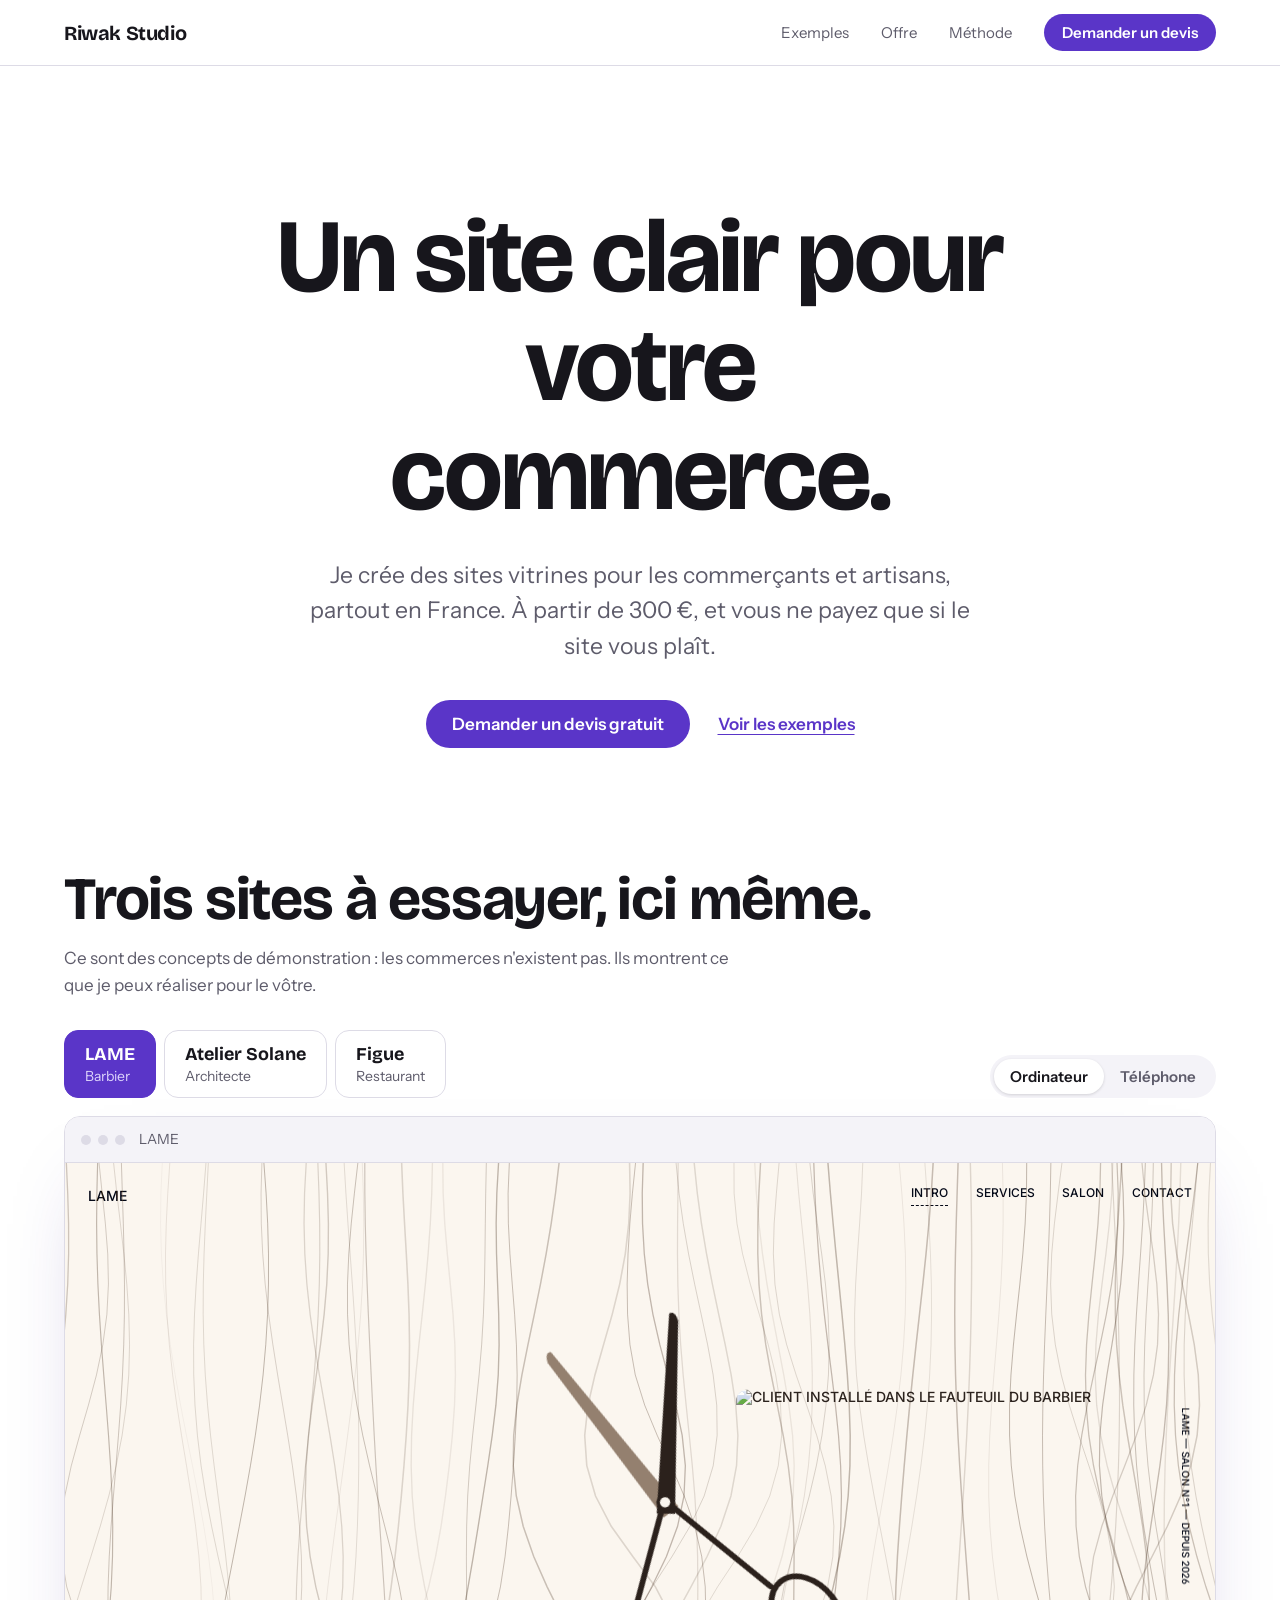
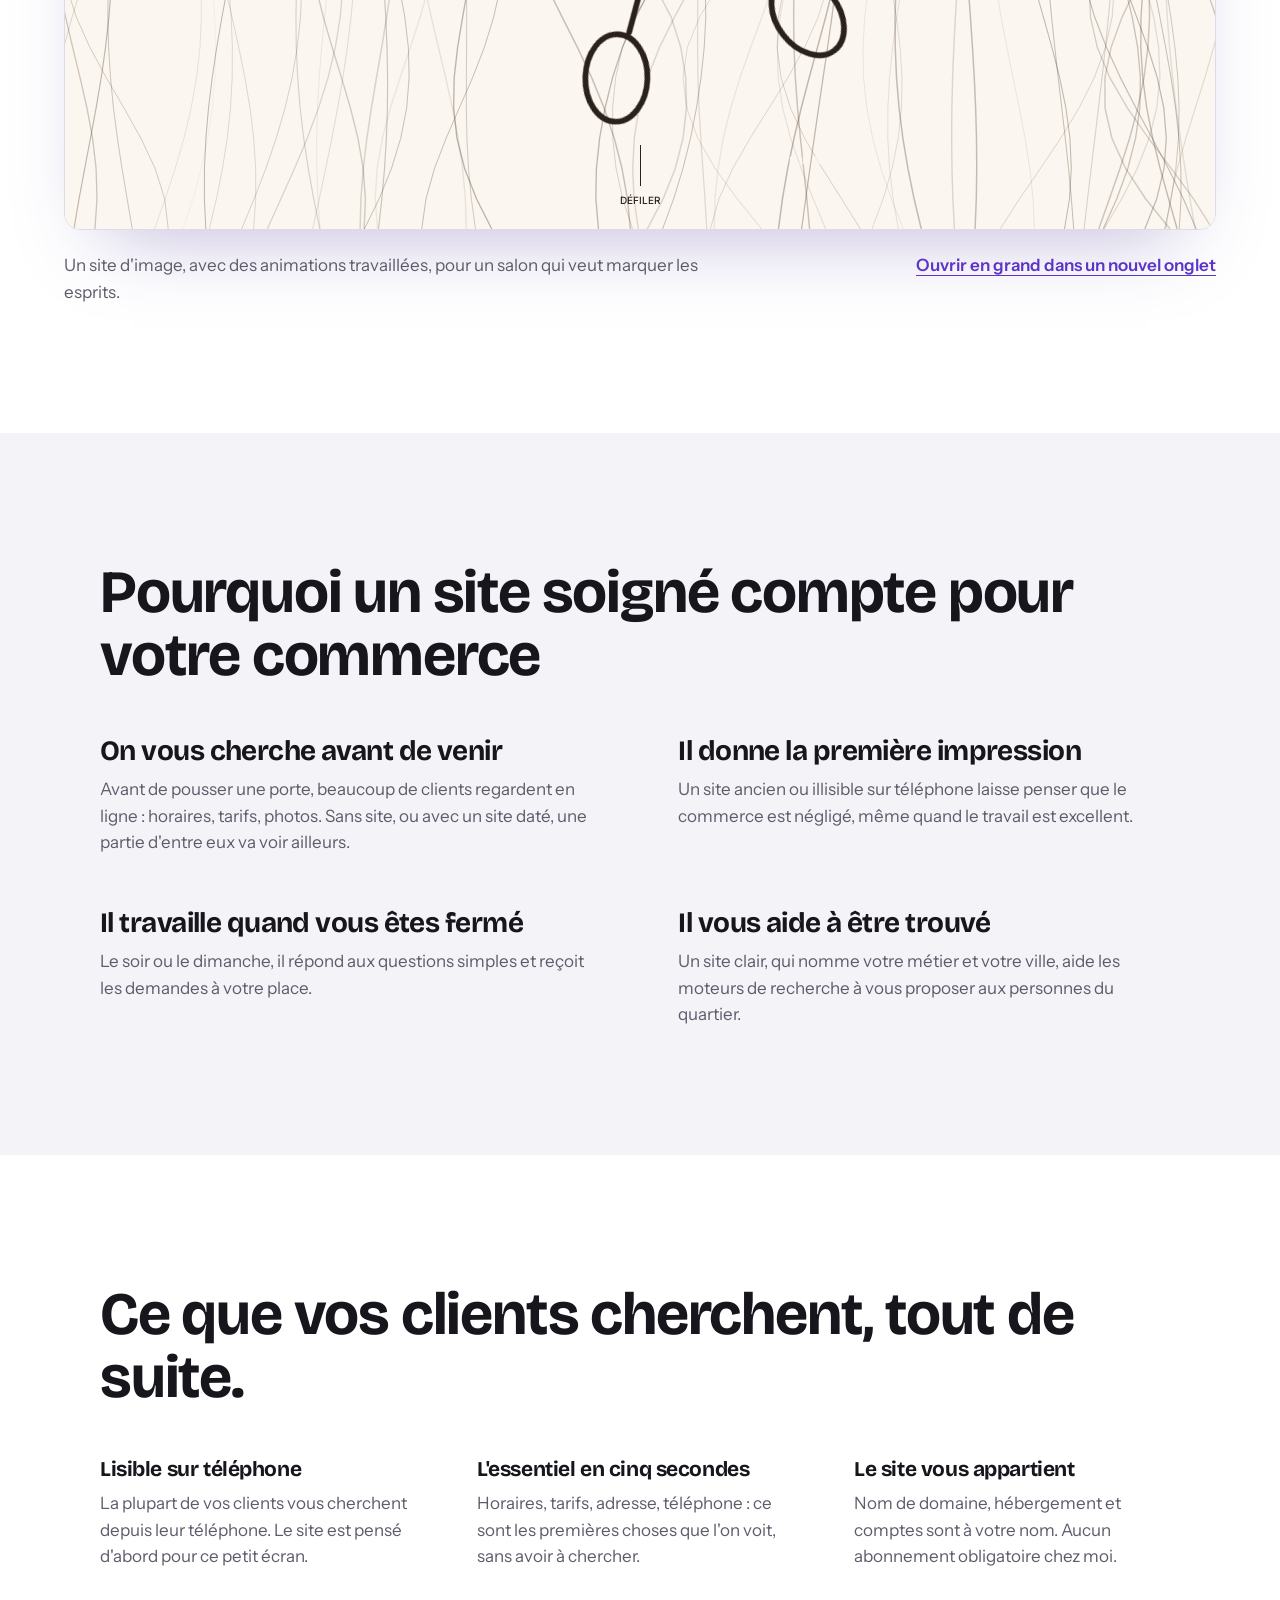
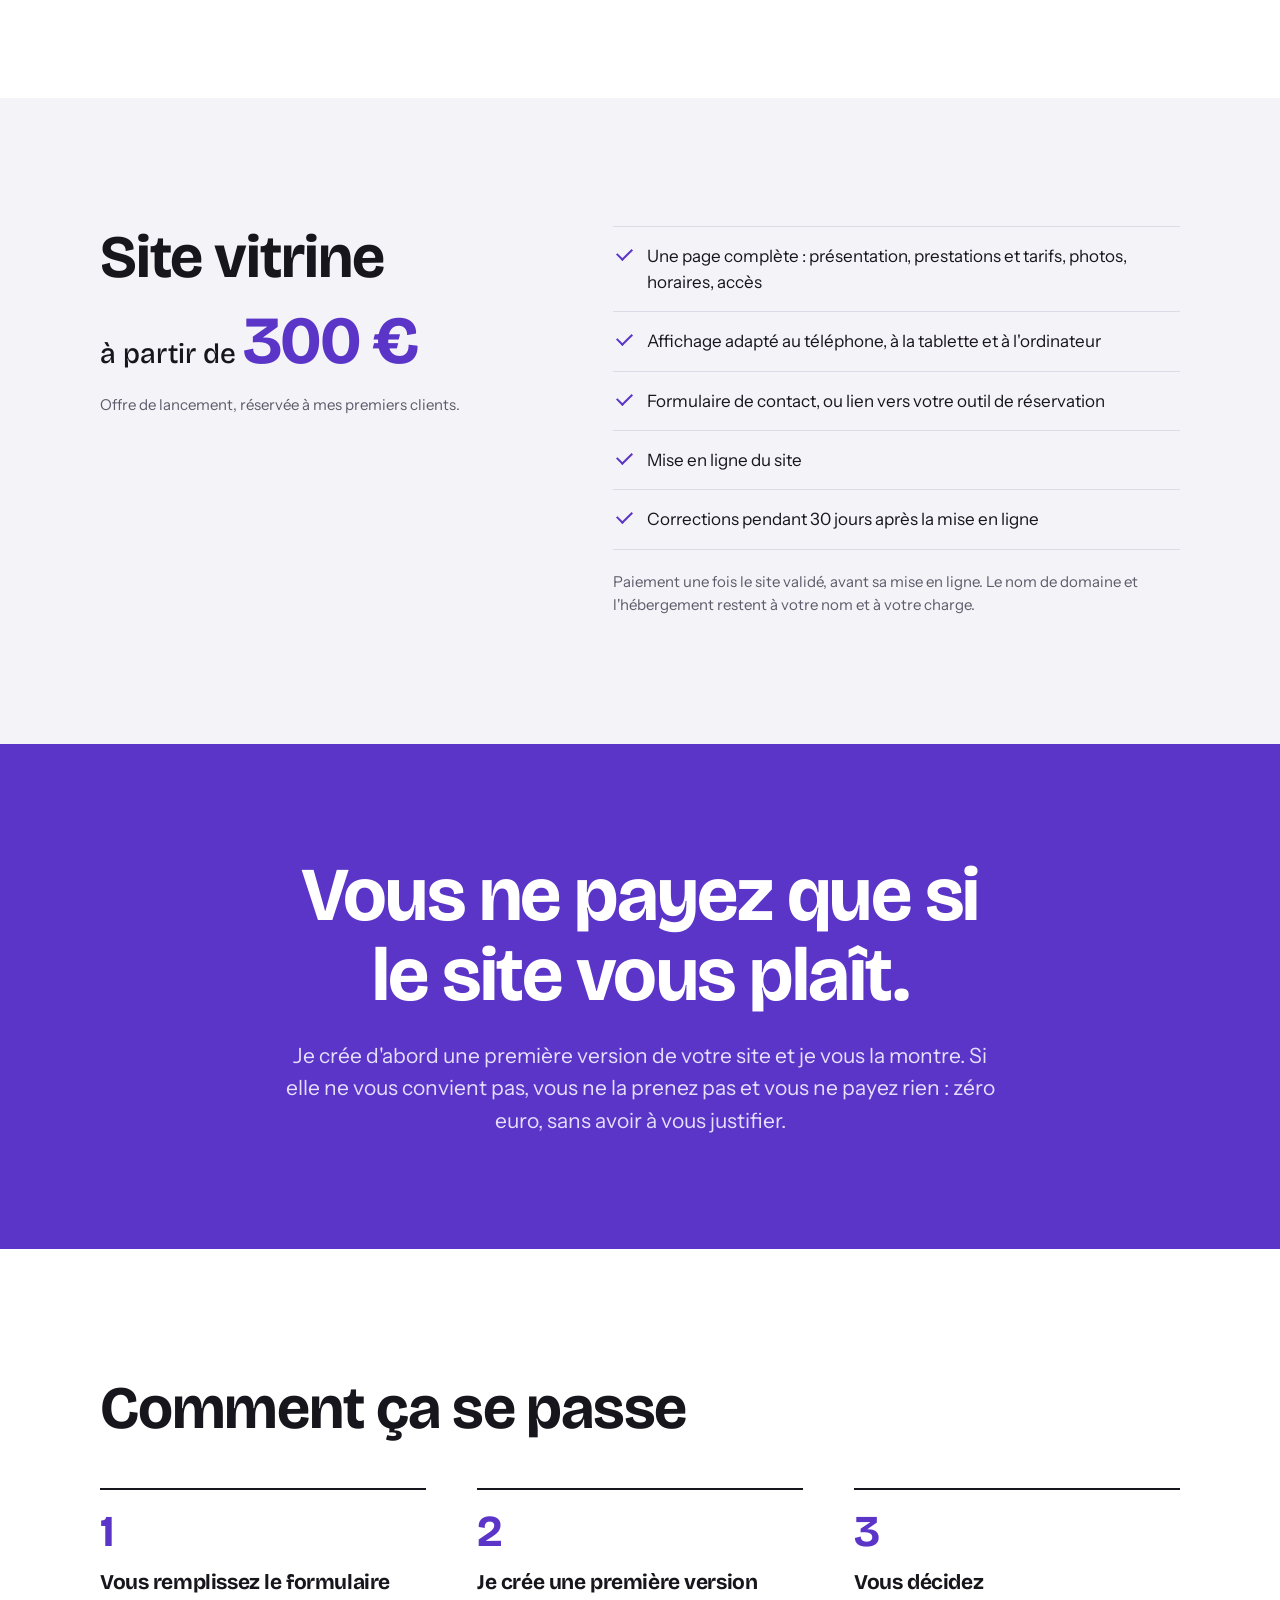
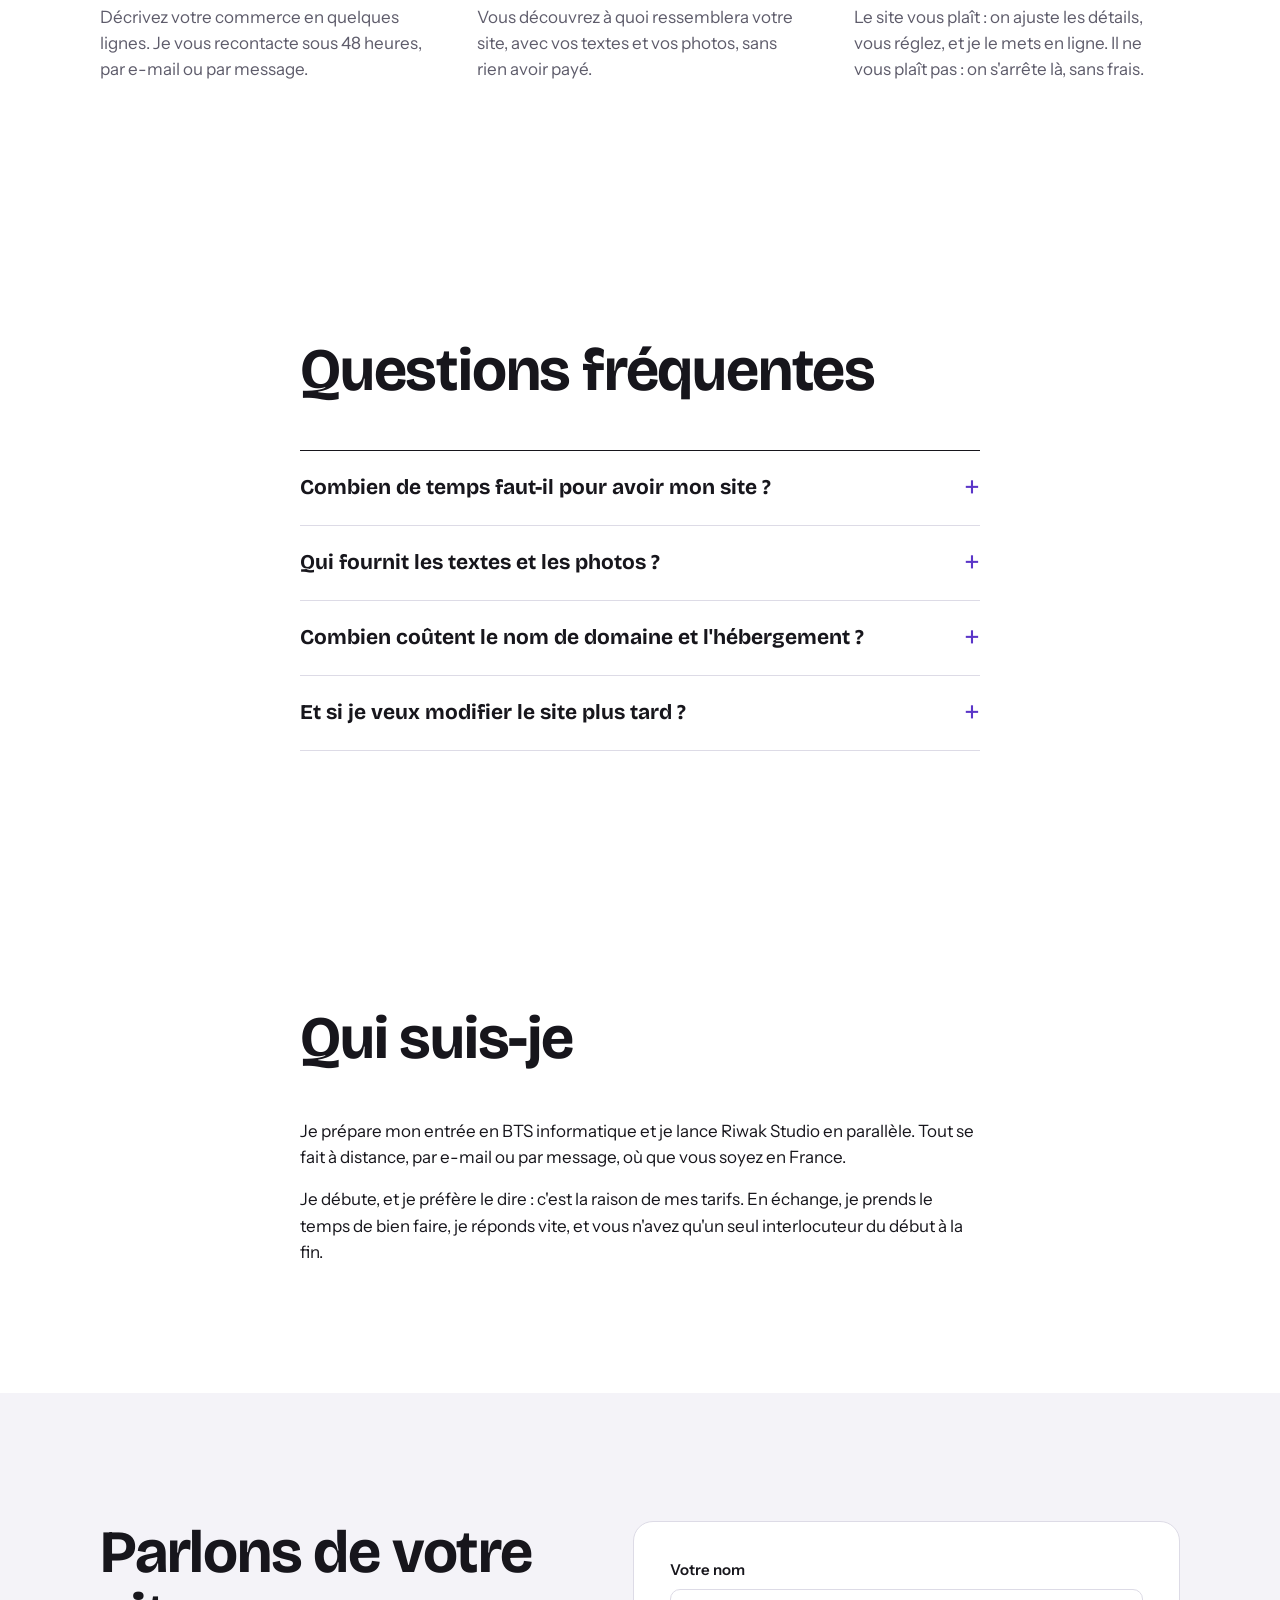
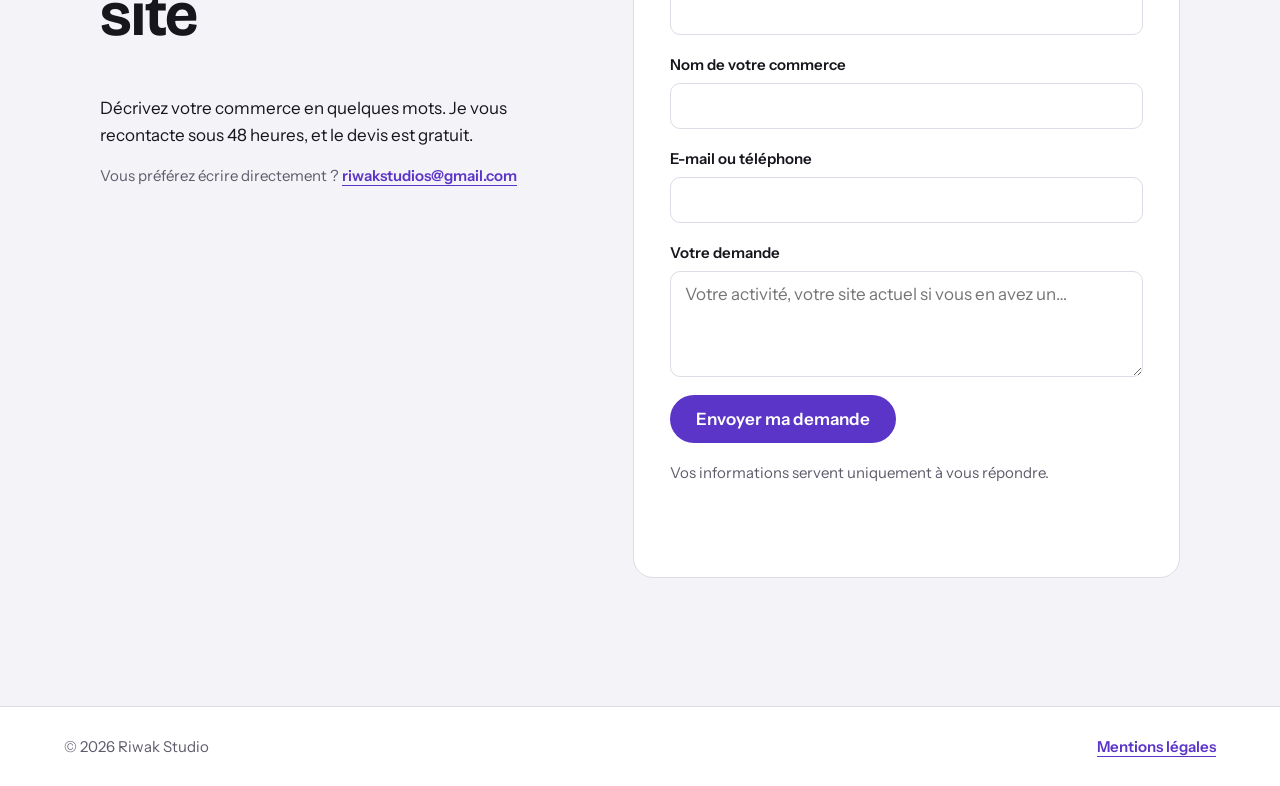
==== index.html @ bada3f3f "Initial commit" ====
<!DOCTYPE html>
<html lang="fr">
<head>
  <meta charset="UTF-8">
  <meta name="viewport" content="width=device-width, initial-scale=1">
  <title>Riwak Studio | Sites vitrines pour commerces et artisans</title>
  <meta name="description" content="Riwak Studio crée des sites vitrines pour les commerçants et artisans, partout en France. À partir de 300 €, et vous ne payez que si le site vous plaît.">

  <!-- Polices : Bricolage Grotesque pour les titres, Instrument Sans pour le texte -->
  <link rel="preconnect" href="https://fonts.googleapis.com">
  <link rel="preconnect" href="https://fonts.gstatic.com" crossorigin>
  <link href="https://fonts.googleapis.com/css2?family=Bricolage+Grotesque:opsz,wght@12..96,500;12..96,700&family=Instrument+Sans:wght@400;500;600&display=swap" rel="stylesheet">

  <!-- La feuille de style : toutes les couleurs, tailles et espacements sont dans ce fichier -->
  <link rel="stylesheet" href="style.css">
</head>
<body>

<!-- ============ EN-TÊTE ============ -->
<header class="entete">
  <a href="#haut" class="logo">Riwak Studio</a>
  <nav class="menu" aria-label="Navigation principale">
    <a href="#exemples">Exemples</a>
    <a href="#offre">Offre</a>
    <a href="#methode">Méthode</a>
    <a href="#contact" class="bouton bouton-petit">Demander un devis</a>
  </nav>
</header>

<main id="haut">

  <!-- ============ ACCROCHE ============ -->
  <section class="accroche">
    <h1>Un site clair pour votre commerce.</h1>
    <p class="accroche-texte">Je crée des sites vitrines pour les commerçants et artisans, partout en France. À partir de 300&nbsp;€, et vous ne payez que si le site vous plaît.</p>
    <div class="accroche-boutons">
      <a href="#contact" class="bouton">Demander un devis gratuit</a>
      <a href="#exemples" class="lien">Voir les exemples</a>
    </div>
  </section>

  <!-- ============ EXEMPLES : les trois sites, visibles sans quitter la page ============ -->
  <section class="exemples" id="exemples">
    <h2 class="titre">Trois sites à essayer, ici même.</h2>
    <p class="exemples-intro">Ce sont des concepts de démonstration : les commerces n'existent pas. Ils montrent ce que je peux réaliser pour le vôtre.</p>

    <div class="exemples-commandes">
      <!-- Les trois onglets. Le contenu de chaque exemple est décrit dans script.js -->
      <div class="onglets" role="tablist" aria-label="Choisir un exemple">
        <button class="onglet actif" role="tab" aria-selected="true" data-exemple="0">LAME <span>Barbier</span></button>
        <button class="onglet" role="tab" aria-selected="false" data-exemple="1">Atelier Solane <span>Architecte</span></button>
        <button class="onglet" role="tab" aria-selected="false" data-exemple="2">Figue <span>Restaurant</span></button>
      </div>
      <!-- Pour voir le site comme sur un ordinateur ou comme sur un téléphone -->
      <div class="appareils" role="group" aria-label="Taille de l'aperçu">
        <button class="appareil actif" data-appareil="ordinateur" aria-pressed="true">Ordinateur</button>
        <button class="appareil" data-appareil="telephone" aria-pressed="false">Téléphone</button>
      </div>
    </div>

    <div class="fenetre">
      <div class="fenetre-barre">
        <span class="fenetre-points" aria-hidden="true"><i></i><i></i><i></i></span>
        <span class="fenetre-nom">LAME</span>
        <button class="fenetre-quitter" hidden>Quitter le site</button>
      </div>
      <div class="fenetre-ecran">
        <!-- Le site d'exemple s'affiche dans ce cadre (une « iframe » = une page dans la page) -->
        <iframe class="fenetre-site" title="Aperçu du site LAME" loading="lazy" src="exemples/lame/index.html"></iframe>
        <!-- Ce bouton recouvre le site : tant qu'on n'a pas cliqué dessus, la molette fait défiler
             la page Riwak Studio et pas le site d'exemple -->
        <button class="fenetre-voile"><span>Explorer ce site</span></button>
      </div>
    </div>

    <div class="exemple-legende">
      <p class="exemple-description">Un site d'image, avec des animations travaillées, pour un salon qui veut marquer les esprits.</p>
      <a href="exemples/lame/index.html" class="lien exemple-lien" target="_blank" rel="noopener">Ouvrir en grand dans un nouvel onglet</a>
    </div>
  </section>

  <!-- ============ POURQUOI UN SITE DE QUALITÉ ============ -->
  <section class="bloc bloc-teinte" id="pourquoi">
    <h2 class="titre">Pourquoi un site soigné compte pour votre commerce</h2>
    <div class="quatre">
      <div>
        <h3>On vous cherche avant de venir</h3>
        <p>Avant de pousser une porte, beaucoup de clients regardent en ligne : horaires, tarifs, photos. Sans site, ou avec un site daté, une partie d'entre eux va voir ailleurs.</p>
      </div>
      <div>
        <h3>Il donne la première impression</h3>
        <p>Un site ancien ou illisible sur téléphone laisse penser que le commerce est négligé, même quand le travail est excellent.</p>
      </div>
      <div>
        <h3>Il travaille quand vous êtes fermé</h3>
        <p>Le soir ou le dimanche, il répond aux questions simples et reçoit les demandes à votre place.</p>
      </div>
      <div>
        <h3>Il vous aide à être trouvé</h3>
        <p>Un site clair, qui nomme votre métier et votre ville, aide les moteurs de recherche à vous proposer aux personnes du quartier.</p>
      </div>
    </div>
  </section>

  <!-- ============ CE QUE VOUS OBTENEZ ============ -->
  <section class="bloc">
    <h2 class="titre">Ce que vos clients cherchent, tout de suite.</h2>
    <div class="trois">
      <div>
        <h3>Lisible sur téléphone</h3>
        <p>La plupart de vos clients vous cherchent depuis leur téléphone. Le site est pensé d'abord pour ce petit écran.</p>
      </div>
      <div>
        <h3>L'essentiel en cinq secondes</h3>
        <p>Horaires, tarifs, adresse, téléphone : ce sont les premières choses que l'on voit, sans avoir à chercher.</p>
      </div>
      <div>
        <h3>Le site vous appartient</h3>
        <p>Nom de domaine, hébergement et comptes sont à votre nom. Aucun abonnement obligatoire chez moi.</p>
      </div>
    </div>
  </section>

  <!-- ============ OFFRE ============ -->
  <section class="bloc bloc-teinte" id="offre">
    <div class="offre">
      <div class="offre-prix">
        <h2 class="titre">Site vitrine</h2>
        <p class="prix">à partir de <strong>300&nbsp;€</strong></p>
        <p class="note">Offre de lancement, réservée à mes premiers clients.</p>
      </div>
      <div class="offre-detail">
        <ul class="liste">
          <li>Une page complète : présentation, prestations et tarifs, photos, horaires, accès</li>
          <li>Affichage adapté au téléphone, à la tablette et à l'ordinateur</li>
          <li>Formulaire de contact, ou lien vers votre outil de réservation</li>
          <li>Mise en ligne du site</li>
          <li>Corrections pendant 30 jours après la mise en ligne</li>
        </ul>
        <p class="note">Paiement une fois le site validé, avant sa mise en ligne. Le nom de domaine et l'hébergement restent à votre nom et à votre charge.</p>
      </div>
    </div>
  </section>

  <!-- ============ GARANTIE ============ -->
  <section class="garantie">
    <h2>Vous ne payez que si le site vous plaît.</h2>
    <p>Je crée d'abord une première version de votre site et je vous la montre. Si elle ne vous convient pas, vous ne la prenez pas et vous ne payez rien : zéro euro, sans avoir à vous justifier.</p>
  </section>

  <!-- ============ MÉTHODE ============ -->
  <section class="bloc" id="methode">
    <h2 class="titre">Comment ça se passe</h2>
    <ol class="etapes">
      <li>
        <h3>Vous remplissez le formulaire</h3>
        <p>Décrivez votre commerce en quelques lignes. Je vous recontacte sous 48&nbsp;heures, par e-mail ou par message.</p>
      </li>
      <li>
        <h3>Je crée une première version</h3>
        <p>Vous découvrez à quoi ressemblera votre site, avec vos textes et vos photos, sans rien avoir payé.</p>
      </li>
      <li>
        <h3>Vous décidez</h3>
        <p>Le site vous plaît : on ajuste les détails, vous réglez, et je le mets en ligne. Il ne vous plaît pas : on s'arrête là, sans frais.</p>
      </li>
    </ol>
  </section>

  <!-- ============ QUESTIONS FRÉQUENTES ============
       « details » et « summary » sont deux balises HTML qui créent un bloc
       qui s'ouvre et se ferme au clic, sans aucun JavaScript. -->
  <section class="bloc bloc-etroit" id="questions">
    <h2 class="titre">Questions fréquentes</h2>
    <div class="questions">
      <details>
        <summary>Combien de temps faut-il pour avoir mon site ?</summary>
        <p>Comptez deux à trois semaines entre votre demande et la mise en ligne. Le délai dépend surtout du moment où je reçois vos textes et vos photos.</p>
      </details>
      <details>
        <summary>Qui fournit les textes et les photos ?</summary>
        <p>Vous m'envoyez ce que vous avez : photos, horaires, tarifs, quelques lignes sur votre activité. Je rédige et je mets en forme. Des photos prises au téléphone, bien cadrées, suffisent souvent.</p>
      </details>
      <details>
        <summary>Combien coûtent le nom de domaine et l'hébergement ?</summary>
        <p>Ils ne sont pas compris dans le prix du site et restent à votre nom. Pour un site vitrine, le total est modeste. Je vous indique le montant exact avant de commencer, pour que vous n'ayez aucune surprise.</p>
      </details>
      <details>
        <summary>Et si je veux modifier le site plus tard ?</summary>
        <p>Les corrections sont comprises pendant 30 jours après la mise en ligne. Ensuite, chaque modification se fait sur devis, sans abonnement.</p>
      </details>
    </div>
  </section>

  <!-- ============ QUI SUIS-JE ============ -->
  <section class="bloc bloc-etroit" id="qui">
    <h2 class="titre">Qui suis-je</h2>
    <p>Je prépare mon entrée en BTS informatique et je lance Riwak Studio en parallèle. Tout se fait à distance, par e-mail ou par message, où que vous soyez en France.</p>
    <p>Je débute, et je préfère le dire : c'est la raison de mes tarifs. En échange, je prends le temps de bien faire, je réponds vite, et vous n'avez qu'un seul interlocuteur du début à la fin.</p>
  </section>

  <!-- ============ CONTACT ============ -->
  <section class="bloc bloc-teinte" id="contact">
    <div class="contact">
      <div>
        <h2 class="titre">Parlons de votre site</h2>
        <p>Décrivez votre commerce en quelques mots. Je vous recontacte sous 48&nbsp;heures, et le devis est gratuit.</p>
        <!-- Le lien « mailto: » ouvre la messagerie de la personne avec l'adresse déjà remplie -->
        <p class="note">Vous préférez écrire directement ? <a href="mailto:riwakstudios@gmail.com" class="lien">riwakstudios@gmail.com</a></p>
      </div>

      <form class="formulaire" novalidate>
        <label>Votre nom
          <input type="text" name="nom" autocomplete="name" required>
        </label>
        <label>Nom de votre commerce
          <input type="text" name="commerce" autocomplete="organization" required>
        </label>
        <label>E-mail ou téléphone
          <input type="text" name="coordonnees" required>
        </label>
        <label>Votre demande
          <textarea name="message" rows="4" placeholder="Votre activité, votre site actuel si vous en avez un…"></textarea>
        </label>
        <button type="submit" class="bouton">Envoyer ma demande</button>
        <p class="note">Vos informations servent uniquement à vous répondre.</p>
        <p class="formulaire-message" role="status"></p>
      </form>
    </div>
  </section>

</main>

<!-- ============ PIED DE PAGE ============ -->
<footer class="pied">
  <span>© 2026 Riwak Studio</span>
  <a href="mentions-legales.html" class="lien">Mentions légales</a>
</footer>

<script src="script.js"></script>
</body>
</html>
---- style.css ----
/* ============ RIWAK STUDIO : feuille de style ============ */

/* ---- 1. Les réglages généraux ----
   Change une valeur ici et elle change partout dans le site. */
:root {
  --blanc: #ffffff;        /* fond de la page */
  --brume: #f4f3f8;        /* fond des sections teintées */
  --encre: #17161c;        /* texte principal */
  --gris: #5e5c6b;         /* texte secondaire */
  --trait: #dddbe6;        /* bordures fines */
  --violet: #5a35c8;       /* couleur d'accent : la violette de Toulouse */
  --violet-fonce: #44259e; /* accent au survol */

  --titres: "Bricolage Grotesque", "Segoe UI", system-ui, sans-serif;
  --texte: "Instrument Sans", "Segoe UI", system-ui, sans-serif;

  --marge: clamp(20px, 5vw, 64px);   /* marge sur les côtés */
  --largeur: 1080px;                 /* largeur maximale du contenu */
}

* { box-sizing: border-box; margin: 0; padding: 0; }
html { scroll-behavior: smooth; }

body {
  background: var(--blanc);
  color: var(--encre);
  font-family: var(--texte);
  font-size: 17px;
  line-height: 1.55;
  -webkit-font-smoothing: antialiased;
}

h1, h2, h3 { font-family: var(--titres); line-height: 1.05; letter-spacing: -0.02em; }
h3 { font-size: 21px; font-weight: 700; line-height: 1.2; margin-bottom: 8px; }
p { max-width: 62ch; }
a { color: inherit; }

/* Contour visible quand on navigue au clavier */
:focus-visible { outline: 3px solid var(--violet); outline-offset: 3px; border-radius: 4px; }

/* ---- 2. Boutons et liens ---- */
.bouton {
  display: inline-block;
  background: var(--violet);
  color: var(--blanc);
  font: 600 17px var(--texte);
  text-decoration: none;
  padding: 14px 26px;
  border: 0;
  border-radius: 999px;
  cursor: pointer;
  transition: background .2s;
}
.bouton:hover { background: var(--violet-fonce); }
.bouton-petit { font-size: 15px; padding: 9px 18px; }

.lien { color: var(--violet); font-weight: 600; text-underline-offset: 4px; }
.lien:hover { color: var(--violet-fonce); }

/* ---- 3. En-tête ---- */
.entete {
  position: sticky; top: 0; z-index: 10;
  display: flex; justify-content: space-between; align-items: center; gap: 16px;
  padding: 14px var(--marge);
  background: rgba(255, 255, 255, .86);
  backdrop-filter: blur(14px); -webkit-backdrop-filter: blur(14px);
  border-bottom: 1px solid var(--trait);
}
.logo { font: 700 20px var(--titres); letter-spacing: -0.02em; text-decoration: none; }
.menu { display: flex; align-items: center; gap: clamp(14px, 3vw, 32px); font-size: 15px; }
.menu a:not(.bouton) { text-decoration: none; color: var(--gris); }
.menu a:not(.bouton):hover { color: var(--encre); }

/* ---- 4. Accroche ---- */
.accroche {
  text-align: center;
  padding: clamp(64px, 12vw, 136px) var(--marge) clamp(40px, 6vw, 72px);
  animation: arrivee .9s cubic-bezier(.2, .8, .2, 1) both;
}
.accroche h1 {
  font-size: clamp(42px, 8.4vw, 104px);
  font-weight: 700;
  max-width: 12ch;
  margin: 0 auto;
}
.accroche-texte {
  font-size: clamp(18px, 2.1vw, 23px);
  color: var(--gris);
  max-width: 46ch;
  margin: 28px auto 0;
}
.accroche-boutons {
  display: flex; flex-wrap: wrap; justify-content: center; align-items: center; gap: 16px 28px;
  margin-top: 36px;
}

/* ---- 5. Exemples : les trois sites dans une fenêtre ---- */
.exemples {
  max-width: calc(1240px + 2 * var(--marge));
  margin: 0 auto;
  padding: clamp(24px, 4vw, 48px) var(--marge) clamp(72px, 10vw, 128px);
  animation: arrivee 1.1s cubic-bezier(.2, .8, .2, 1) .15s both;
}
.exemples .titre { margin-bottom: 14px; }
.exemples-intro { color: var(--gris); margin-bottom: 32px; }

/* La ligne avec les onglets à gauche et le choix ordinateur / téléphone à droite */
.exemples-commandes { display: flex; justify-content: space-between; align-items: end; flex-wrap: wrap; gap: 16px; margin-bottom: 18px; }
.onglets { display: flex; flex-wrap: wrap; gap: 8px; }
.onglet {
  font: 700 18px var(--titres); color: var(--encre); text-align: left;
  background: var(--blanc);
  border: 1px solid var(--trait); border-radius: 14px;
  padding: 12px 20px;
  cursor: pointer;
  transition: border-color .2s, background .2s, color .2s;
}
.onglet span { display: block; font: 400 14px var(--texte); color: var(--gris); margin-top: 2px; }
.onglet:hover { border-color: var(--violet); }
.onglet.actif { background: var(--violet); border-color: var(--violet); color: var(--blanc); }
.onglet.actif span { color: #dcd3fb; }

.appareils { display: flex; background: var(--brume); border-radius: 999px; padding: 4px; }
.appareil { font: 600 15px var(--texte); color: var(--gris); background: none; border: 0; border-radius: 999px; padding: 8px 16px; cursor: pointer; }
.appareil.actif { background: var(--blanc); color: var(--encre); box-shadow: 0 1px 3px rgba(23, 22, 28, .15); }

/* La fenêtre elle-même */
.fenetre {
  border: 1px solid var(--trait);
  border-radius: 16px;
  overflow: hidden;
  margin: 0 auto;
  box-shadow: 0 40px 80px -40px rgba(60, 35, 140, .35);
  transition: max-width .5s cubic-bezier(.2, .8, .2, 1);
  max-width: 100%;
}
.fenetre.telephone { max-width: 400px; }          /* aperçu « téléphone » : la fenêtre devient étroite */
.fenetre.exploration { border-color: var(--violet); box-shadow: 0 0 0 3px rgba(90, 53, 200, .25), 0 40px 80px -40px rgba(60, 35, 140, .35); }

.fenetre-barre { display: flex; align-items: center; gap: 14px; min-height: 46px; padding: 8px 16px; background: var(--brume); border-bottom: 1px solid var(--trait); }
.fenetre-points { display: flex; gap: 7px; }
.fenetre-points i { width: 10px; height: 10px; border-radius: 50%; background: var(--trait); }
.fenetre-nom { font-size: 14px; color: var(--gris); }
.fenetre-quitter { margin-left: auto; font: 600 14px var(--texte); color: var(--blanc); background: var(--encre); border: 0; border-radius: 999px; padding: 6px 14px; cursor: pointer; }

.fenetre-ecran { position: relative; height: clamp(460px, 74vh, 760px); background: var(--brume); }
.fenetre-site { display: block; width: 100%; height: 100%; border: 0; }

/* Le voile : il recouvre le site tant qu'on n'a pas cliqué sur « Explorer ce site » */
.fenetre-voile {
  position: absolute; inset: 0;
  display: grid; place-items: end center;
  padding-bottom: 28px;
  background: linear-gradient(to top, rgba(23, 22, 28, .45), rgba(23, 22, 28, 0) 45%);
  border: 0; cursor: pointer;
}
.fenetre-voile span {
  background: var(--blanc); color: var(--encre);
  font: 600 17px var(--texte);
  padding: 14px 26px; border-radius: 999px;
  box-shadow: 0 10px 30px rgba(23, 22, 28, .3);
  transition: transform .2s;
}
.fenetre-voile:hover span { transform: translateY(-3px); }
.fenetre.exploration .fenetre-voile { display: none; }

.exemple-legende { display: flex; justify-content: space-between; align-items: baseline; flex-wrap: wrap; gap: 10px 32px; margin-top: 22px; }
.exemple-description { color: var(--gris); }

/* ---- 6. Les blocs de contenu ---- */
.bloc { padding: clamp(72px, 10vw, 128px) var(--marge); }
.bloc > * { max-width: var(--largeur); margin-left: auto; margin-right: auto; }
.bloc-teinte { background: var(--brume); }
.bloc-etroit > * { max-width: 680px; }
.bloc-etroit p + p { margin-top: 16px; }

.titre { font-size: clamp(32px, 5vw, 60px); font-weight: 700; margin-bottom: clamp(28px, 4vw, 48px); }
.note { font-size: 15px; color: var(--gris); }

/* Trois colonnes */
.trois { display: grid; grid-template-columns: repeat(3, 1fr); gap: clamp(28px, 4vw, 56px); }
.trois p { color: var(--gris); }

/* Quatre arguments, sur deux colonnes */
.quatre { display: grid; grid-template-columns: 1fr 1fr; gap: clamp(28px, 4vw, 56px) clamp(32px, 6vw, 88px); }
.quatre h3 { font-size: clamp(22px, 2.4vw, 28px); }
.quatre p { color: var(--gris); }

/* ---- 7. Offre ---- */
.offre { display: grid; grid-template-columns: 1fr 1.3fr; gap: clamp(32px, 6vw, 88px); align-items: start; }
.offre .titre { margin-bottom: 12px; }
.prix { font: 500 clamp(22px, 2.6vw, 28px) var(--titres); margin-bottom: 12px; }
.prix strong { font-size: 2.4em; font-weight: 700; color: var(--violet); letter-spacing: -0.03em; }

.liste { list-style: none; border-top: 1px solid var(--trait); margin-bottom: 20px; }
.liste li { padding: 16px 0 16px 34px; border-bottom: 1px solid var(--trait); position: relative; }
/* La petite coche devant chaque ligne */
.liste li::before {
  content: ""; position: absolute; left: 4px; top: 21px;
  width: 13px; height: 7px;
  border-left: 2.5px solid var(--violet); border-bottom: 2.5px solid var(--violet);
  transform: rotate(-45deg);
}

/* ---- 7 bis. Garantie : le bandeau violet ---- */
.garantie { background: var(--violet); color: var(--blanc); text-align: center; padding: clamp(64px, 9vw, 112px) var(--marge); }
.garantie h2 { font-size: clamp(34px, 6vw, 76px); font-weight: 700; max-width: 16ch; margin: 0 auto; }
.garantie p { font-size: clamp(18px, 2vw, 21px); color: #e6dffc; max-width: 52ch; margin: 24px auto 0; }

/* ---- 8. Méthode : trois étapes numérotées ---- */
.etapes { list-style: none; counter-reset: etape; display: grid; grid-template-columns: repeat(3, 1fr); gap: clamp(28px, 4vw, 56px); }
.etapes li { counter-increment: etape; border-top: 2px solid var(--encre); padding-top: 20px; }
.etapes li::before { content: counter(etape); display: block; font: 700 44px/1 var(--titres); color: var(--violet); margin-bottom: 16px; }
.etapes p { color: var(--gris); }

/* ---- 8 bis. Questions fréquentes ---- */
.questions { border-top: 1px solid var(--encre); }
.questions details { border-bottom: 1px solid var(--trait); }
.questions summary {
  display: flex; justify-content: space-between; align-items: center; gap: 20px;
  font: 700 clamp(18px, 2vw, 21px)/1.25 var(--titres);
  padding: 22px 0;
  cursor: pointer;
  list-style: none;                       /* enlève la petite flèche par défaut */
}
.questions summary::-webkit-details-marker { display: none; }
/* Le « + » à droite, qui tourne pour devenir une croix quand la question est ouverte */
.questions summary::after { content: "+"; font: 400 30px/1 var(--texte); color: var(--violet); transition: transform .25s; }
.questions details[open] summary::after { transform: rotate(45deg); }
.questions details p { color: var(--gris); padding-bottom: 24px; }

/* Page des mentions légales */
.page-simple { max-width: 760px; margin: 0 auto; padding: clamp(48px, 8vw, 96px) var(--marge); }
.page-simple h1 { font-size: clamp(36px, 6vw, 64px); font-weight: 700; margin-bottom: 32px; }
.page-simple h2 { font-size: 24px; font-weight: 700; margin: 36px 0 10px; }
.page-simple p + p { margin-top: 10px; }

/* ---- 9. Contact ---- */
.contact { display: grid; grid-template-columns: 1fr 1.2fr; gap: clamp(32px, 6vw, 88px); align-items: start; }
.contact p + p { margin-top: 16px; }

.formulaire { display: grid; gap: 18px; background: var(--blanc); border: 1px solid var(--trait); border-radius: 20px; padding: clamp(22px, 3vw, 36px); }
.formulaire label { display: grid; gap: 7px; font-size: 15px; font-weight: 600; }
.formulaire input, .formulaire textarea {
  font: 400 17px var(--texte); color: var(--encre);
  padding: 12px 14px;
  border: 1px solid var(--trait); border-radius: 10px;
  background: var(--blanc);
  width: 100%;
  resize: vertical;
}
.formulaire input:focus, .formulaire textarea:focus { outline: 0; border-color: var(--violet); box-shadow: 0 0 0 3px rgba(90, 53, 200, .18); }
.formulaire .bouton { justify-self: start; }
.formulaire-message { font-size: 15px; min-height: 1.5em; }
.formulaire-message.erreur { color: #b3261e; }

/* Texte à remplacer : surligné pour ne pas l'oublier */
.a-remplir { background: #ffe66b; color: #17161c; padding: 1px 6px; border-radius: 4px; font-weight: 600; }

/* ---- 10. Pied de page ---- */
.pied {
  display: flex; justify-content: space-between; flex-wrap: wrap; gap: 12px;
  padding: 28px var(--marge);
  font-size: 15px; color: var(--gris);
  border-top: 1px solid var(--trait);
}

/* ---- 11. Animation d'arrivée (une seule, au chargement) ---- */
@keyframes arrivee {
  from { opacity: 0; transform: translateY(28px); }
  to   { opacity: 1; transform: none; }
}

/* ---- 12. Téléphone et petite tablette ---- */
@media (max-width: 820px) {
  .menu a:not(.bouton) { display: none; }      /* on ne garde que le bouton devis */
  .trois, .quatre, .etapes, .offre, .contact { grid-template-columns: 1fr; }
  .appareils { display: none; }               /* sur téléphone, l'aperçu est déjà en taille téléphone */
  .fenetre-ecran { height: min(78vh, 640px); }
  .accroche { text-align: left; }
  .accroche h1, .accroche-texte { margin-left: 0; }
  .accroche-boutons { justify-content: flex-start; }
  .fenetre { border-radius: 12px; }
  .onglet { padding: 10px 14px; font-size: 16px; }
}

/* ---- 13. Pour les personnes qui désactivent les animations ---- */
@media (prefers-reduced-motion: reduce) {
  html { scroll-behavior: auto; }
  .accroche, .exemples { animation: none; }
  .fenetre, .onglet, .fenetre-voile span, .questions summary::after { transition: none; }
  .bouton { transition: none; }
}
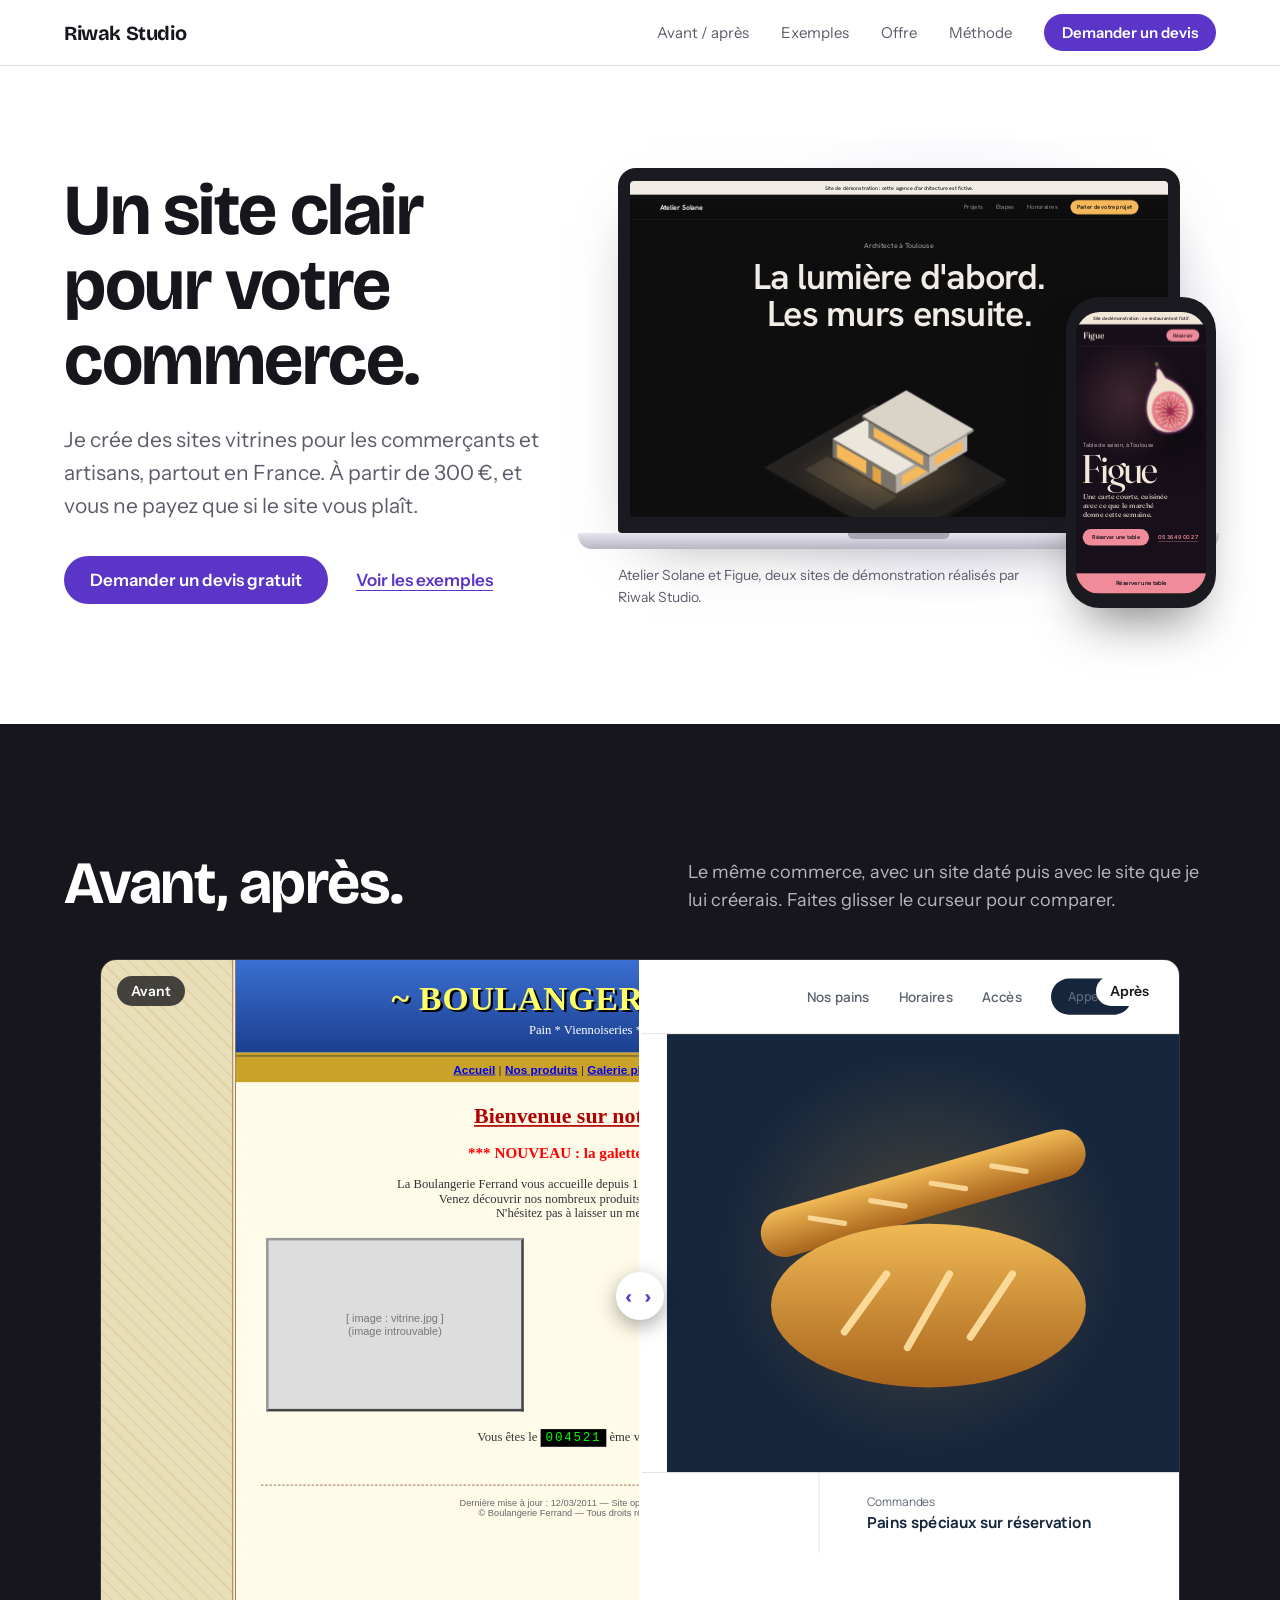
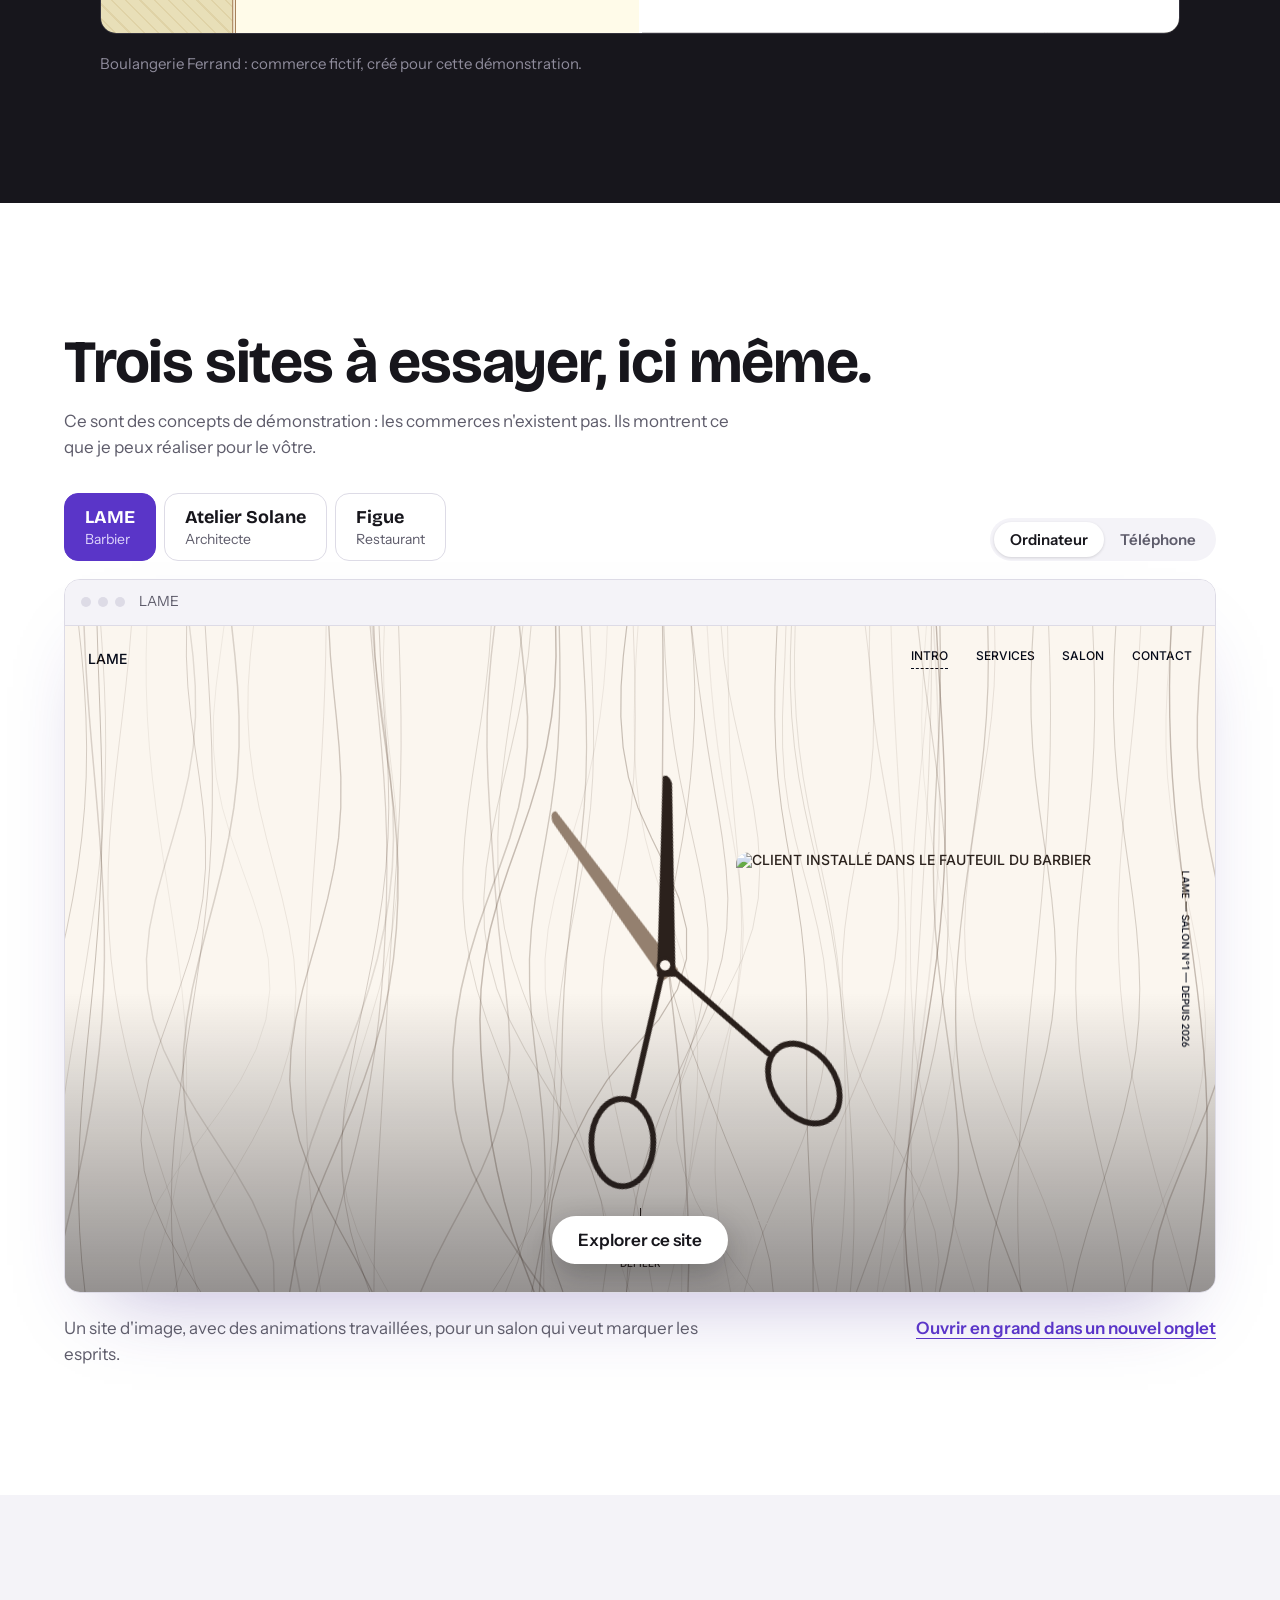
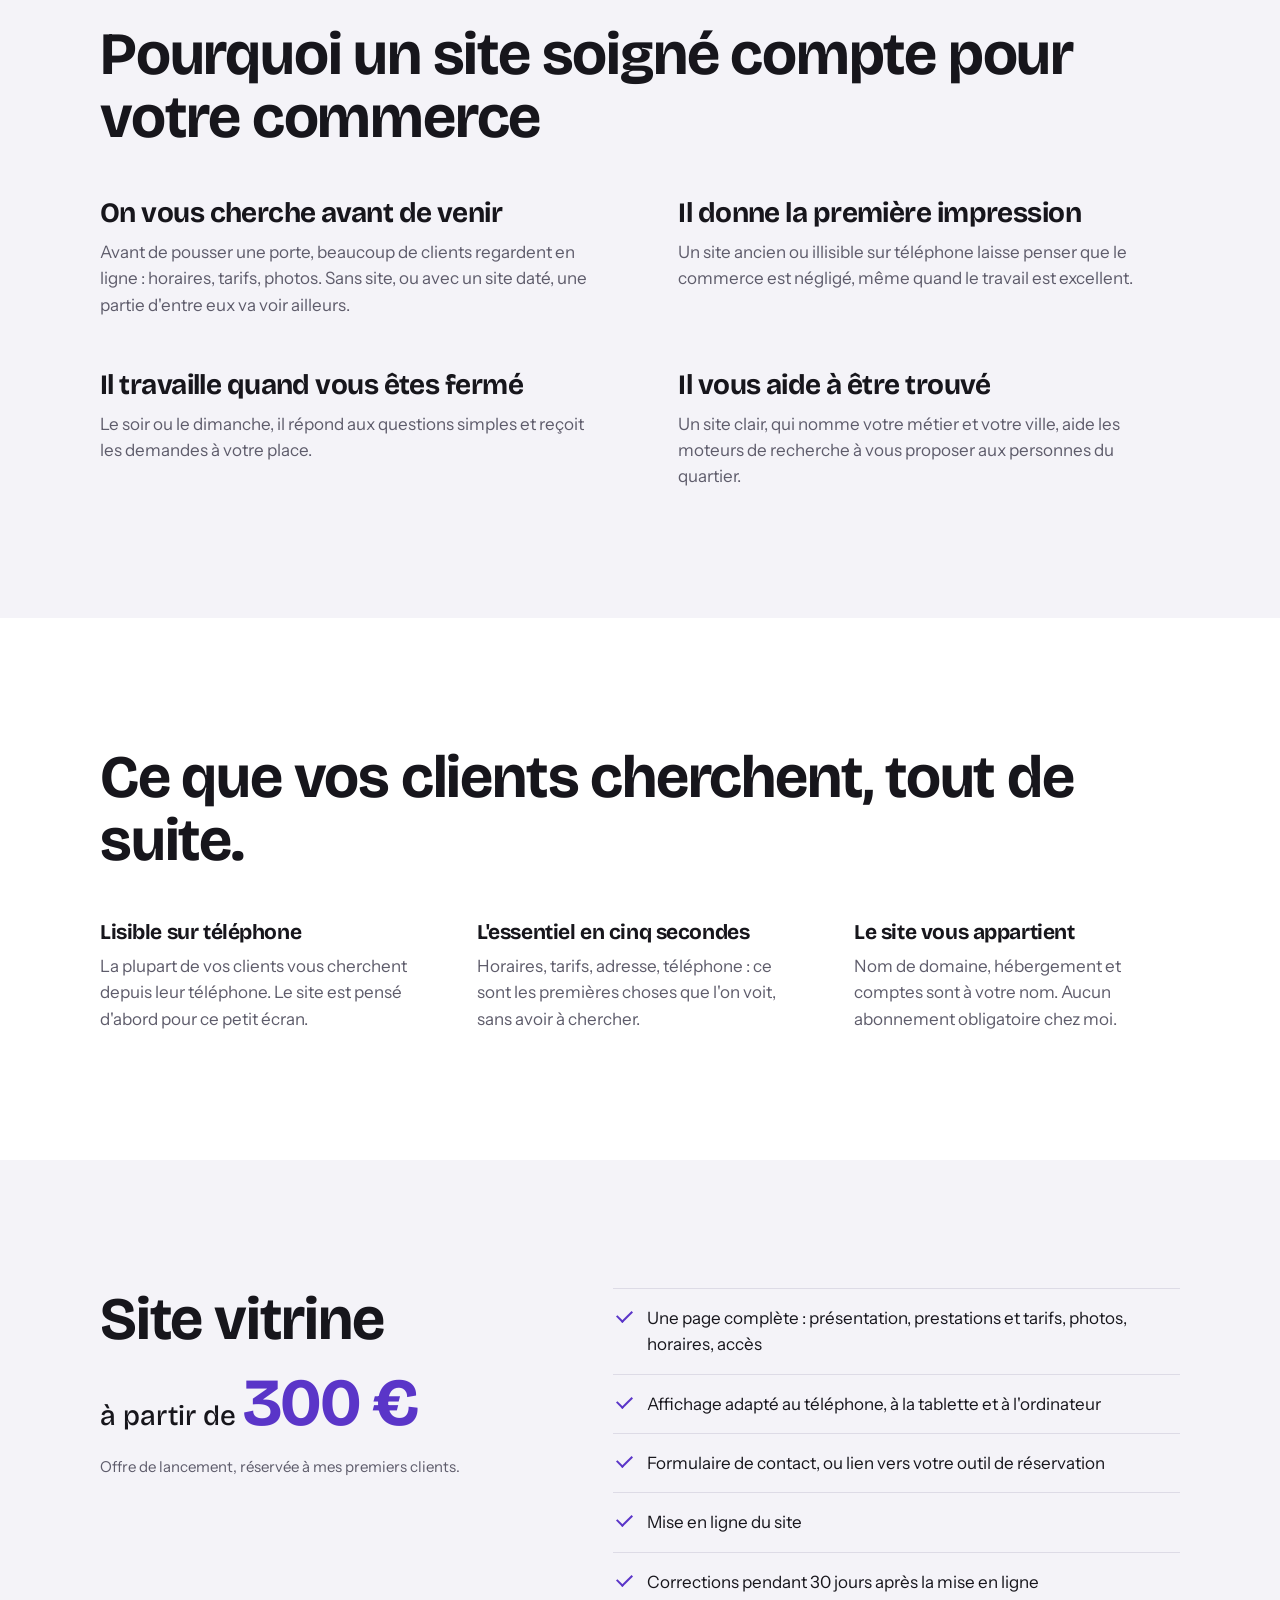
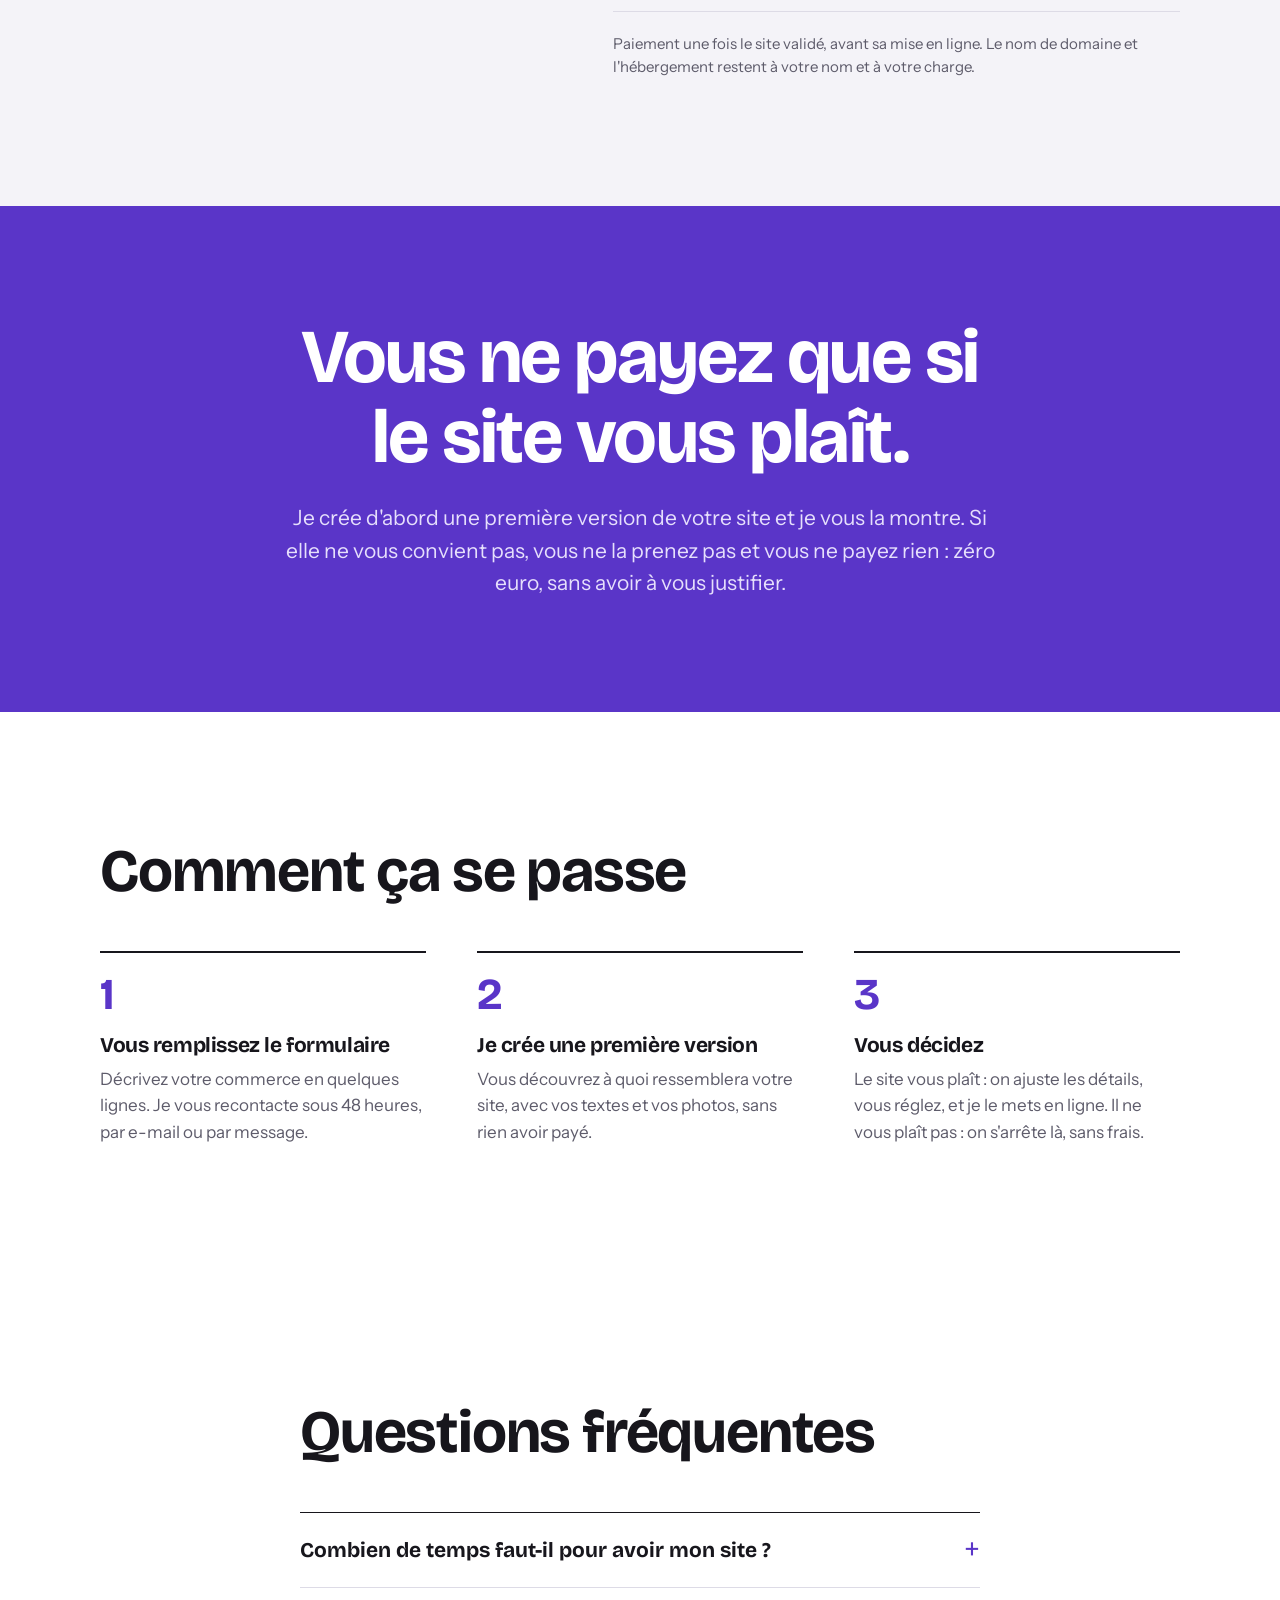
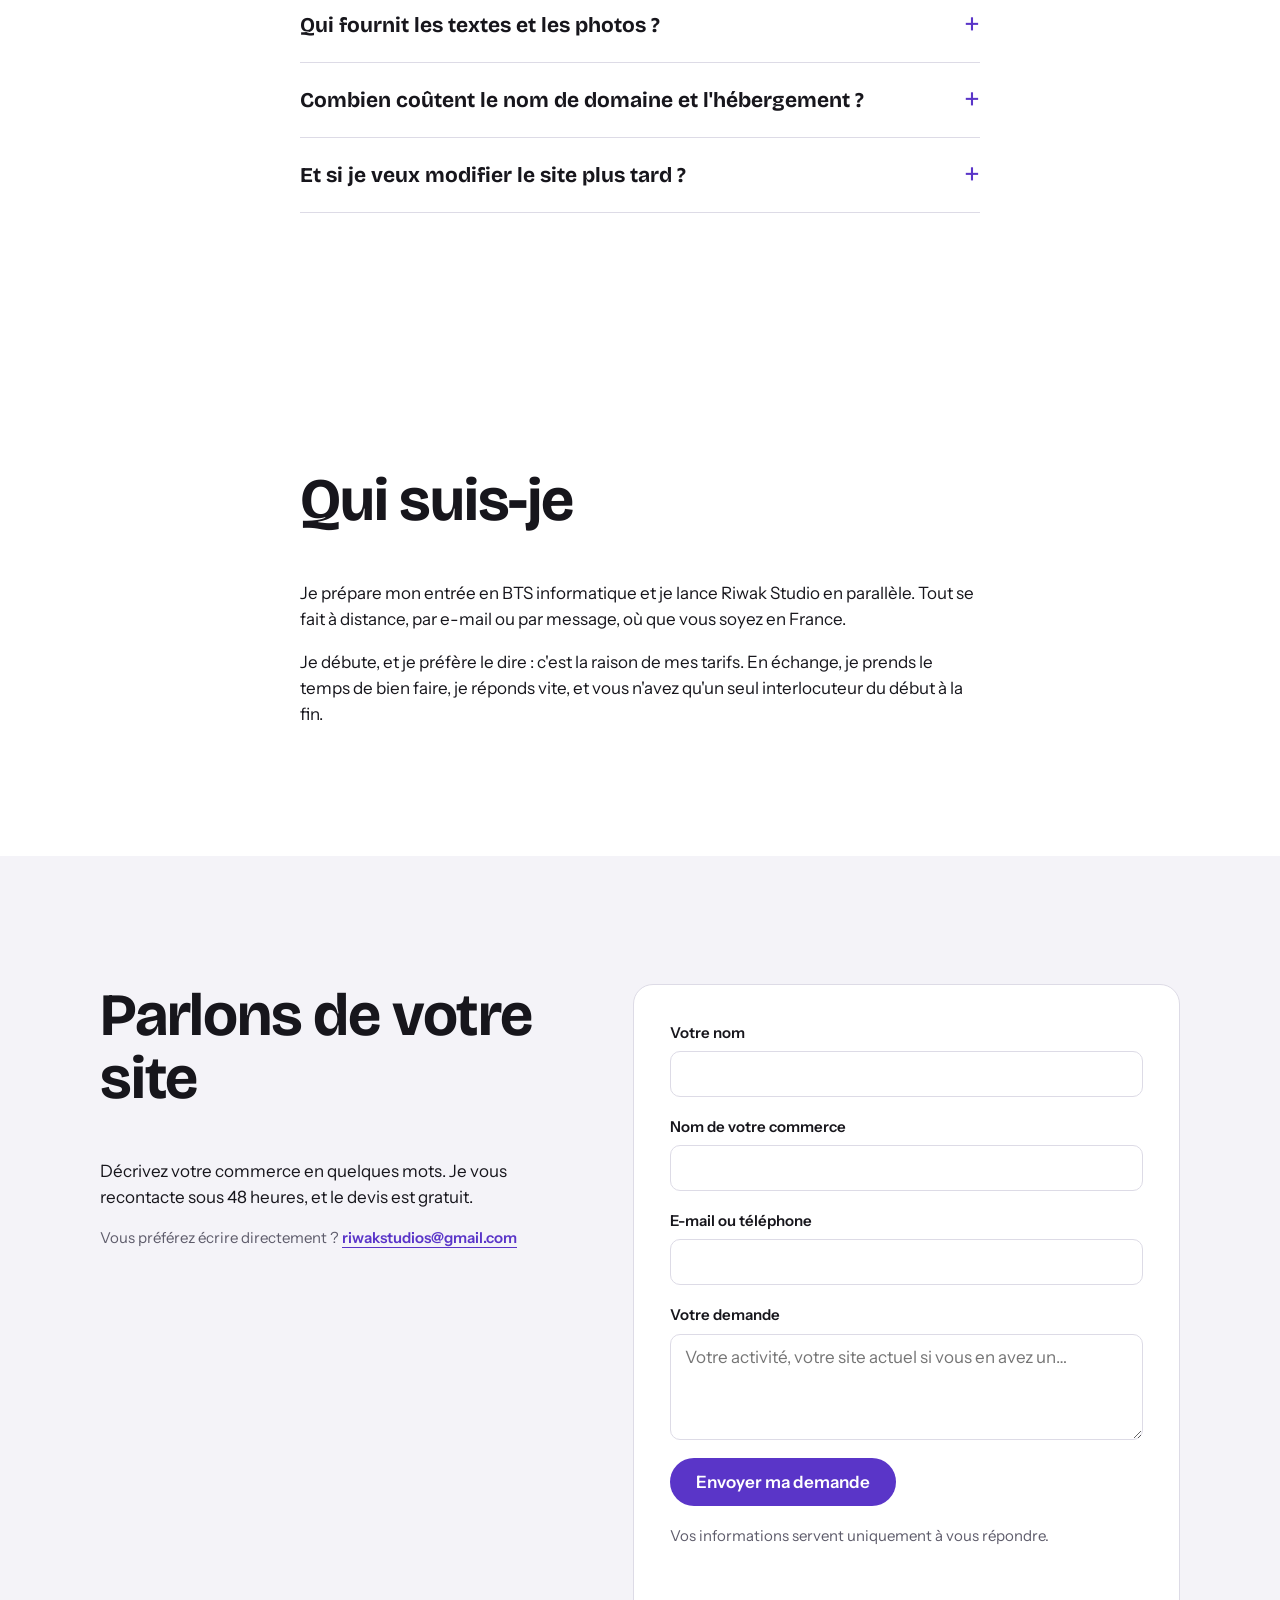
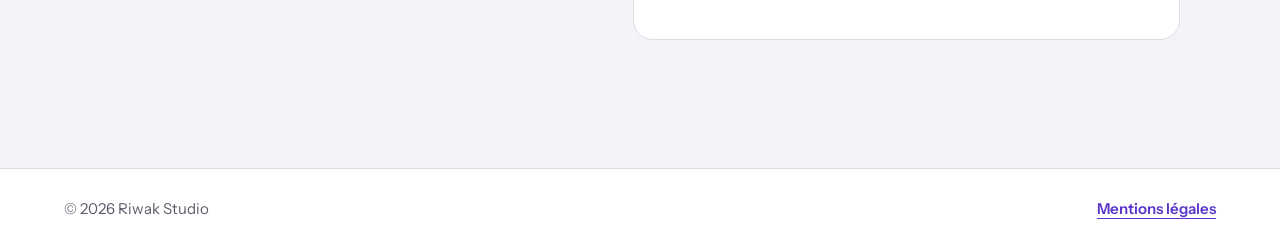
==== commit a64b7c60: "Haut de page et avant / après" ====
--- a/index.html
+++ b/index.html
@@ -20,6 +20,7 @@
 <header class="entete">
   <a href="#haut" class="logo">Riwak Studio</a>
   <nav class="menu" aria-label="Navigation principale">
+    <a href="#refonte">Avant / après</a>
     <a href="#exemples">Exemples</a>
     <a href="#offre">Offre</a>
     <a href="#methode">Méthode</a>
@@ -29,14 +30,60 @@
 
 <main id="haut">
 
-  <!-- ============ ACCROCHE ============ -->
+  <!-- ============ ACCROCHE : le texte à gauche, deux vrais sites dans un ordinateur et un téléphone ============ -->
   <section class="accroche">
-    <h1>Un site clair pour votre commerce.</h1>
-    <p class="accroche-texte">Je crée des sites vitrines pour les commerçants et artisans, partout en France. À partir de 300&nbsp;€, et vous ne payez que si le site vous plaît.</p>
-    <div class="accroche-boutons">
-      <a href="#contact" class="bouton">Demander un devis gratuit</a>
-      <a href="#exemples" class="lien">Voir les exemples</a>
-    </div>
+    <div class="accroche-gauche">
+      <h1>Un site clair pour votre commerce.</h1>
+      <p class="accroche-texte">Je crée des sites vitrines pour les commerçants et artisans, partout en France. À partir de 300&nbsp;€, et vous ne payez que si le site vous plaît.</p>
+      <div class="accroche-boutons">
+        <a href="#contact" class="bouton">Demander un devis gratuit</a>
+        <a href="#exemples" class="lien">Voir les exemples</a>
+      </div>
+    </div>
+
+    <!-- Les écrans affichent les vrais sites d'exemple, réduits.
+         data-largeur et data-hauteur = la taille d'origine du site ; script.js calcule la réduction. -->
+    <figure class="scene">
+      <div class="portable">
+        <div class="portable-cadre">
+          <div class="ecran ecran-portable" data-largeur="1440" data-hauteur="900">
+            <iframe src="exemples/atelier-solane/index.html" title="Site Atelier Solane" tabindex="-1" aria-hidden="true"></iframe>
+          </div>
+        </div>
+        <div class="portable-base"></div>
+      </div>
+      <div class="mobile">
+        <div class="ecran ecran-mobile" data-largeur="390" data-hauteur="844">
+          <iframe src="exemples/figue/index.html" title="Site Figue" tabindex="-1" aria-hidden="true"></iframe>
+        </div>
+      </div>
+      <figcaption class="scene-legende">Atelier Solane et Figue, deux sites de démonstration réalisés par Riwak Studio.</figcaption>
+    </figure>
+  </section>
+
+  <!-- ============ AVANT / APRÈS : le même commerce, l'ancien site et le nouveau ============ -->
+  <section class="refonte" id="refonte">
+    <div class="refonte-tete">
+      <h2 class="titre">Avant, après.</h2>
+      <p>Le même commerce, avec un site daté puis avec le site que je lui créerais. Faites glisser le curseur pour comparer.</p>
+    </div>
+
+    <!-- --position = où se trouve la séparation, de 0 % à 100 %. script.js la met à jour quand on bouge le curseur. -->
+    <div class="comparateur" style="--position: 50%">
+      <div class="ecran comparateur-ecran" data-largeur="1280" data-hauteur="800">
+        <iframe src="exemples/refonte/avant.html" title="Ancien site" tabindex="-1" aria-hidden="true" loading="lazy"></iframe>
+      </div>
+      <div class="ecran comparateur-ecran comparateur-apres" data-largeur="1280" data-hauteur="800">
+        <iframe src="exemples/refonte/apres.html" title="Nouveau site" tabindex="-1" aria-hidden="true" loading="lazy"></iframe>
+      </div>
+      <span class="etiquette etiquette-avant">Avant</span>
+      <span class="etiquette etiquette-apres">Après</span>
+      <!-- Le vrai curseur est invisible et couvre toute l'image : on peut cliquer ou glisser n'importe où,
+           et il marche aussi au clavier avec les flèches -->
+      <input class="comparateur-curseur" type="range" min="0" max="100" value="50" aria-label="Comparer l'ancien site et le nouveau">
+      <span class="poignee" aria-hidden="true"></span>
+    </div>
+    <p class="refonte-note">Boulangerie Ferrand : commerce fictif, créé pour cette démonstration.</p>
   </section>
 
   <!-- ============ EXEMPLES : les trois sites, visibles sans quitter la page ============ -->
--- a/style.css
+++ b/style.css
@@ -71,35 +71,120 @@
 .menu a:not(.bouton) { text-decoration: none; color: var(--gris); }
 .menu a:not(.bouton):hover { color: var(--encre); }
 
-/* ---- 4. Accroche ---- */
+/* ---- 4. Accroche : texte à gauche, ordinateur et téléphone à droite ---- */
 .accroche {
-  text-align: center;
-  padding: clamp(64px, 12vw, 136px) var(--marge) clamp(40px, 6vw, 72px);
-  animation: arrivee .9s cubic-bezier(.2, .8, .2, 1) both;
-}
-.accroche h1 {
-  font-size: clamp(42px, 8.4vw, 104px);
-  font-weight: 700;
-  max-width: 12ch;
+  display: grid; grid-template-columns: .9fr 1.1fr; align-items: center; gap: clamp(32px, 5vw, 72px);
+  max-width: calc(1240px + 2 * var(--marge));
   margin: 0 auto;
-}
-.accroche-texte {
-  font-size: clamp(18px, 2.1vw, 23px);
-  color: var(--gris);
-  max-width: 46ch;
-  margin: 28px auto 0;
-}
-.accroche-boutons {
-  display: flex; flex-wrap: wrap; justify-content: center; align-items: center; gap: 16px 28px;
-  margin-top: 36px;
-}
+  padding: clamp(48px, 8vw, 104px) var(--marge) clamp(64px, 9vw, 120px);
+}
+.accroche h1 { font-size: clamp(42px, 5.6vw, 80px); font-weight: 700; max-width: 11ch; }
+.accroche-texte { font-size: clamp(18px, 1.7vw, 21px); color: var(--gris); max-width: 40ch; margin-top: 26px; }
+.accroche-boutons { display: flex; flex-wrap: wrap; align-items: center; gap: 16px 28px; margin-top: 34px; }
+
+/* La scène : un halo violet, l'ordinateur, et le téléphone posé devant à droite */
+.scene { position: relative; margin: 0; padding: 0 6% 10% 0; }
+.scene::before {
+  content: ""; position: absolute; inset: -10% -6% 0 4%; z-index: -1;
+  background: radial-gradient(closest-side, rgba(90, 53, 200, .22), rgba(90, 53, 200, 0));
+}
+
+/* Un « écran » : la page d'origine est affichée en grand puis réduite à la taille du cadre.
+   --echelle est calculée par script.js (largeur du cadre ÷ largeur d'origine). */
+.ecran { position: relative; overflow: hidden; background: #0e0e0f; }
+.ecran iframe {
+  position: absolute; top: 0; left: 0;
+  border: 0;
+  transform-origin: 0 0;
+  transform: scale(var(--echelle, .4));
+  pointer-events: none;            /* ce sont des images vivantes : on ne clique pas dedans */
+}
+.ecran-portable { aspect-ratio: 1440 / 900; border-radius: 4px; }
+.ecran-portable iframe { width: 1440px; height: 900px; }
+.ecran-mobile { aspect-ratio: 390 / 844; border-radius: clamp(14px, 2vw, 24px); }
+.ecran-mobile iframe { width: 390px; height: 844px; }
+
+.portable { animation: monter 1s cubic-bezier(.2, .8, .2, 1) .1s both; }
+.portable-cadre { background: #1b1a20; padding: 2.2% 2.2% 2.8%; border-radius: clamp(10px, 1.4vw, 18px) clamp(10px, 1.4vw, 18px) 4px 4px; box-shadow: 0 30px 60px -30px rgba(23, 22, 28, .5); }
+.portable-base {
+  position: relative; height: clamp(10px, 1.3vw, 16px); margin: 0 -7%;
+  background: linear-gradient(#e6e4ec, #b9b6c4);
+  border-radius: 0 0 14px 14px;
+}
+/* L'encoche au milieu de la base, pour ouvrir l'écran */
+.portable-base::before { content: ""; position: absolute; left: 50%; top: 0; width: 16%; height: 40%; transform: translateX(-50%); background: #a9a6b4; border-radius: 0 0 8px 8px; }
+
+.mobile {
+  position: absolute; right: 0; bottom: 0; width: 25%;
+  background: #1b1a20; padding: 2.4% 1.6%;
+  border-radius: clamp(18px, 2.8vw, 34px);
+  box-shadow: 0 30px 50px -20px rgba(23, 22, 28, .55);
+  animation: monter 1s cubic-bezier(.2, .8, .2, 1) .35s both;
+}
+.scene-legende { position: absolute; left: 0; bottom: 0; width: 70%; font-size: 14px; color: var(--gris); }
+
+/* ---- 4 bis. Avant / après : la section sombre ---- */
+.refonte { background: var(--encre); color: var(--blanc); padding: clamp(72px, 10vw, 128px) var(--marge); }
+.refonte > * { max-width: 1240px; margin-left: auto; margin-right: auto; }
+.refonte-tete { display: flex; justify-content: space-between; align-items: end; flex-wrap: wrap; gap: 16px 48px; margin-bottom: clamp(28px, 4vw, 44px); }
+.refonte-tete .titre { margin-bottom: 0; }
+.refonte-tete p { color: #b9b6c4; max-width: 44ch; font-size: 18px; }
+.refonte-note { font-size: 15px; color: #8f8c9c; margin-top: 18px; max-width: 1080px; }
+
+.comparateur {
+  position: relative;
+  max-width: 1080px; margin: 0 auto;
+  aspect-ratio: 1280 / 800;
+  border-radius: 16px; overflow: hidden;
+  border: 1px solid #34323d;
+  user-select: none;
+}
+.comparateur-ecran { position: absolute; inset: 0; }
+.comparateur-ecran iframe { width: 1280px; height: 800px; }
+/* Le nouveau site n'est visible qu'à droite de la séparation */
+.comparateur-apres { clip-path: inset(0 0 0 var(--position)); }
+
+.etiquette {
+  position: absolute; top: 16px; z-index: 2;
+  font: 600 14px var(--texte);
+  padding: 6px 14px; border-radius: 999px;
+  pointer-events: none;
+}
+.etiquette-avant { left: 16px; background: rgba(23, 22, 28, .78); color: var(--blanc); }
+.etiquette-apres { right: 16px; background: var(--blanc); color: var(--encre); }
+
+/* Le curseur invisible, posé sur toute l'image */
+.comparateur-curseur {
+  position: absolute; inset: 0; z-index: 3;
+  width: 100%; height: 100%; margin: 0;
+  opacity: 0; cursor: ew-resize;
+  -webkit-appearance: none; appearance: none;
+}
+/* La ligne et le rond qu'on voit, placés à --position */
+.poignee {
+  position: absolute; top: 0; bottom: 0; left: var(--position); z-index: 2;
+  width: 3px; margin-left: -1.5px;
+  background: var(--blanc);
+  pointer-events: none;
+}
+.poignee::after {
+  content: "‹ ›";
+  position: absolute; top: 50%; left: 50%;
+  width: 48px; height: 48px; transform: translate(-50%, -50%);
+  display: grid; place-items: center;
+  background: var(--blanc); color: var(--violet);
+  font: 700 20px/1 var(--texte); letter-spacing: 4px;
+  border-radius: 50%;
+  box-shadow: 0 6px 20px rgba(0, 0, 0, .35);
+}
+/* Au clavier, le rond prend la couleur d'accent pour montrer qu'il est actif */
+.comparateur-curseur:focus-visible ~ .poignee::after { outline: 3px solid var(--violet); outline-offset: 3px; }
 
 /* ---- 5. Exemples : les trois sites dans une fenêtre ---- */
 .exemples {
   max-width: calc(1240px + 2 * var(--marge));
   margin: 0 auto;
-  padding: clamp(24px, 4vw, 48px) var(--marge) clamp(72px, 10vw, 128px);
-  animation: arrivee 1.1s cubic-bezier(.2, .8, .2, 1) .15s both;
+  padding: clamp(72px, 10vw, 128px) var(--marge);
 }
 .exemples .titre { margin-bottom: 14px; }
 .exemples-intro { color: var(--gris); margin-bottom: 32px; }
@@ -265,11 +350,13 @@
   border-top: 1px solid var(--trait);
 }
 
-/* ---- 11. Animation d'arrivée (une seule, au chargement) ---- */
-@keyframes arrivee {
-  from { opacity: 0; transform: translateY(28px); }
+/* ---- 11. L'animation d'arrivée (une seule, au chargement) :
+   le texte, puis l'ordinateur, puis le téléphone montent l'un après l'autre ---- */
+@keyframes monter {
+  from { opacity: 0; transform: translateY(32px); }
   to   { opacity: 1; transform: none; }
 }
+.accroche-gauche { animation: monter .9s cubic-bezier(.2, .8, .2, 1) both; }
 
 /* ---- 12. Téléphone et petite tablette ---- */
 @media (max-width: 820px) {
@@ -277,9 +364,11 @@
   .trois, .quatre, .etapes, .offre, .contact { grid-template-columns: 1fr; }
   .appareils { display: none; }               /* sur téléphone, l'aperçu est déjà en taille téléphone */
   .fenetre-ecran { height: min(78vh, 640px); }
-  .accroche { text-align: left; }
-  .accroche h1, .accroche-texte { margin-left: 0; }
-  .accroche-boutons { justify-content: flex-start; }
+  .accroche { grid-template-columns: 1fr; }
+  .scene { padding: 0 8% 0 0; }
+  .mobile { width: 27%; bottom: 30px; }
+  .scene-legende { position: static; width: auto; margin-top: 12px; }
+  .poignee::after { width: 40px; height: 40px; font-size: 17px; }
   .fenetre { border-radius: 12px; }
   .onglet { padding: 10px 14px; font-size: 16px; }
 }
@@ -287,7 +376,7 @@
 /* ---- 13. Pour les personnes qui désactivent les animations ---- */
 @media (prefers-reduced-motion: reduce) {
   html { scroll-behavior: auto; }
-  .accroche, .exemples { animation: none; }
+  .accroche-gauche, .portable, .mobile { animation: none; }
   .fenetre, .onglet, .fenetre-voile span, .questions summary::after { transition: none; }
   .bouton { transition: none; }
 }
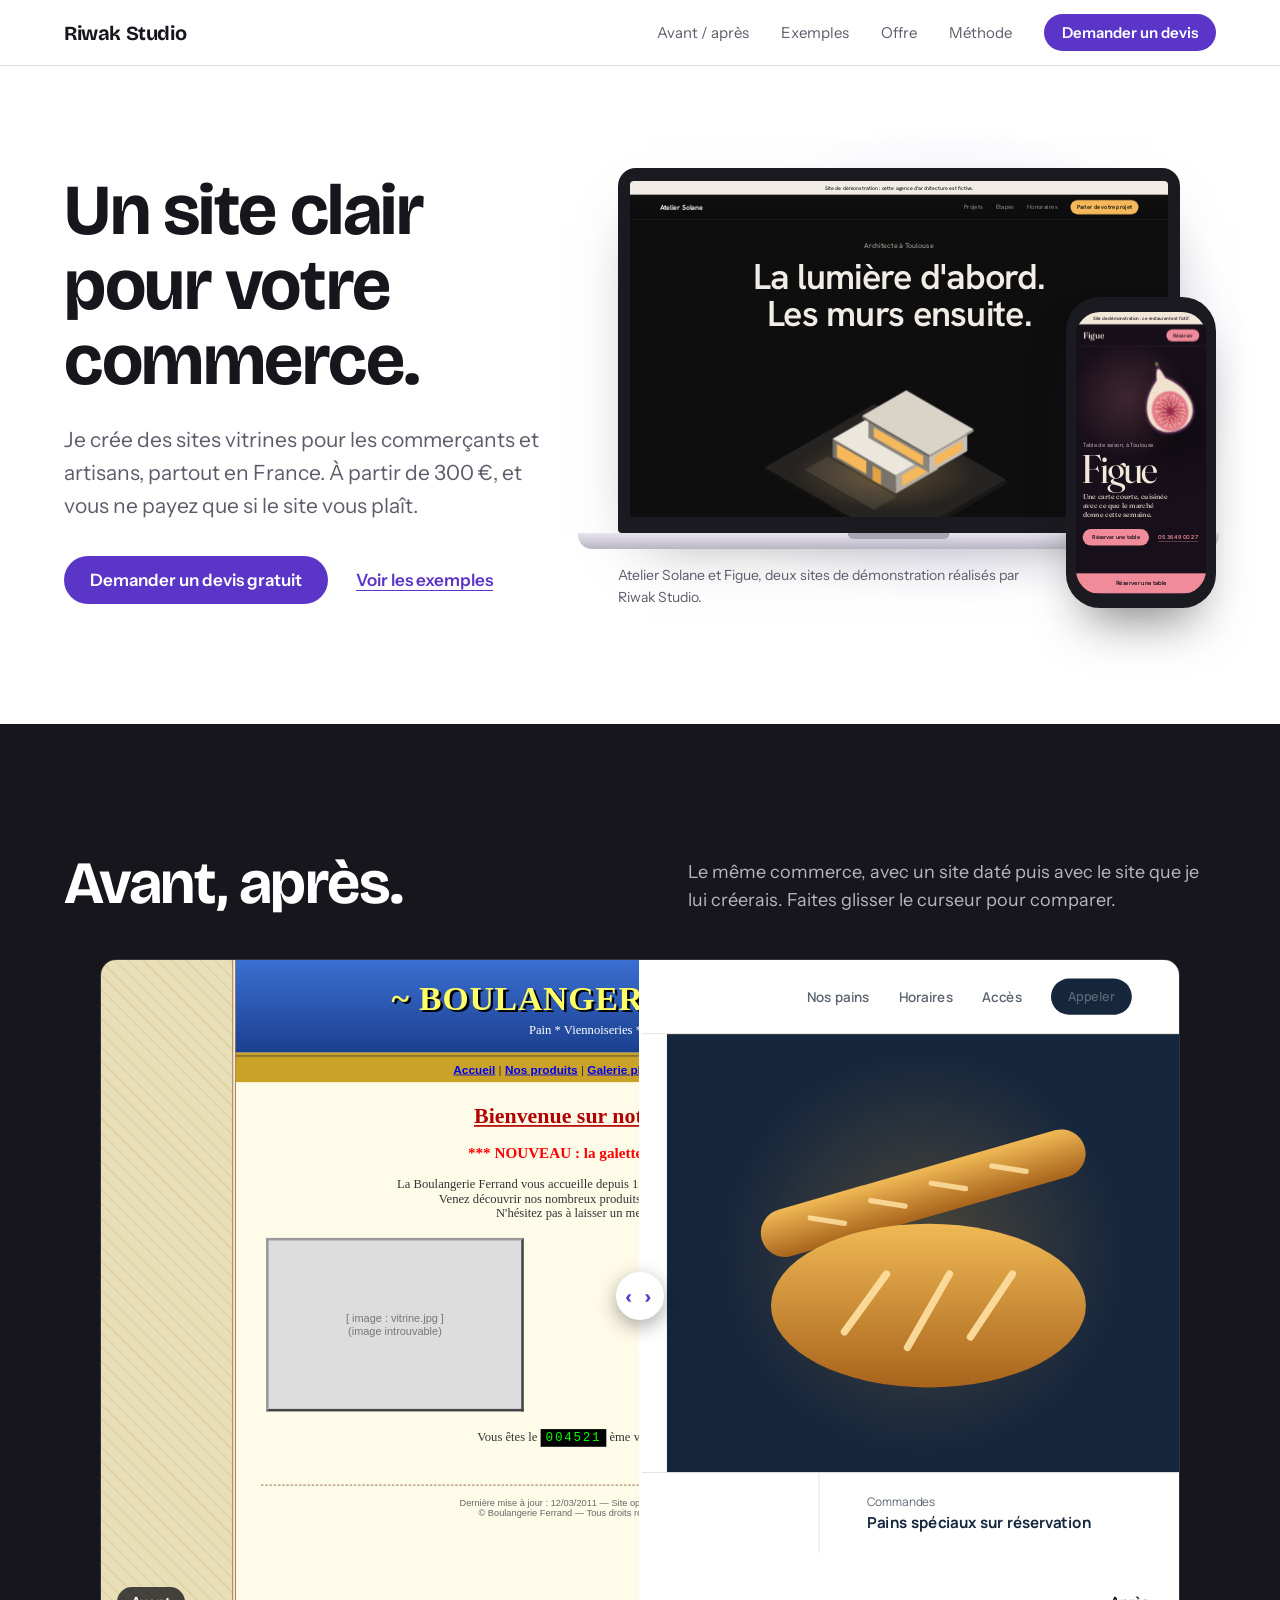
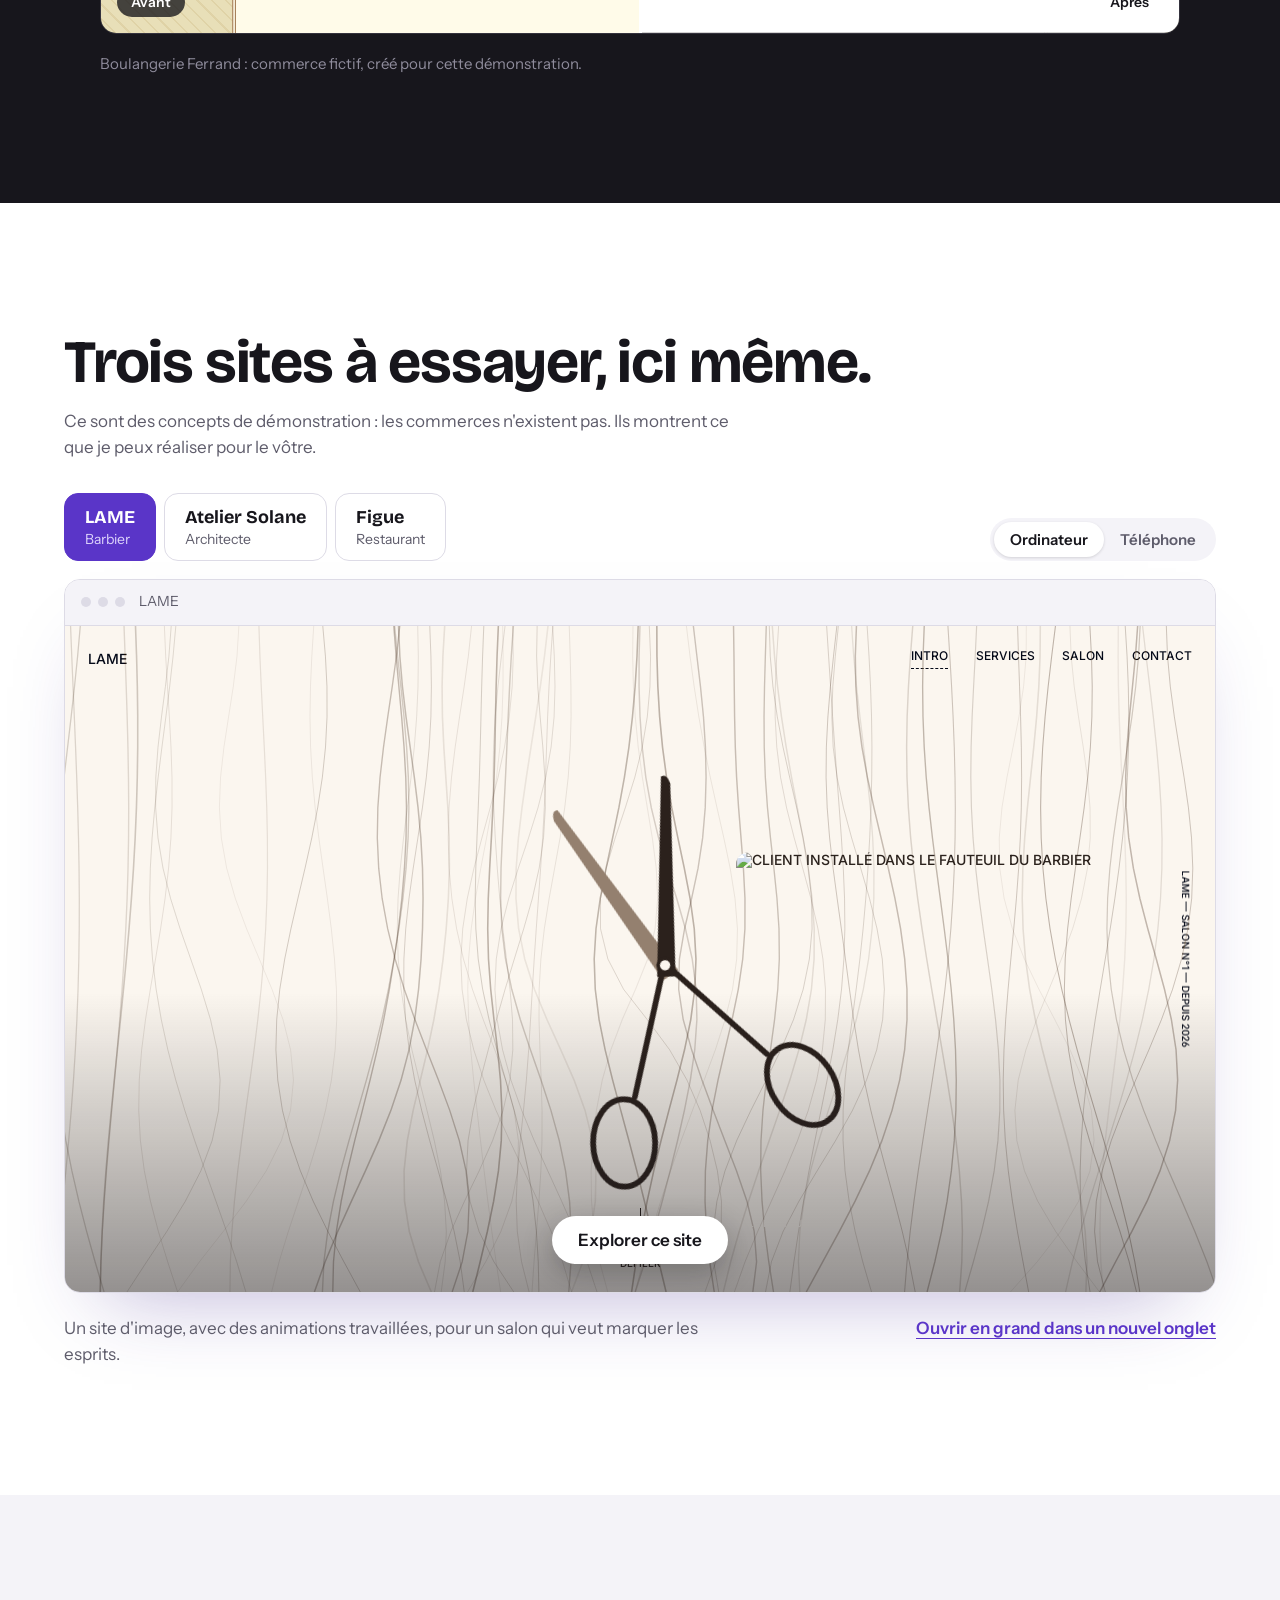
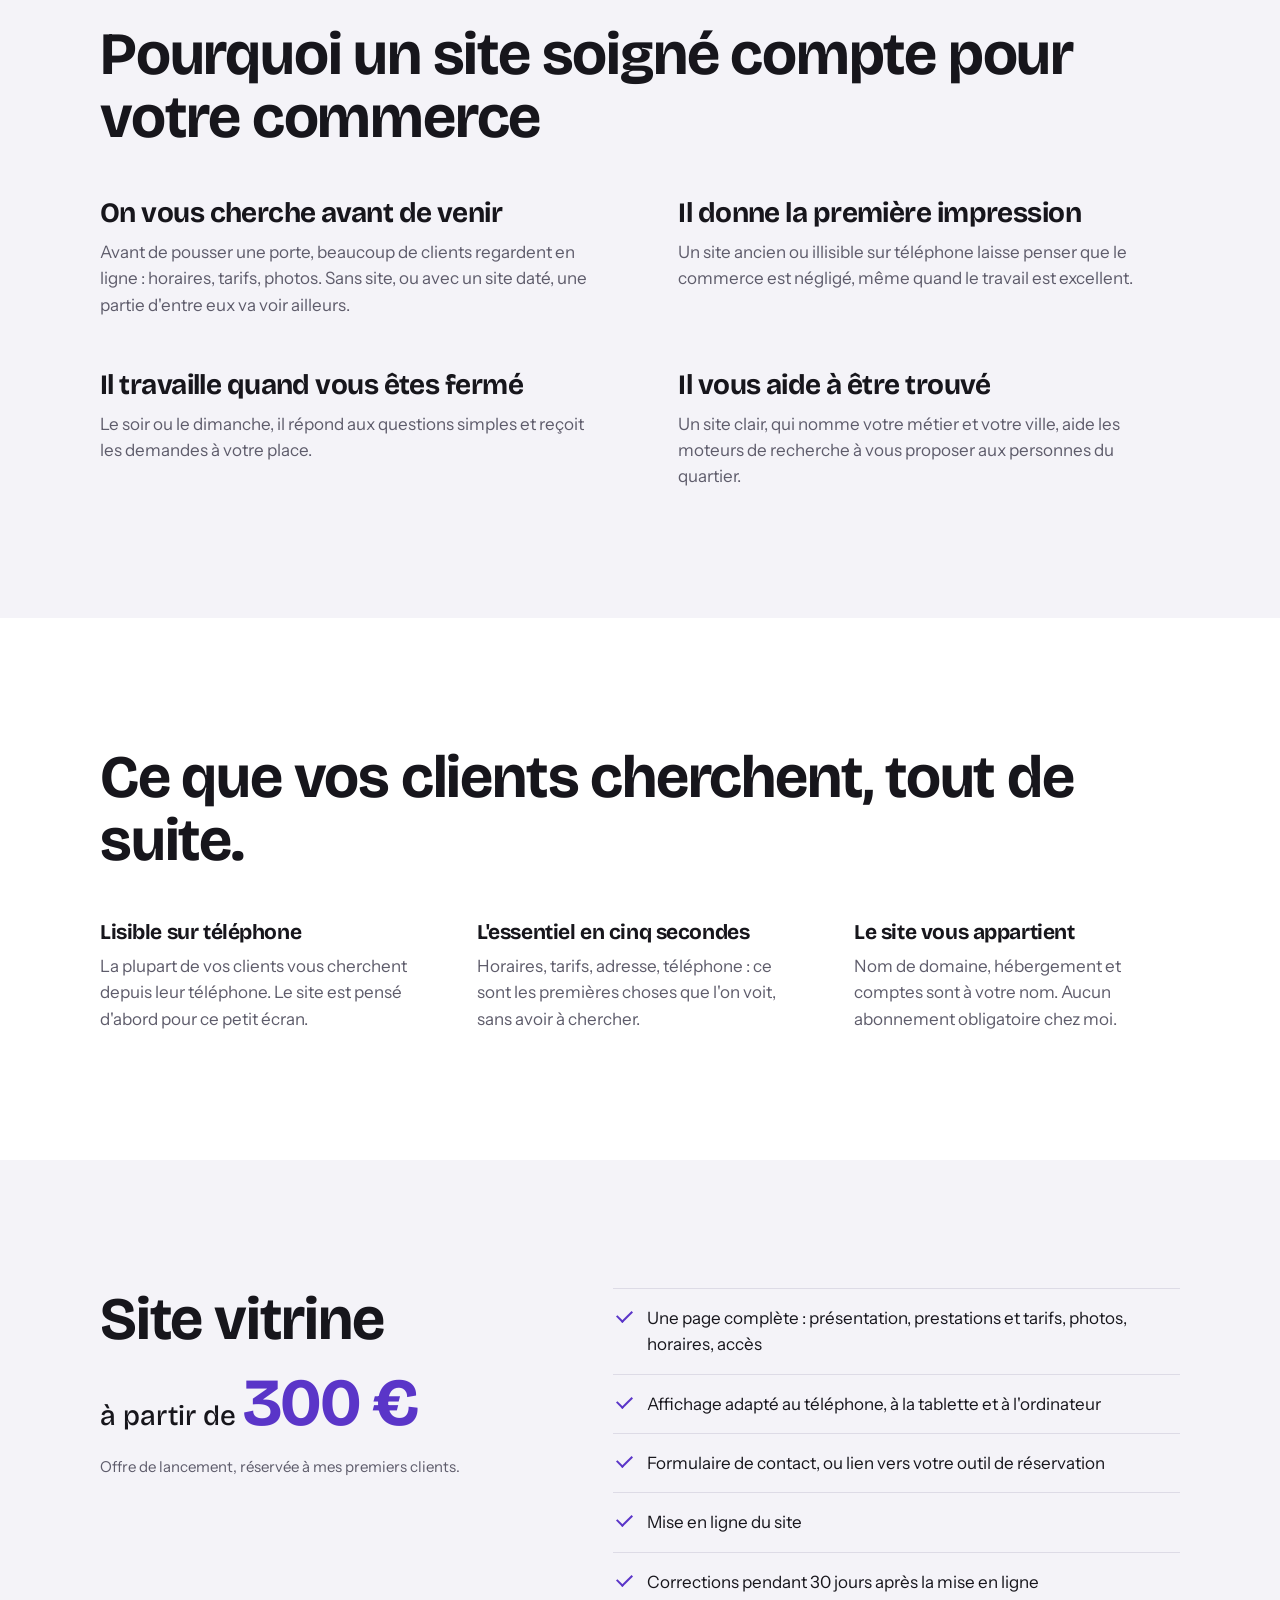
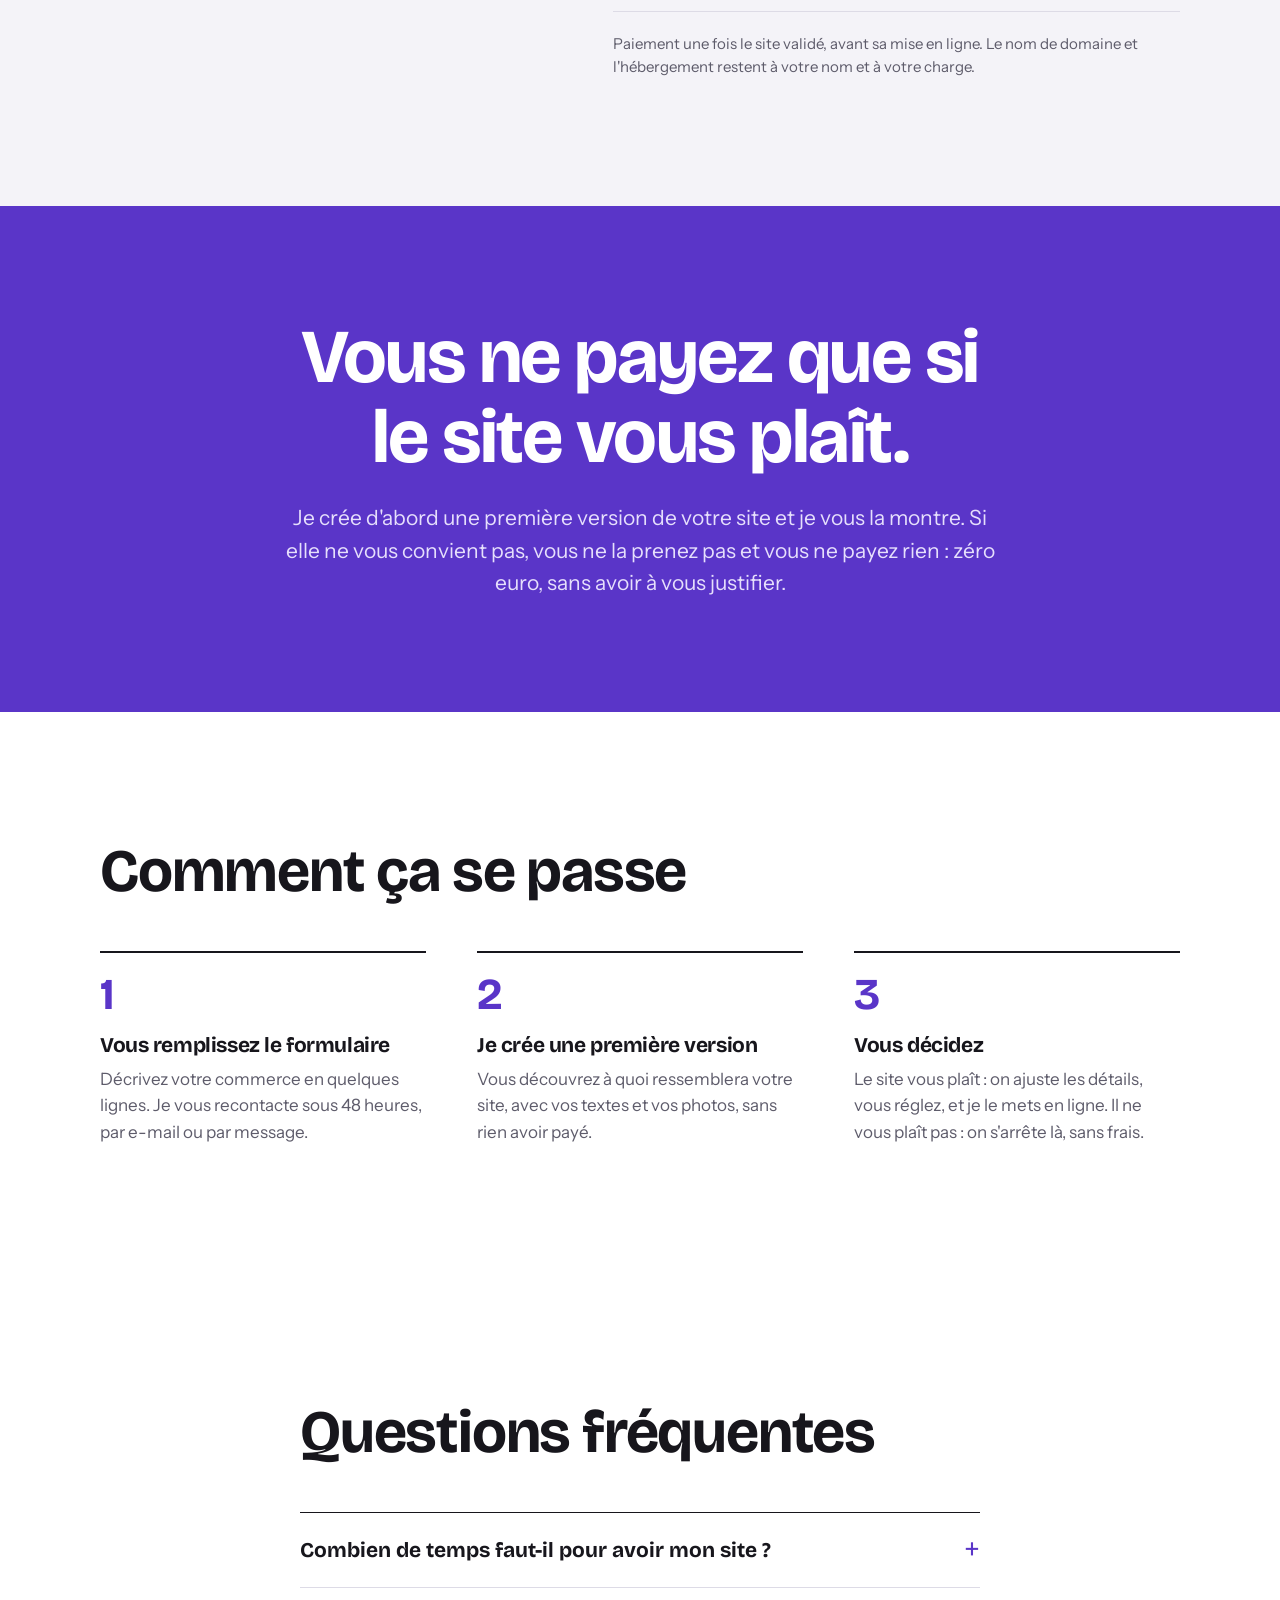
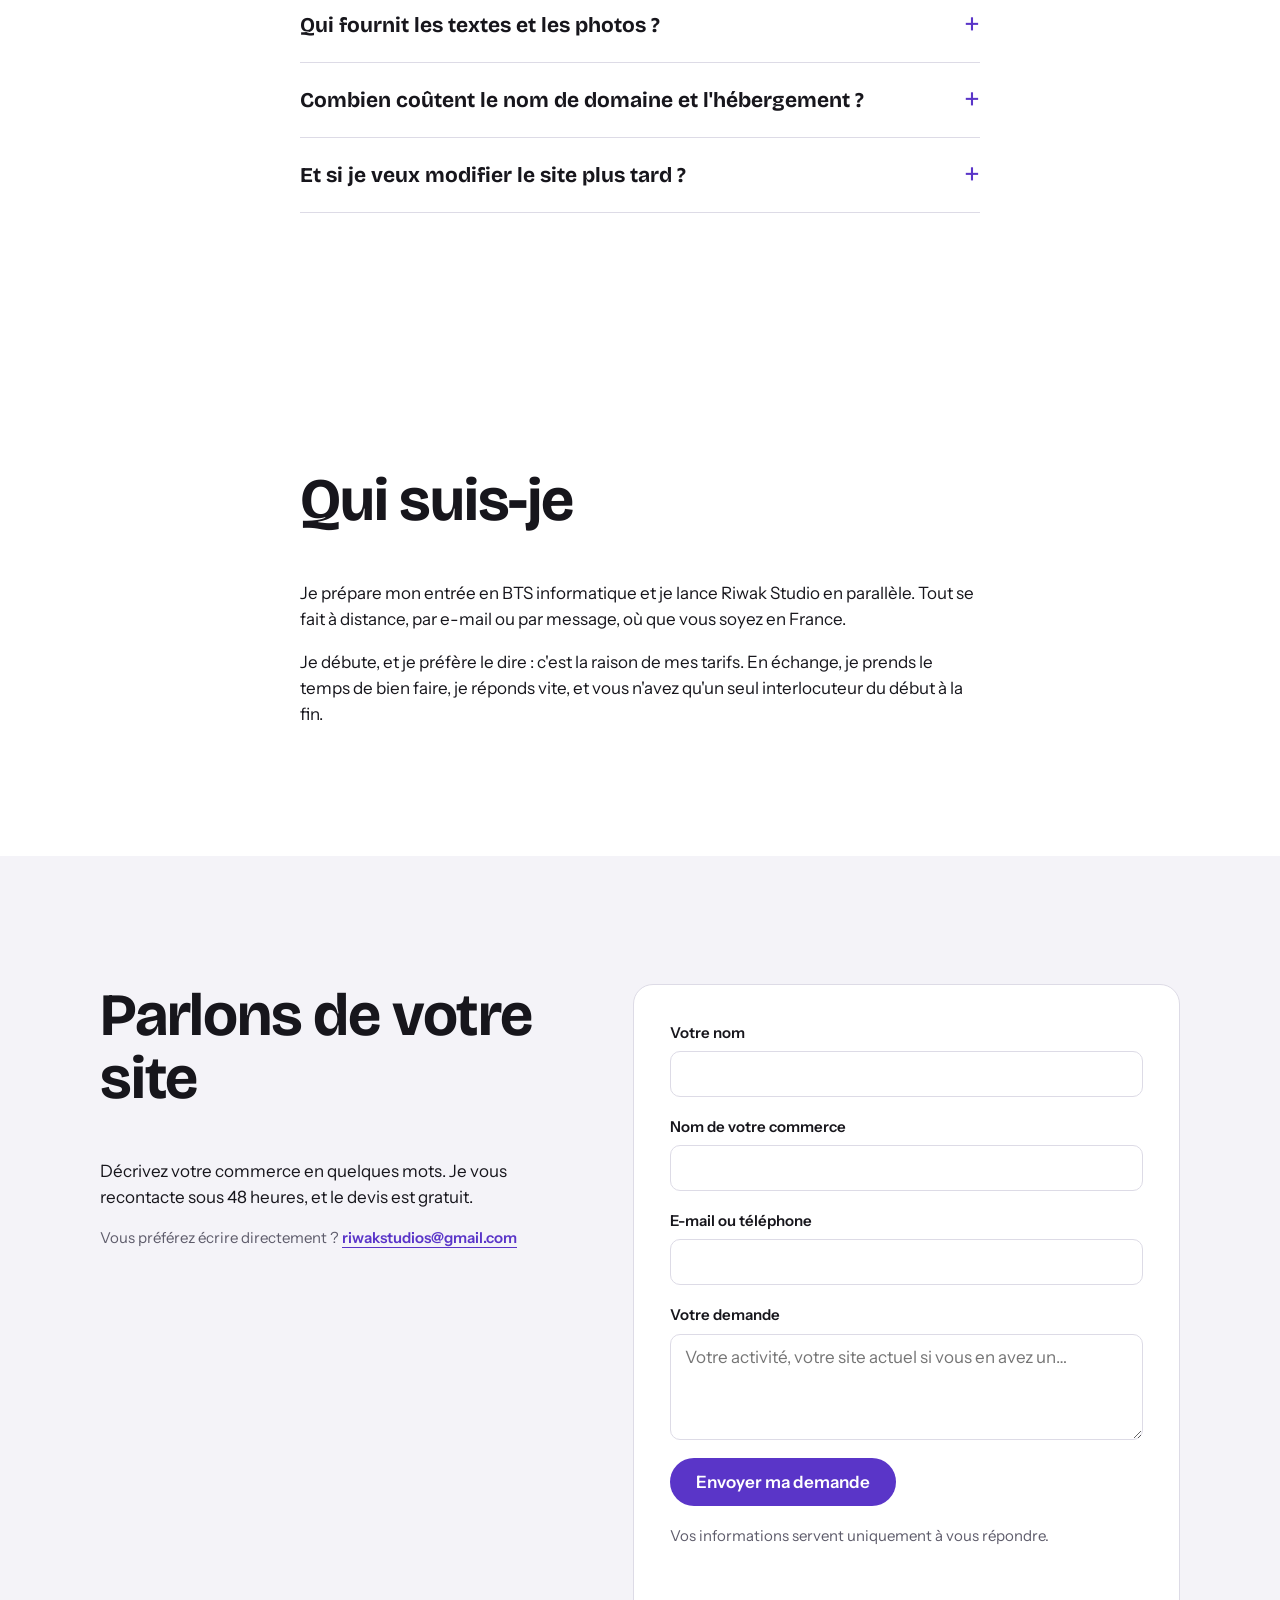
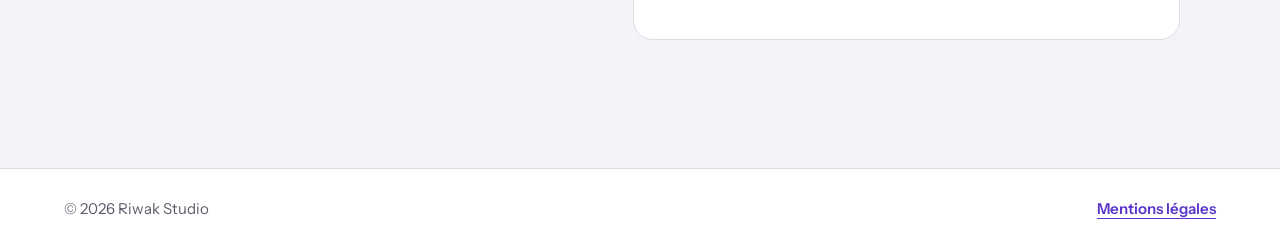
==== commit 7503234b: "Formulaire branché" ====
--- a/index.html
+++ b/index.html
@@ -256,7 +256,17 @@
         <p class="note">Vous préférez écrire directement ? <a href="mailto:riwakstudios@gmail.com" class="lien">riwakstudios@gmail.com</a></p>
       </div>
 
-      <form class="formulaire" novalidate>
+      <!-- Le formulaire envoie les demandes au service Web3Forms, qui les transfère par e-mail
+           à riwakstudios@gmail.com. L'envoi est fait par script.js (partie 2). -->
+      <form class="formulaire" action="https://api.web3forms.com/submit" method="POST" novalidate>
+        <!-- La clé d'accès Web3Forms : elle dit à quelle adresse e-mail envoyer les demandes.
+             Elle peut être publique, ce n'est pas un mot de passe. -->
+        <input type="hidden" name="access_key" value="faf0bc2a-87b0-4a8e-ae54-42437f2df9a8">
+        <input type="hidden" name="subject" value="Nouvelle demande depuis le site Riwak Studio">
+        <input type="hidden" name="from_name" value="Site Riwak Studio">
+        <!-- Piège à robots : une case invisible. Un humain ne la coche jamais, un robot oui,
+             et Web3Forms ignore alors le message. -->
+        <input type="checkbox" name="botcheck" class="piege" tabindex="-1" autocomplete="off" aria-hidden="true">
         <label>Votre nom
           <input type="text" name="nom" autocomplete="name" required>
         </label>
--- a/style.css
+++ b/style.css
@@ -145,7 +145,7 @@
 .comparateur-apres { clip-path: inset(0 0 0 var(--position)); }
 
 .etiquette {
-  position: absolute; top: 16px; z-index: 2;
+  position: absolute; bottom: 16px; z-index: 2;
   font: 600 14px var(--texte);
   padding: 6px 14px; border-radius: 999px;
   pointer-events: none;
@@ -338,6 +338,10 @@
 .formulaire .bouton { justify-self: start; }
 .formulaire-message { font-size: 15px; min-height: 1.5em; }
 .formulaire-message.erreur { color: #b3261e; }
+
+/* Le piège à robots est caché aux visiteurs */
+.piege { position: absolute; left: -9999px; }
+.formulaire .bouton:disabled { opacity: .6; cursor: wait; }
 
 /* Texte à remplacer : surligné pour ne pas l'oublier */
 .a-remplir { background: #ffe66b; color: #17161c; padding: 1px 6px; border-radius: 4px; font-weight: 600; }
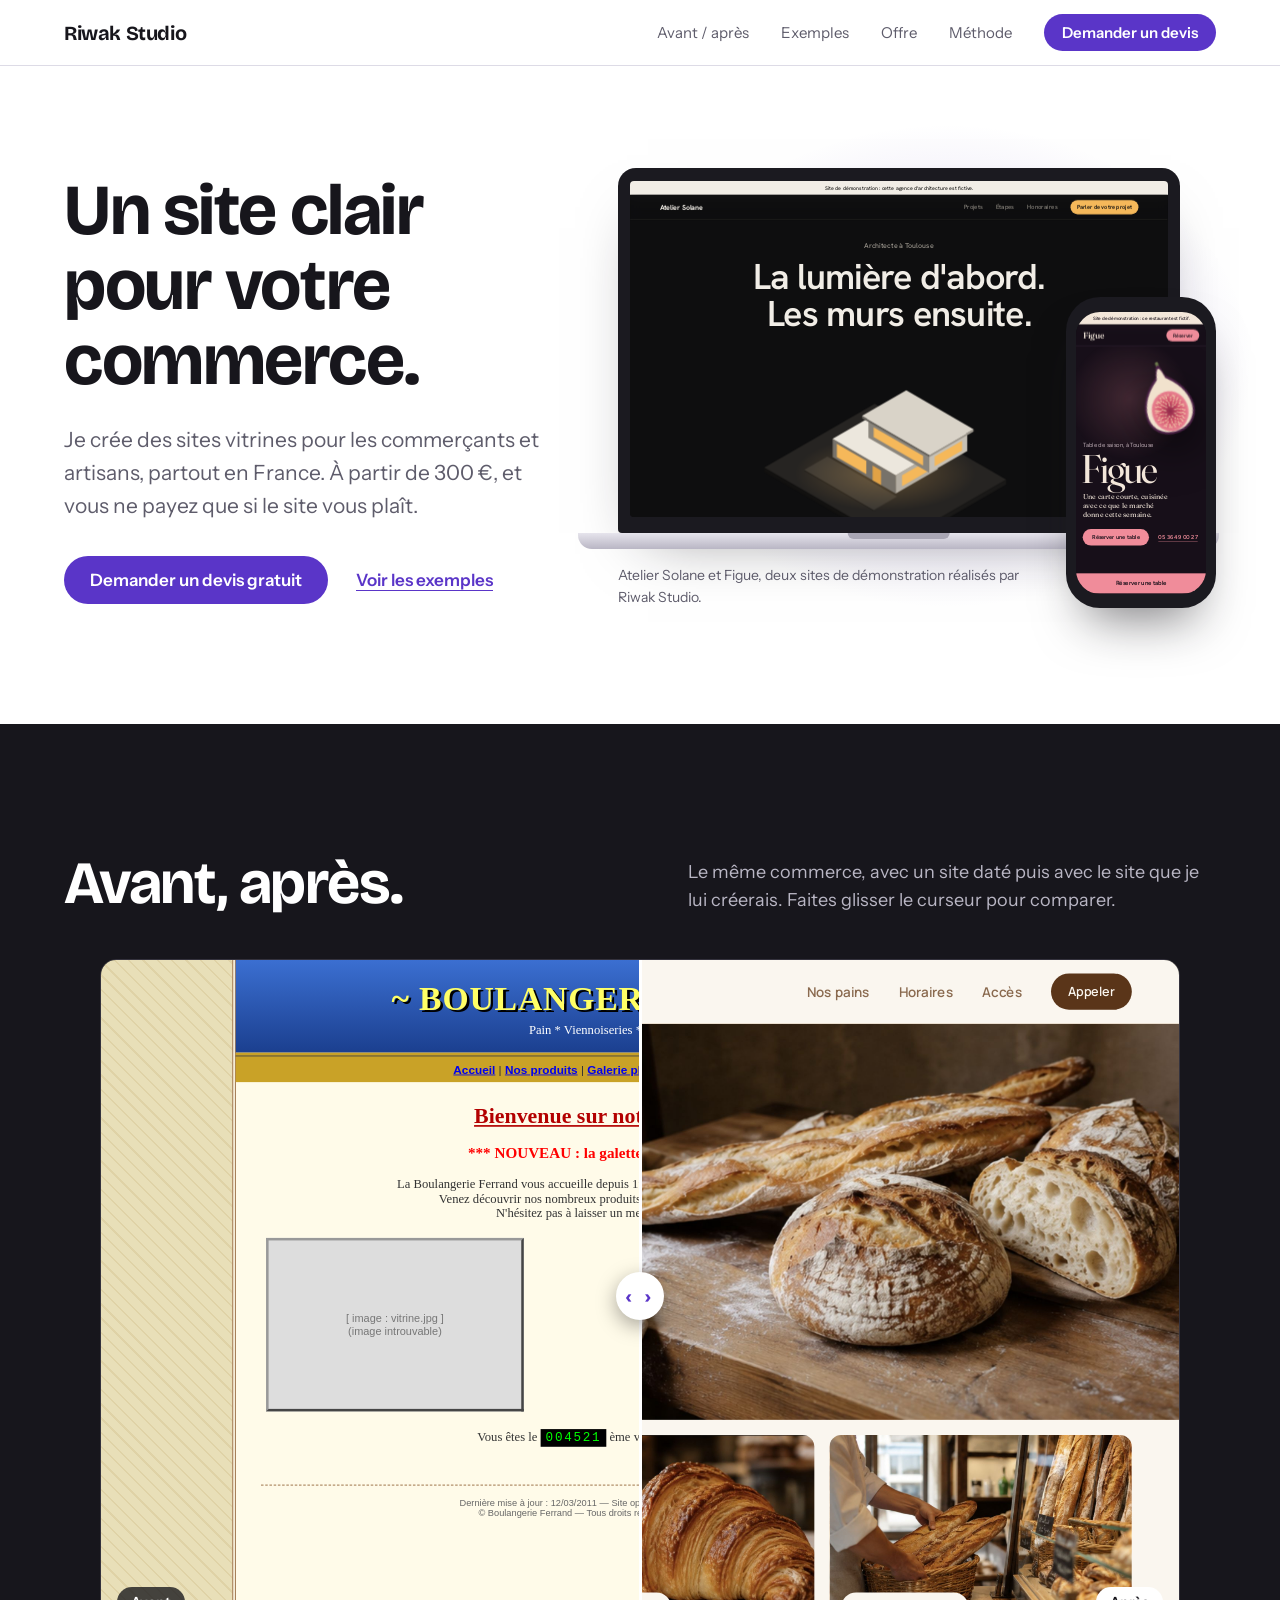
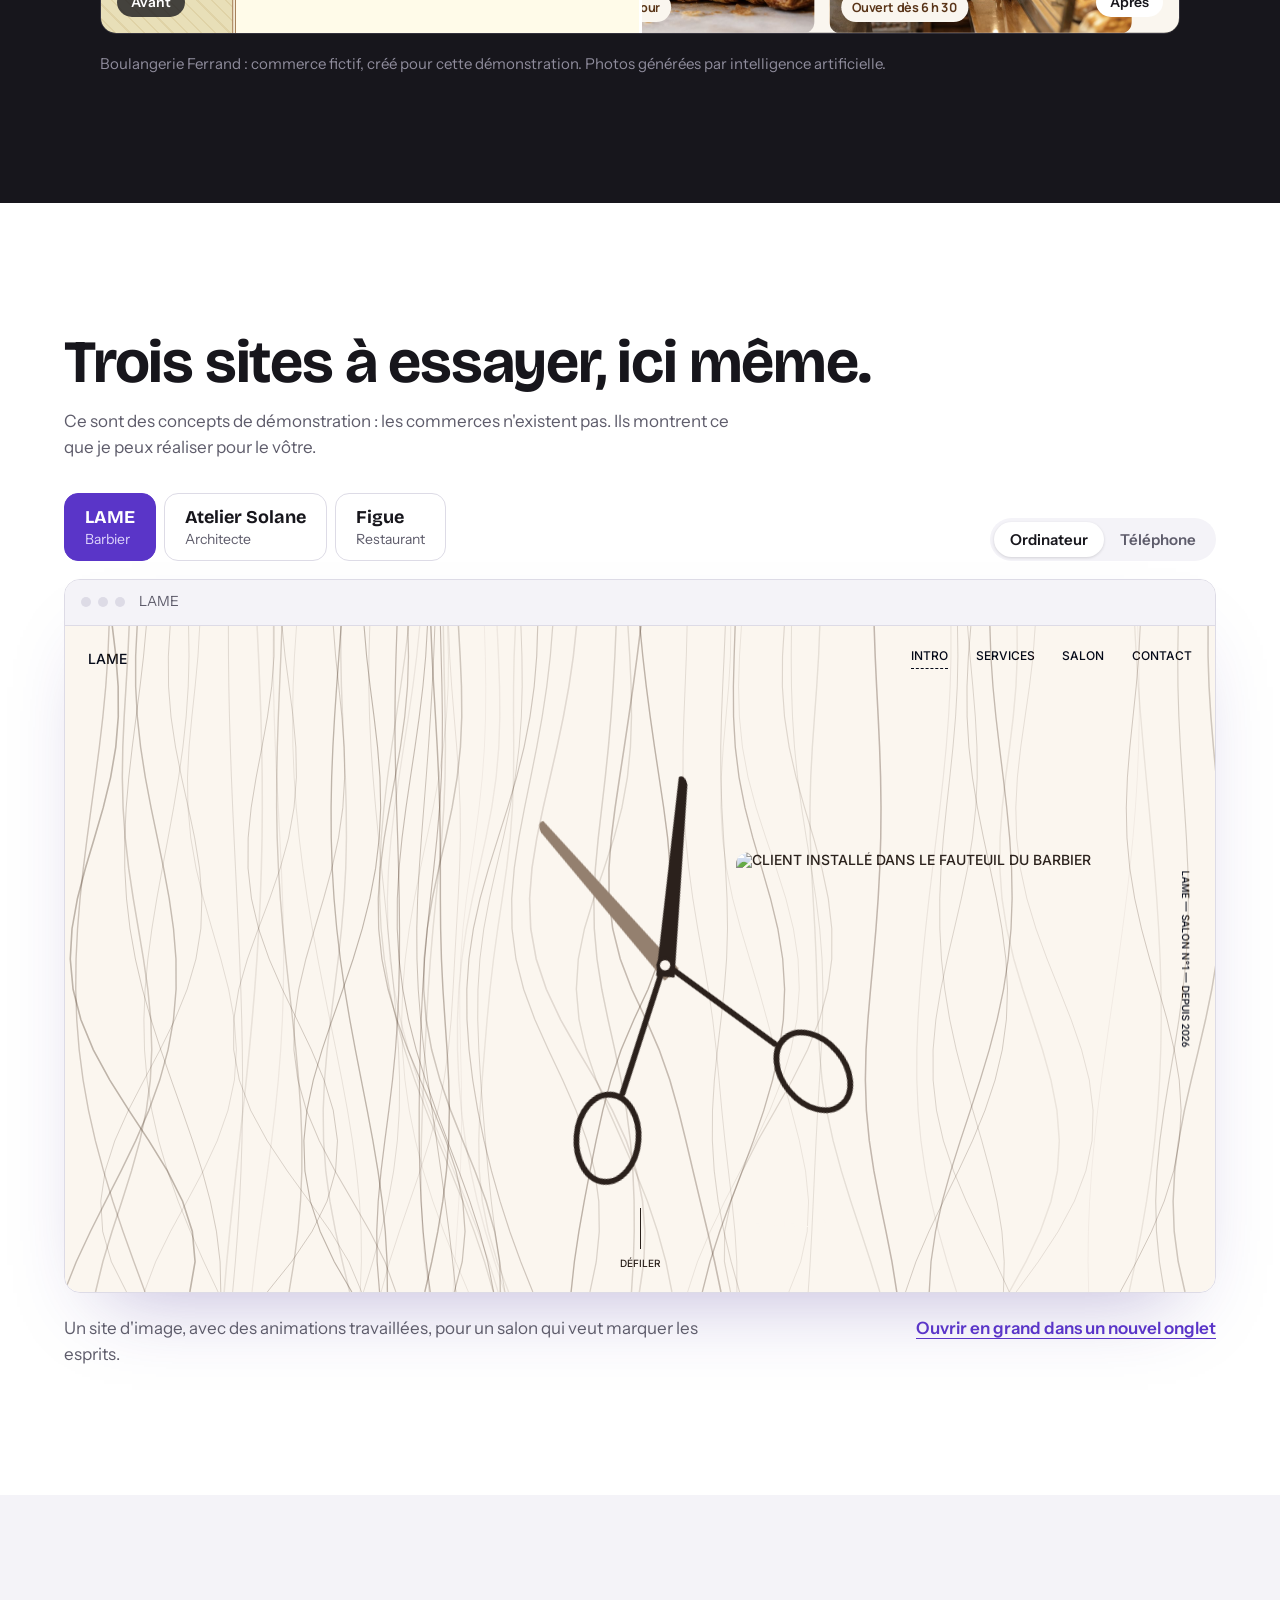
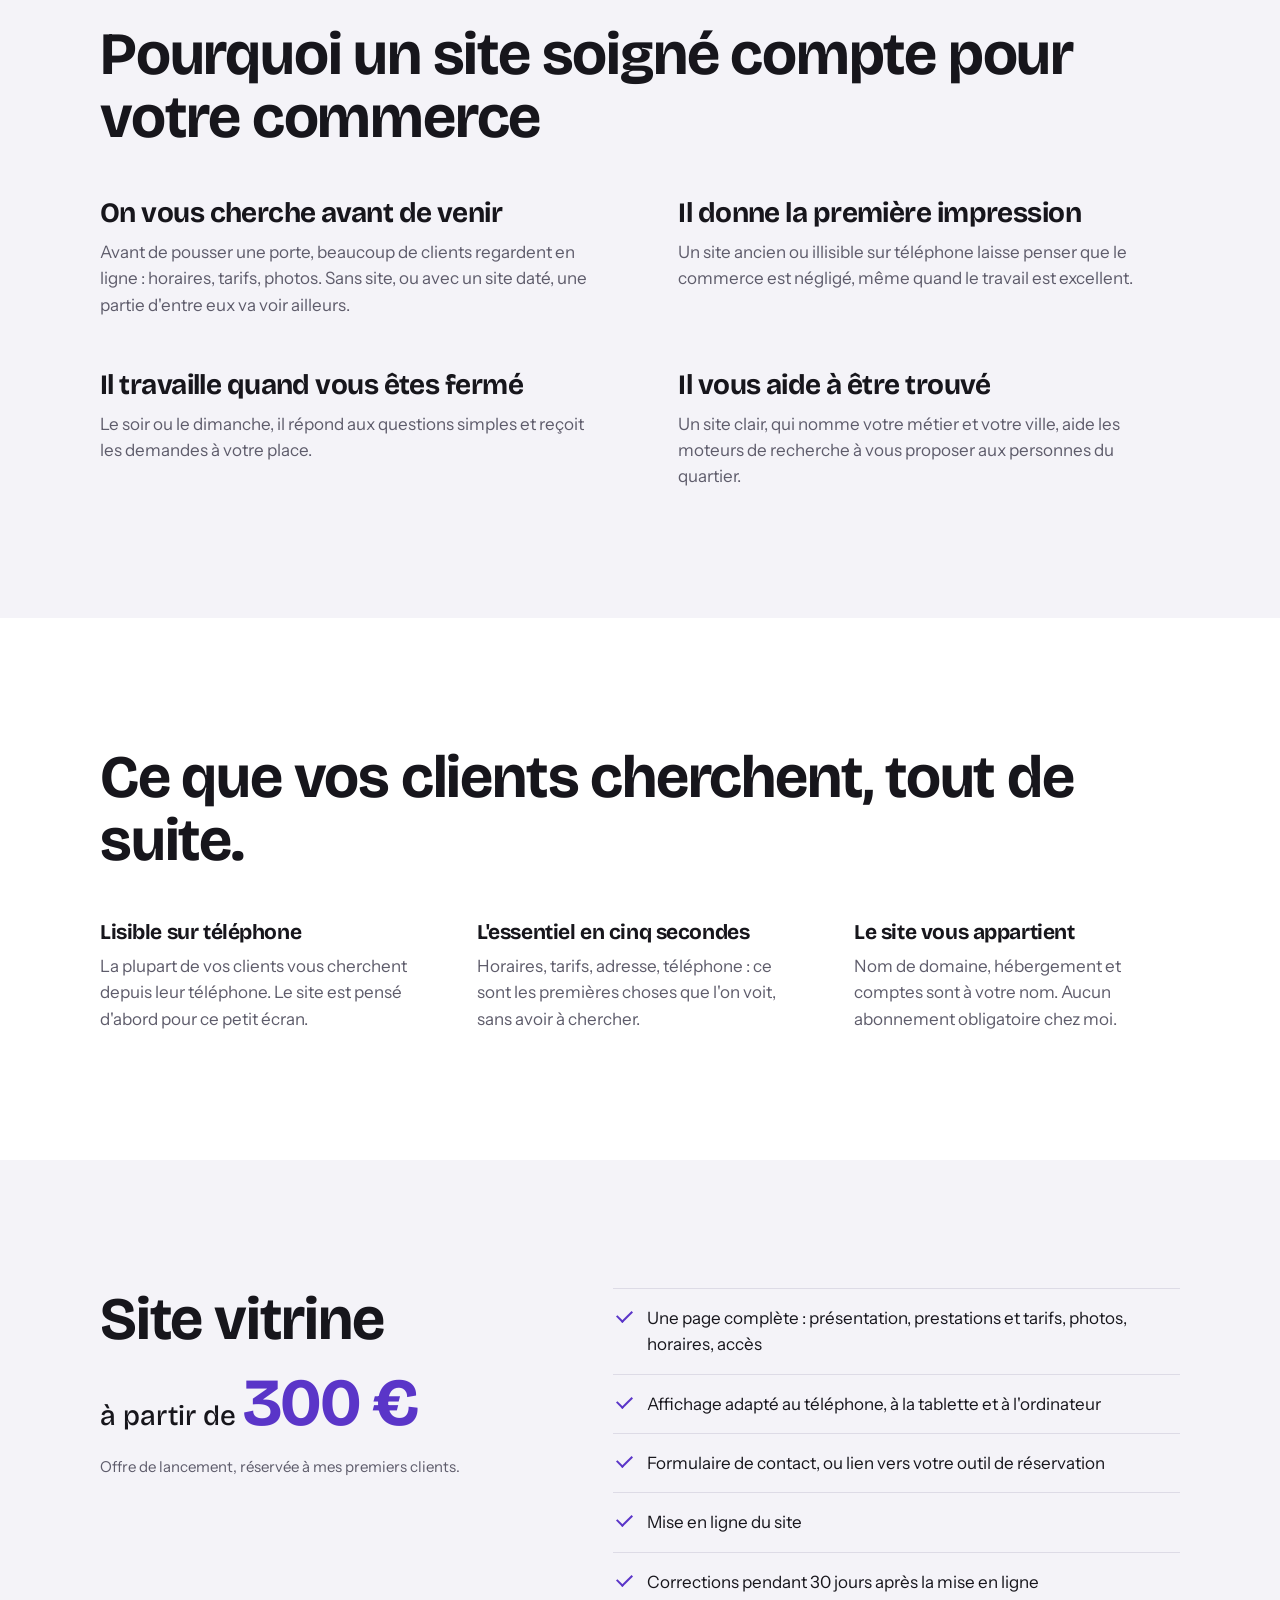
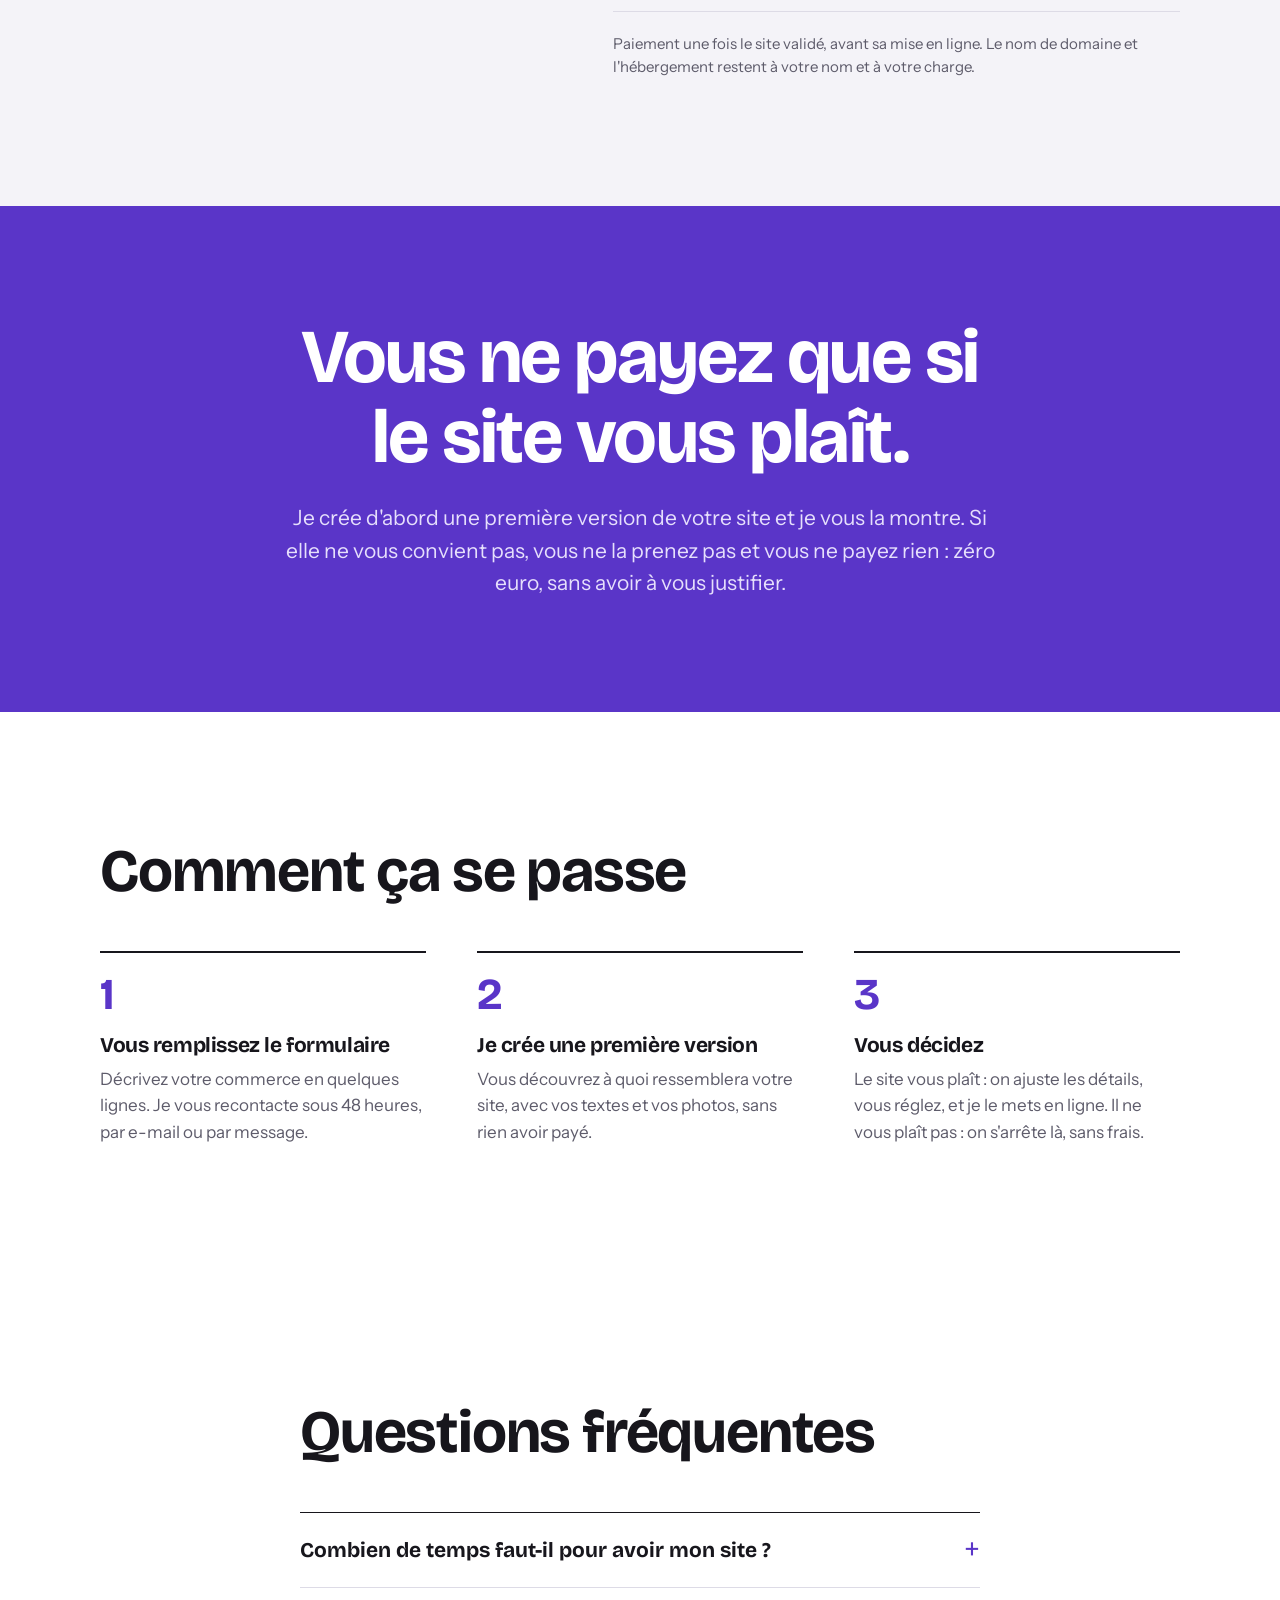
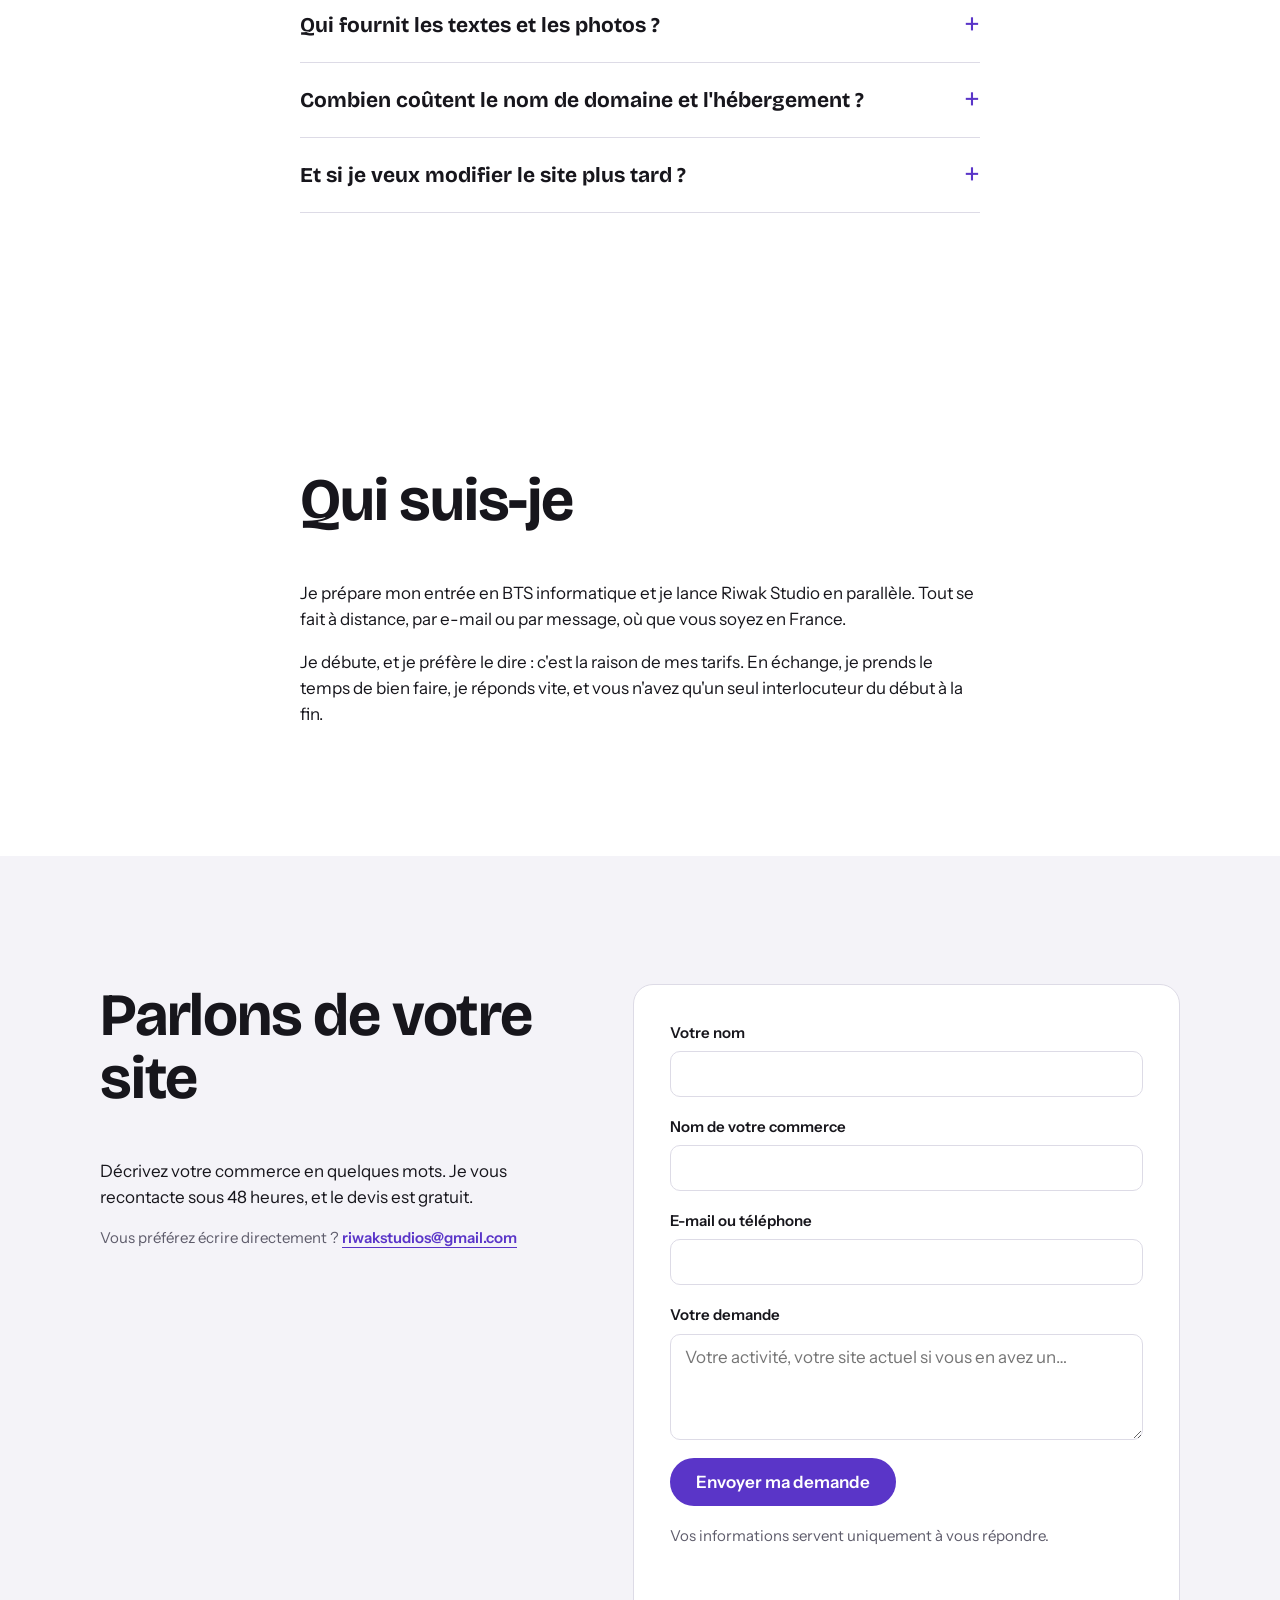
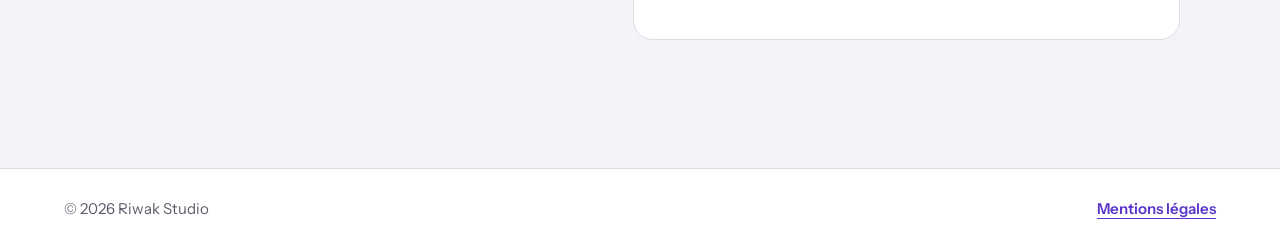
==== commit 7dbd0af3: "Photos boulangerie" ====
--- a/index.html
+++ b/index.html
@@ -83,7 +83,7 @@
       <input class="comparateur-curseur" type="range" min="0" max="100" value="50" aria-label="Comparer l'ancien site et le nouveau">
       <span class="poignee" aria-hidden="true"></span>
     </div>
-    <p class="refonte-note">Boulangerie Ferrand : commerce fictif, créé pour cette démonstration.</p>
+    <p class="refonte-note">Boulangerie Ferrand : commerce fictif, créé pour cette démonstration. Photos générées par intelligence artificielle.</p>
   </section>
 
   <!-- ============ EXEMPLES : les trois sites, visibles sans quitter la page ============ -->
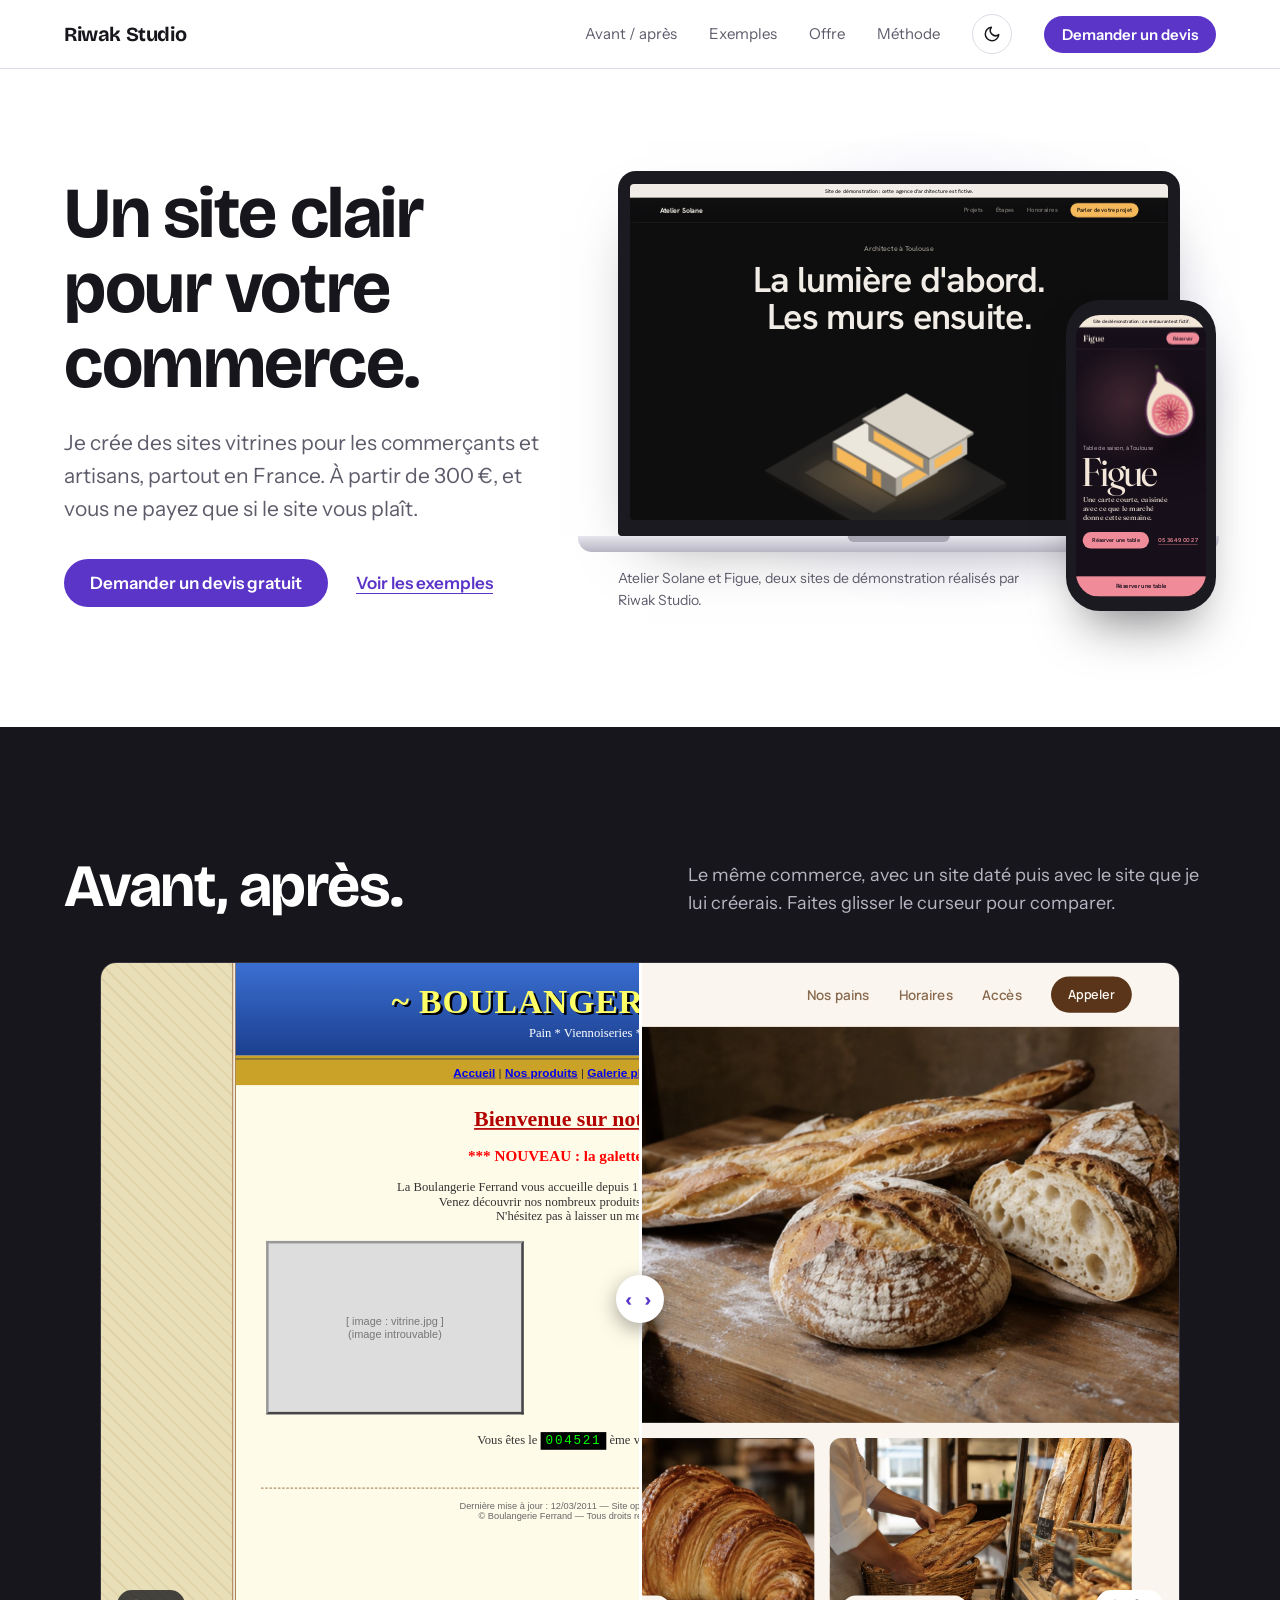
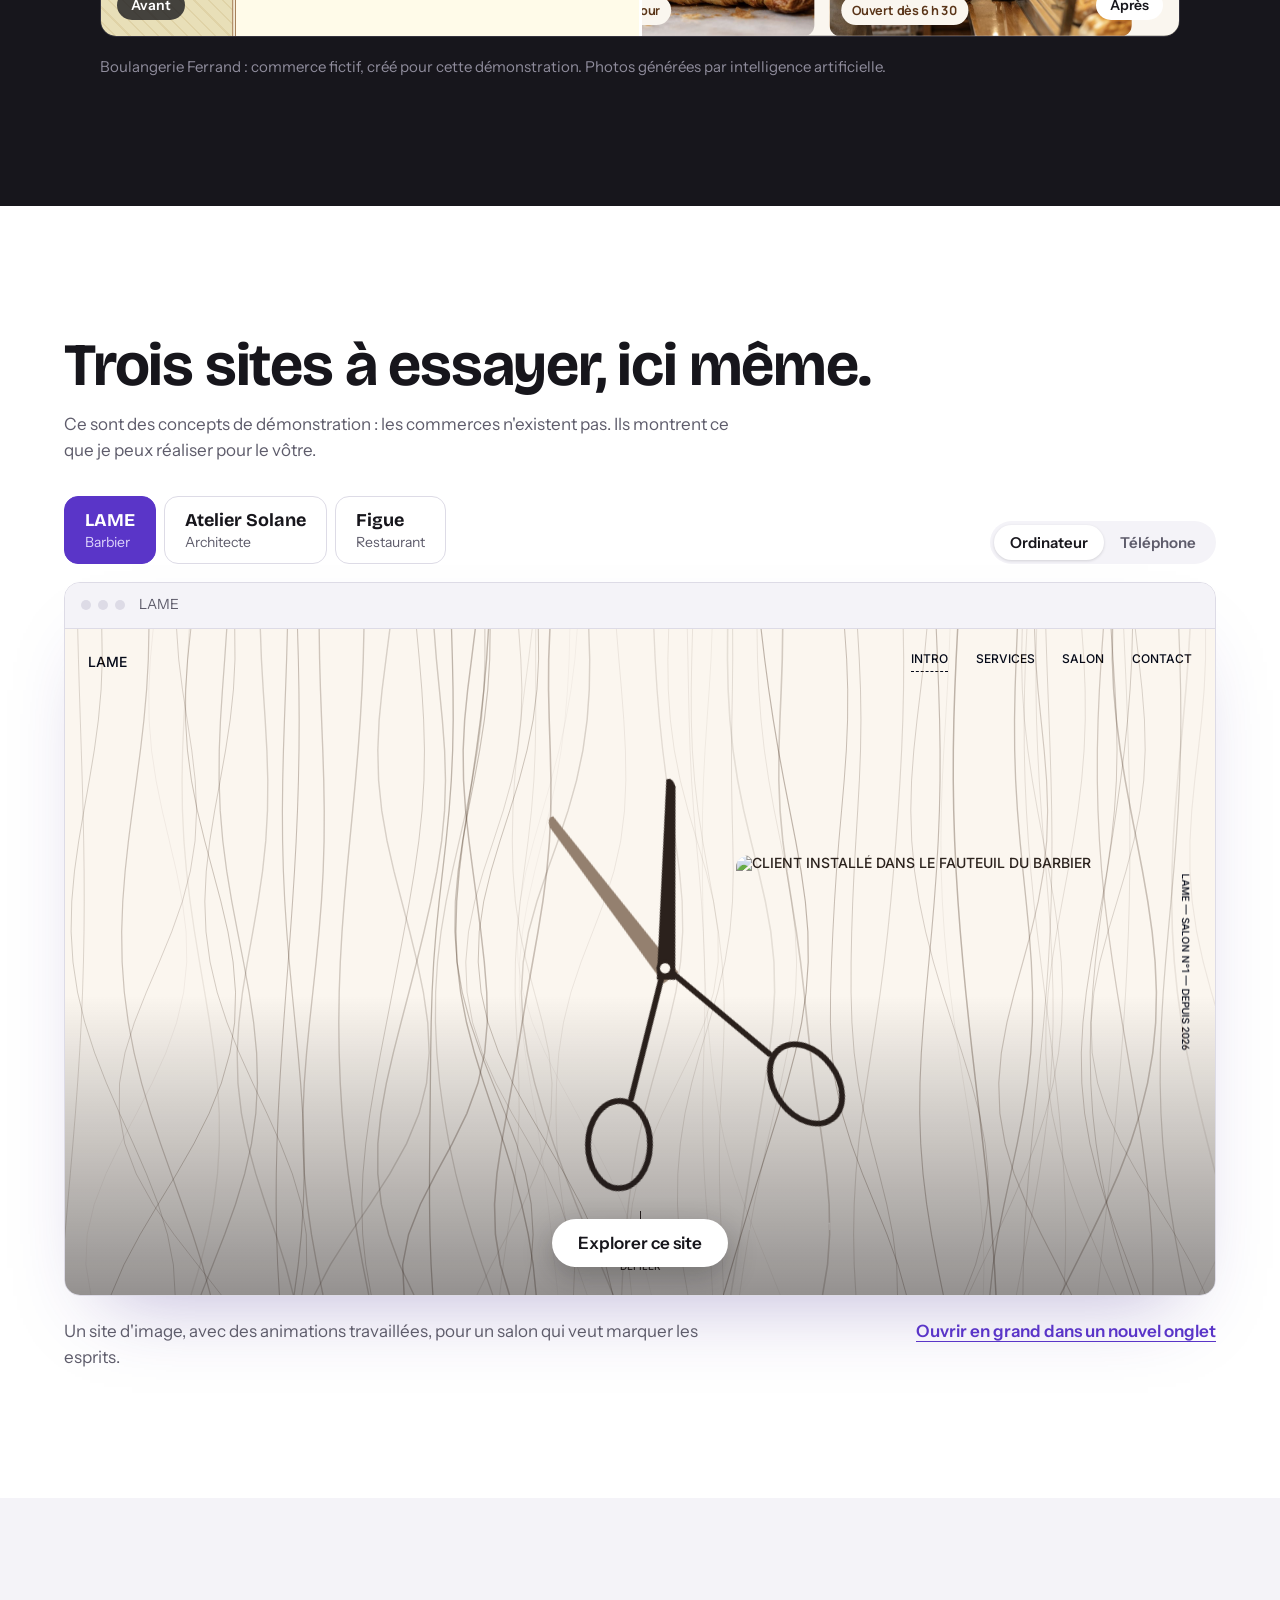
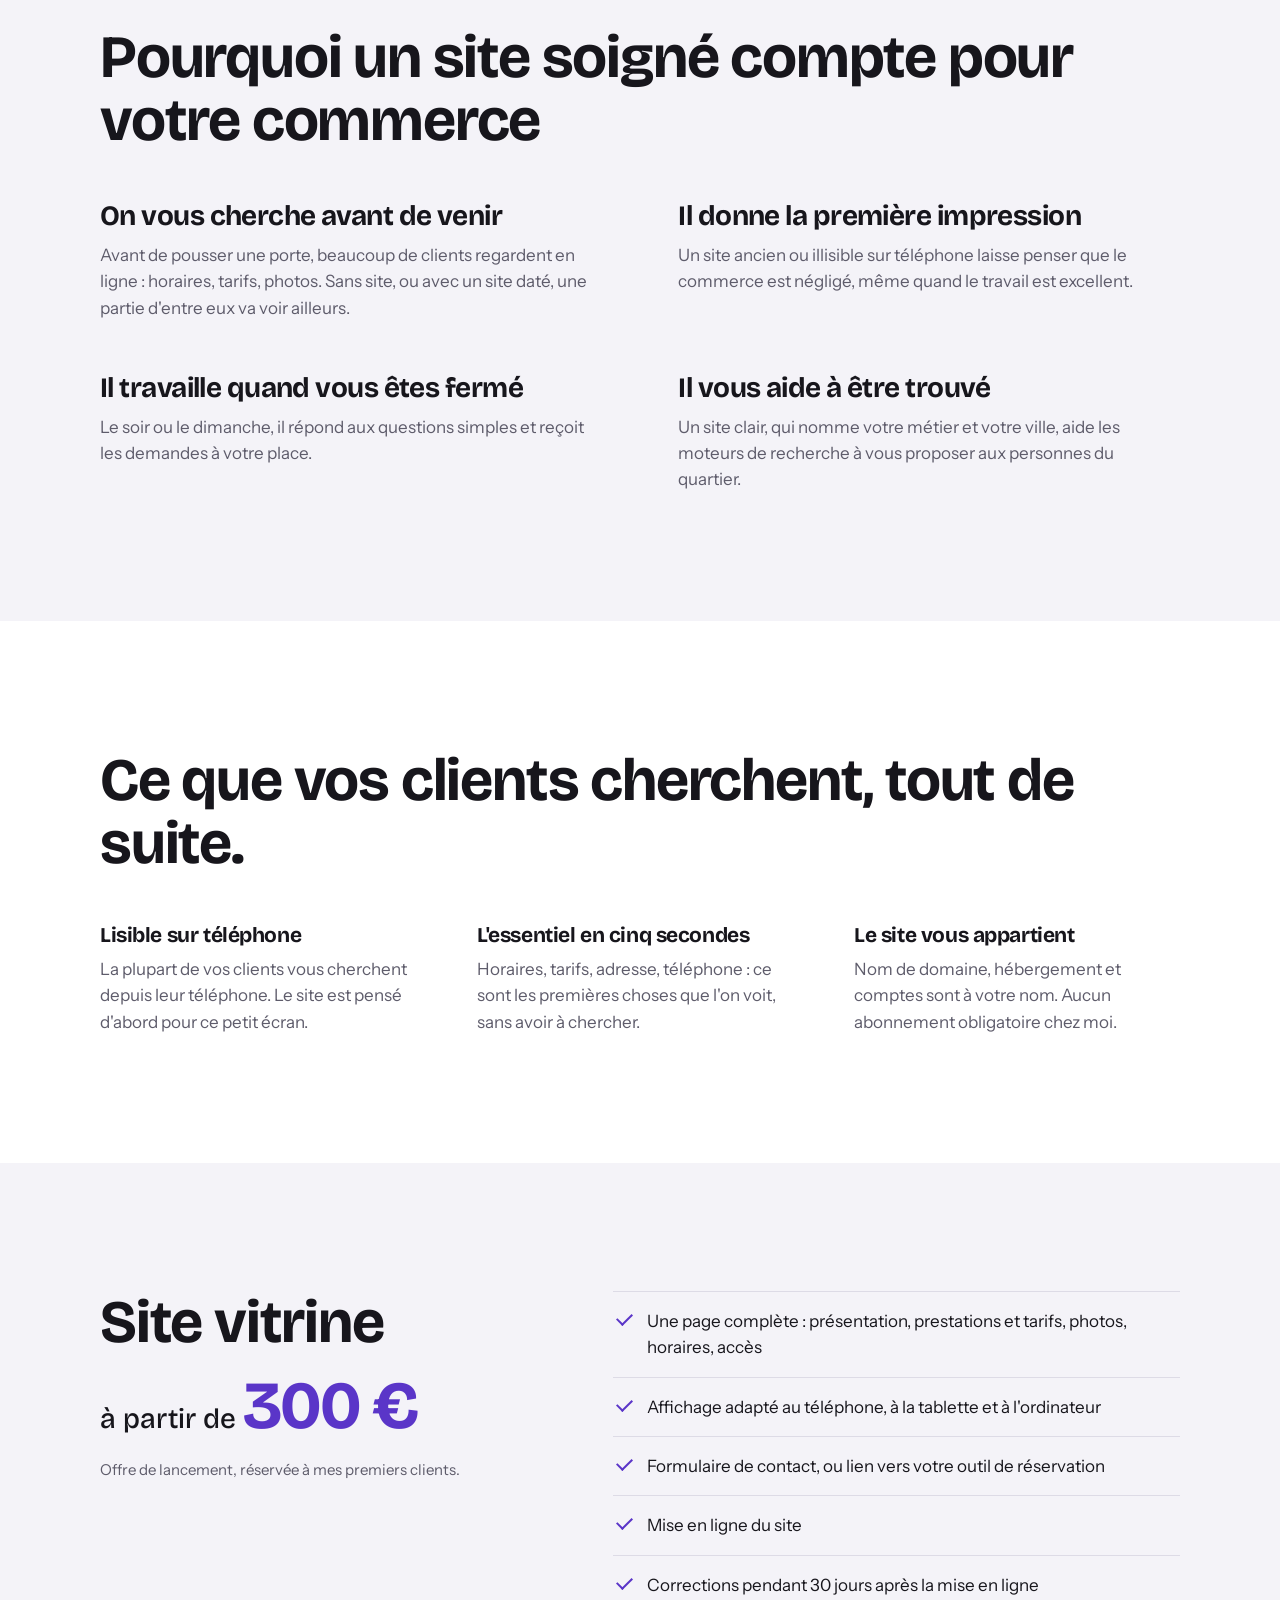
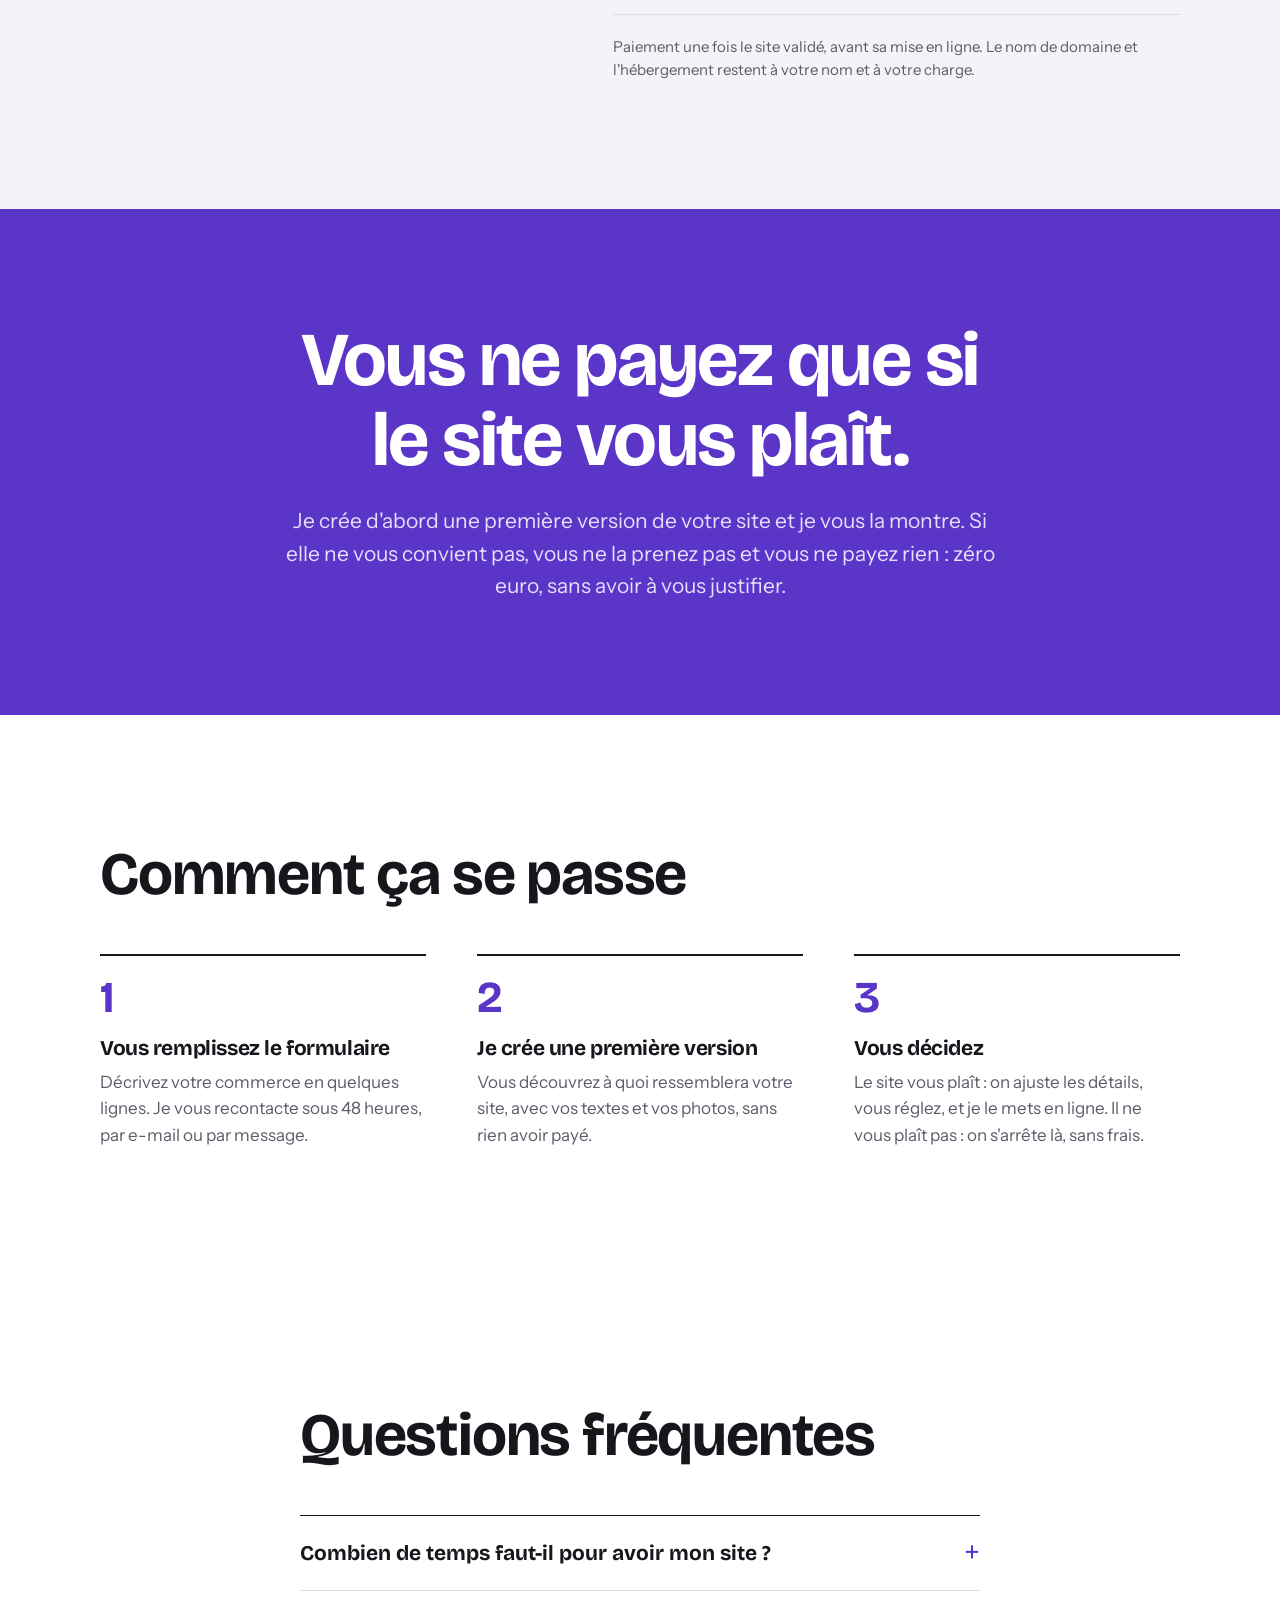
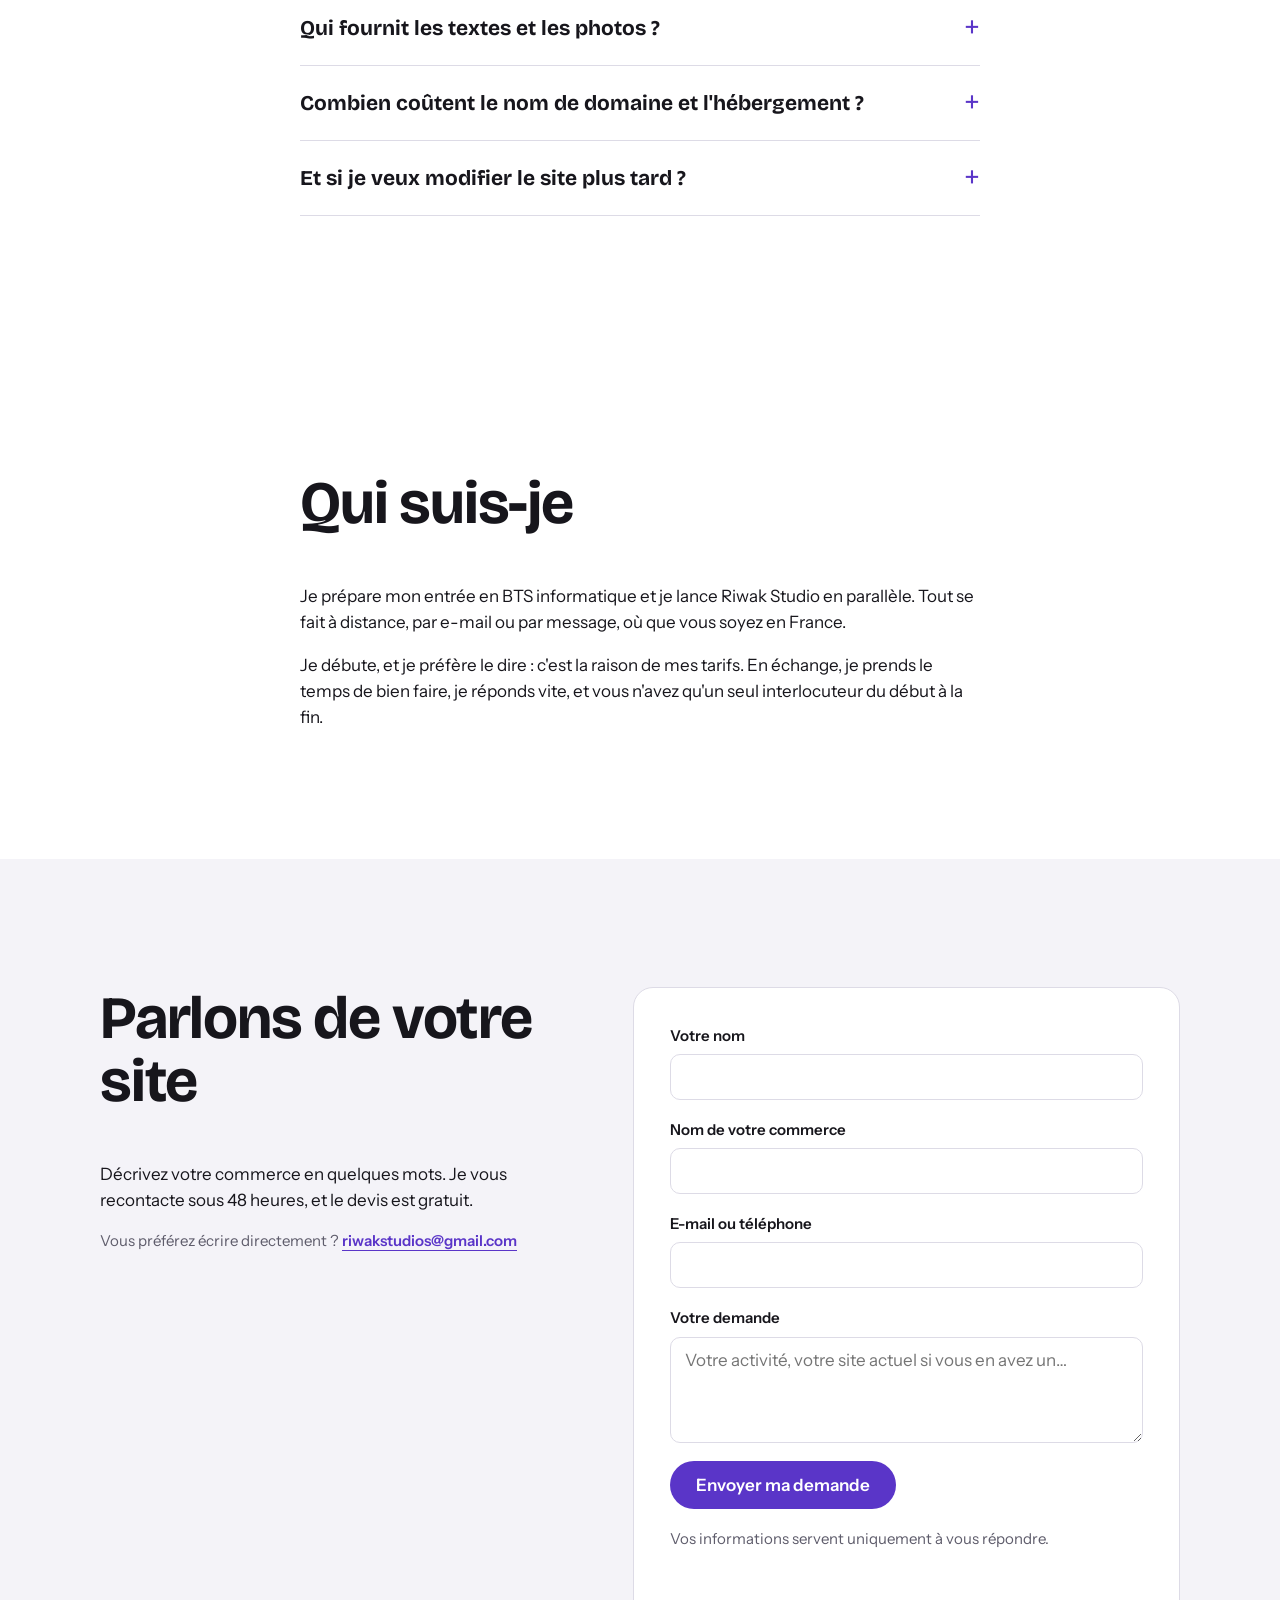
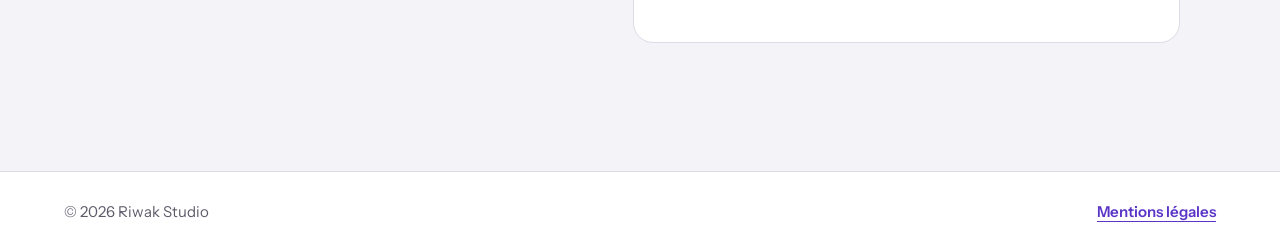
==== commit 37534b4e: "Mode sombre" ====
--- a/index.html
+++ b/index.html
@@ -12,6 +12,10 @@
   <link href="https://fonts.googleapis.com/css2?family=Bricolage+Grotesque:opsz,wght@12..96,500;12..96,700&family=Instrument+Sans:wght@400;500;600&display=swap" rel="stylesheet">
 
   <!-- La feuille de style : toutes les couleurs, tailles et espacements sont dans ce fichier -->
+  <!-- Applique le thème choisi (clair ou sombre) AVANT l'affichage, pour éviter un flash de couleur -->
+  <script>
+    try { var t = localStorage.getItem('theme'); if (t) document.documentElement.dataset.theme = t; } catch (e) {}
+  </script>
   <link rel="stylesheet" href="style.css">
 </head>
 <body>
@@ -24,7 +28,12 @@
     <a href="#exemples">Exemples</a>
     <a href="#offre">Offre</a>
     <a href="#methode">Méthode</a>
-    <a href="#contact" class="bouton bouton-petit">Demander un devis</a>
+    <!-- Le bouton qui passe du mode clair au mode sombre (voir script.js) -->
+    <button class="theme" type="button" aria-label="Passer en mode sombre">
+      <svg class="icone-lune" viewBox="0 0 24 24" fill="none" stroke="currentColor" stroke-width="2" stroke-linecap="round" stroke-linejoin="round" aria-hidden="true"><path d="M21 12.8A9 9 0 1 1 11.2 3a7 7 0 0 0 9.8 9.8z"/></svg>
+      <svg class="icone-soleil" viewBox="0 0 24 24" fill="none" stroke="currentColor" stroke-width="2" stroke-linecap="round" aria-hidden="true"><circle cx="12" cy="12" r="4"/><path d="M12 2v2M12 20v2M4.9 4.9l1.4 1.4M17.7 17.7l1.4 1.4M2 12h2M20 12h2M4.9 19.1l1.4-1.4M17.7 6.3l1.4-1.4"/></svg>
+    </button>
+    <a href="#contact" class="bouton bouton-petit"><span class="texte-long">Demander un devis</span><span class="texte-court">Devis</span></a>
   </nav>
 </header>
 
--- a/style.css
+++ b/style.css
@@ -8,14 +8,39 @@
   --encre: #17161c;        /* texte principal */
   --gris: #5e5c6b;         /* texte secondaire */
   --trait: #dddbe6;        /* bordures fines */
-  --violet: #5a35c8;       /* couleur d'accent : la violette de Toulouse */
+  --violet: #5a35c8;       /* couleur d'accent : la violette de Toulouse (fonds des boutons) */
   --violet-fonce: #44259e; /* accent au survol */
+  --violet-texte: #5a35c8; /* accent utilisé pour du texte (liens, prix, numéros) */
+  --sur-violet: #ffffff;   /* texte posé sur le violet : toujours blanc */
+  --entete-fond: rgba(255, 255, 255, .86); /* fond de l'en-tête, légèrement transparent */
+  --nuit: #17161c;         /* fond de la section « Avant, après » */
 
   --titres: "Bricolage Grotesque", "Segoe UI", system-ui, sans-serif;
   --texte: "Instrument Sans", "Segoe UI", system-ui, sans-serif;
 
   --marge: clamp(20px, 5vw, 64px);   /* marge sur les côtés */
   --largeur: 1080px;                 /* largeur maximale du contenu */
+  color-scheme: light;               /* calendrier, cases à cocher… en version claire */
+}
+
+/* ---- 1 bis. Le mode sombre ----
+   Les mêmes noms de couleurs, avec d'autres valeurs. Tout le reste du fichier ne change pas.
+   Il s'active de deux façons :
+   - automatiquement, si l'appareil du visiteur est réglé en mode sombre ;
+   - avec le bouton soleil / lune, qui ajoute data-theme="sombre" sur la page (voir script.js). */
+@media (prefers-color-scheme: dark) {
+  :root:not([data-theme="clair"]) {
+    --blanc: #121117; --brume: #1b1a22; --encre: #ecebf2; --gris: #a6a4b3; --trait: #2e2c39;
+    --violet: #6b47db; --violet-fonce: #7d5cec; --violet-texte: #b39dff;
+    --entete-fond: rgba(18, 17, 23, .84); --nuit: #08080b;
+    color-scheme: dark;
+  }
+}
+:root[data-theme="sombre"] {
+  --blanc: #121117; --brume: #1b1a22; --encre: #ecebf2; --gris: #a6a4b3; --trait: #2e2c39;
+  --violet: #6b47db; --violet-fonce: #7d5cec; --violet-texte: #b39dff;
+  --entete-fond: rgba(18, 17, 23, .84); --nuit: #08080b;
+  color-scheme: dark;
 }
 
 * { box-sizing: border-box; margin: 0; padding: 0; }
@@ -36,13 +61,13 @@
 a { color: inherit; }
 
 /* Contour visible quand on navigue au clavier */
-:focus-visible { outline: 3px solid var(--violet); outline-offset: 3px; border-radius: 4px; }
+:focus-visible { outline: 3px solid var(--violet-texte); outline-offset: 3px; border-radius: 4px; }
 
 /* ---- 2. Boutons et liens ---- */
 .bouton {
   display: inline-block;
   background: var(--violet);
-  color: var(--blanc);
+  color: var(--sur-violet);
   font: 600 17px var(--texte);
   text-decoration: none;
   padding: 14px 26px;
@@ -54,22 +79,46 @@
 .bouton:hover { background: var(--violet-fonce); }
 .bouton-petit { font-size: 15px; padding: 9px 18px; }
 
-.lien { color: var(--violet); font-weight: 600; text-underline-offset: 4px; }
-.lien:hover { color: var(--violet-fonce); }
+.lien { color: var(--violet-texte); font-weight: 600; text-underline-offset: 4px; }
+.lien:hover { color: var(--violet-texte); text-decoration-thickness: 2px; }
 
 /* ---- 3. En-tête ---- */
 .entete {
   position: sticky; top: 0; z-index: 10;
   display: flex; justify-content: space-between; align-items: center; gap: 16px;
   padding: 14px var(--marge);
-  background: rgba(255, 255, 255, .86);
+  background: var(--entete-fond);
   backdrop-filter: blur(14px); -webkit-backdrop-filter: blur(14px);
   border-bottom: 1px solid var(--trait);
 }
 .logo { font: 700 20px var(--titres); letter-spacing: -0.02em; text-decoration: none; }
+.logo, .bouton-petit { white-space: nowrap; }
+/* Sur petit écran, le bouton de l'en-tête affiche « Devis » au lieu de « Demander un devis » */
+.texte-court { display: none; }
+@media (max-width: 480px) {
+  .texte-long { display: none; }
+  .texte-court { display: inline; }
+  .menu { gap: 10px; }
+}
 .menu { display: flex; align-items: center; gap: clamp(14px, 3vw, 32px); font-size: 15px; }
 .menu a:not(.bouton) { text-decoration: none; color: var(--gris); }
 .menu a:not(.bouton):hover { color: var(--encre); }
+
+/* Le bouton soleil / lune de l'en-tête */
+.theme {
+  display: grid; place-items: center;
+  width: 40px; height: 40px;
+  background: none; color: var(--encre);
+  border: 1px solid var(--trait); border-radius: 50%;
+  cursor: pointer;
+  transition: border-color .2s;
+}
+.theme:hover { border-color: var(--violet-texte); }
+.theme svg { width: 18px; height: 18px; }
+/* En clair on montre la lune (« passer en sombre »), en sombre le soleil */
+.icone-soleil { display: none; }
+:root[data-theme="sombre"] .icone-soleil { display: block; }
+:root[data-theme="sombre"] .icone-lune { display: none; }
 
 /* ---- 4. Accroche : texte à gauche, ordinateur et téléphone à droite ---- */
 .accroche {
@@ -124,7 +173,7 @@
 .scene-legende { position: absolute; left: 0; bottom: 0; width: 70%; font-size: 14px; color: var(--gris); }
 
 /* ---- 4 bis. Avant / après : la section sombre ---- */
-.refonte { background: var(--encre); color: var(--blanc); padding: clamp(72px, 10vw, 128px) var(--marge); }
+.refonte { background: var(--nuit); color: #ffffff; padding: clamp(72px, 10vw, 128px) var(--marge); }
 .refonte > * { max-width: 1240px; margin-left: auto; margin-right: auto; }
 .refonte-tete { display: flex; justify-content: space-between; align-items: end; flex-wrap: wrap; gap: 16px 48px; margin-bottom: clamp(28px, 4vw, 44px); }
 .refonte-tete .titre { margin-bottom: 0; }
@@ -150,8 +199,8 @@
   padding: 6px 14px; border-radius: 999px;
   pointer-events: none;
 }
-.etiquette-avant { left: 16px; background: rgba(23, 22, 28, .78); color: var(--blanc); }
-.etiquette-apres { right: 16px; background: var(--blanc); color: var(--encre); }
+.etiquette-avant { left: 16px; background: rgba(23, 22, 28, .78); color: #ffffff; }
+.etiquette-apres { right: 16px; background: #ffffff; color: #17161c; }
 
 /* Le curseur invisible, posé sur toute l'image */
 .comparateur-curseur {
@@ -164,7 +213,7 @@
 .poignee {
   position: absolute; top: 0; bottom: 0; left: var(--position); z-index: 2;
   width: 3px; margin-left: -1.5px;
-  background: var(--blanc);
+  background: #ffffff;
   pointer-events: none;
 }
 .poignee::after {
@@ -172,7 +221,7 @@
   position: absolute; top: 50%; left: 50%;
   width: 48px; height: 48px; transform: translate(-50%, -50%);
   display: grid; place-items: center;
-  background: var(--blanc); color: var(--violet);
+  background: #ffffff; color: #5a35c8;
   font: 700 20px/1 var(--texte); letter-spacing: 4px;
   border-radius: 50%;
   box-shadow: 0 6px 20px rgba(0, 0, 0, .35);
@@ -202,7 +251,7 @@
 }
 .onglet span { display: block; font: 400 14px var(--texte); color: var(--gris); margin-top: 2px; }
 .onglet:hover { border-color: var(--violet); }
-.onglet.actif { background: var(--violet); border-color: var(--violet); color: var(--blanc); }
+.onglet.actif { background: var(--violet); border-color: var(--violet); color: var(--sur-violet); }
 .onglet.actif span { color: #dcd3fb; }
 
 .appareils { display: flex; background: var(--brume); border-radius: 999px; padding: 4px; }
@@ -240,7 +289,7 @@
   border: 0; cursor: pointer;
 }
 .fenetre-voile span {
-  background: var(--blanc); color: var(--encre);
+  background: #ffffff; color: #17161c;
   font: 600 17px var(--texte);
   padding: 14px 26px; border-radius: 999px;
   box-shadow: 0 10px 30px rgba(23, 22, 28, .3);
@@ -275,7 +324,7 @@
 .offre { display: grid; grid-template-columns: 1fr 1.3fr; gap: clamp(32px, 6vw, 88px); align-items: start; }
 .offre .titre { margin-bottom: 12px; }
 .prix { font: 500 clamp(22px, 2.6vw, 28px) var(--titres); margin-bottom: 12px; }
-.prix strong { font-size: 2.4em; font-weight: 700; color: var(--violet); letter-spacing: -0.03em; }
+.prix strong { font-size: 2.4em; font-weight: 700; color: var(--violet-texte); letter-spacing: -0.03em; }
 
 .liste { list-style: none; border-top: 1px solid var(--trait); margin-bottom: 20px; }
 .liste li { padding: 16px 0 16px 34px; border-bottom: 1px solid var(--trait); position: relative; }
@@ -283,19 +332,19 @@
 .liste li::before {
   content: ""; position: absolute; left: 4px; top: 21px;
   width: 13px; height: 7px;
-  border-left: 2.5px solid var(--violet); border-bottom: 2.5px solid var(--violet);
+  border-left: 2.5px solid var(--violet-texte); border-bottom: 2.5px solid var(--violet-texte);
   transform: rotate(-45deg);
 }
 
 /* ---- 7 bis. Garantie : le bandeau violet ---- */
-.garantie { background: var(--violet); color: var(--blanc); text-align: center; padding: clamp(64px, 9vw, 112px) var(--marge); }
+.garantie { background: var(--violet); color: var(--sur-violet); text-align: center; padding: clamp(64px, 9vw, 112px) var(--marge); }
 .garantie h2 { font-size: clamp(34px, 6vw, 76px); font-weight: 700; max-width: 16ch; margin: 0 auto; }
 .garantie p { font-size: clamp(18px, 2vw, 21px); color: #e6dffc; max-width: 52ch; margin: 24px auto 0; }
 
 /* ---- 8. Méthode : trois étapes numérotées ---- */
 .etapes { list-style: none; counter-reset: etape; display: grid; grid-template-columns: repeat(3, 1fr); gap: clamp(28px, 4vw, 56px); }
 .etapes li { counter-increment: etape; border-top: 2px solid var(--encre); padding-top: 20px; }
-.etapes li::before { content: counter(etape); display: block; font: 700 44px/1 var(--titres); color: var(--violet); margin-bottom: 16px; }
+.etapes li::before { content: counter(etape); display: block; font: 700 44px/1 var(--titres); color: var(--violet-texte); margin-bottom: 16px; }
 .etapes p { color: var(--gris); }
 
 /* ---- 8 bis. Questions fréquentes ---- */
@@ -310,7 +359,7 @@
 }
 .questions summary::-webkit-details-marker { display: none; }
 /* Le « + » à droite, qui tourne pour devenir une croix quand la question est ouverte */
-.questions summary::after { content: "+"; font: 400 30px/1 var(--texte); color: var(--violet); transition: transform .25s; }
+.questions summary::after { content: "+"; font: 400 30px/1 var(--texte); color: var(--violet-texte); transition: transform .25s; }
 .questions details[open] summary::after { transform: rotate(45deg); }
 .questions details p { color: var(--gris); padding-bottom: 24px; }
 
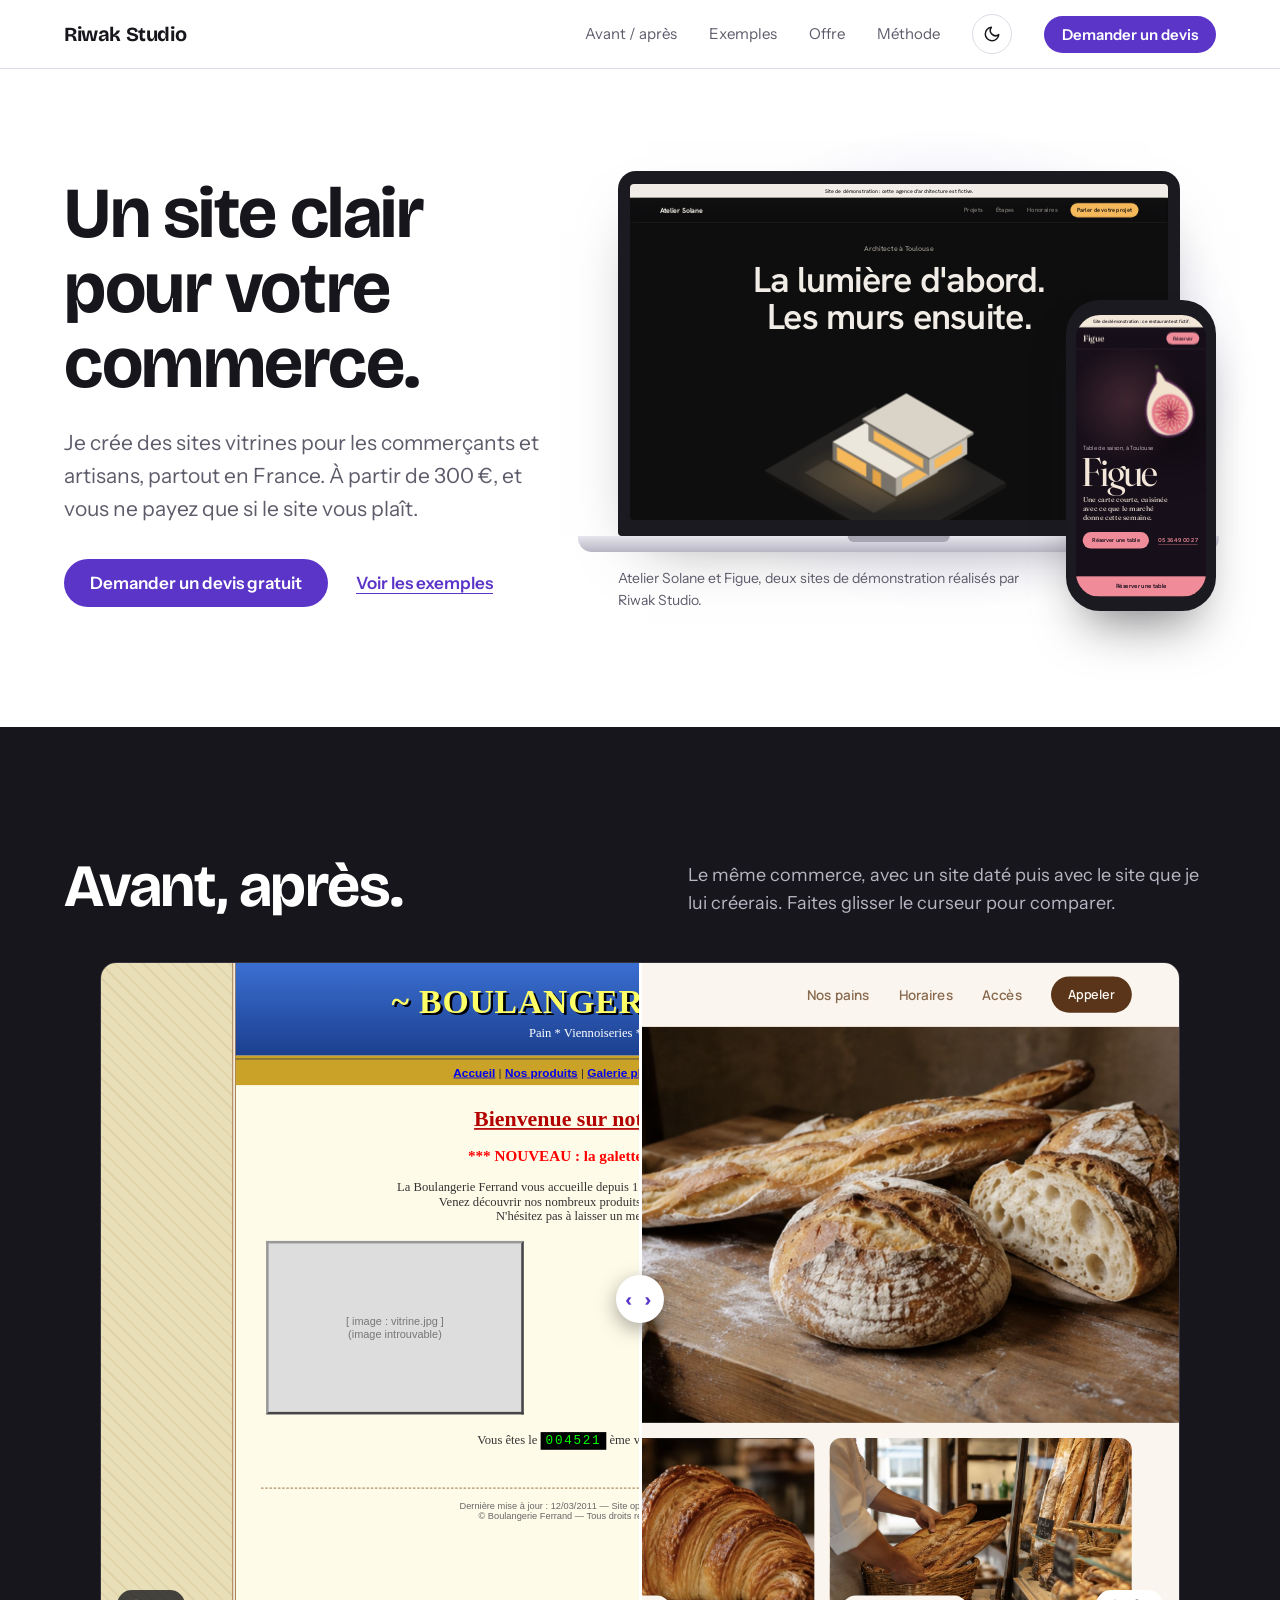
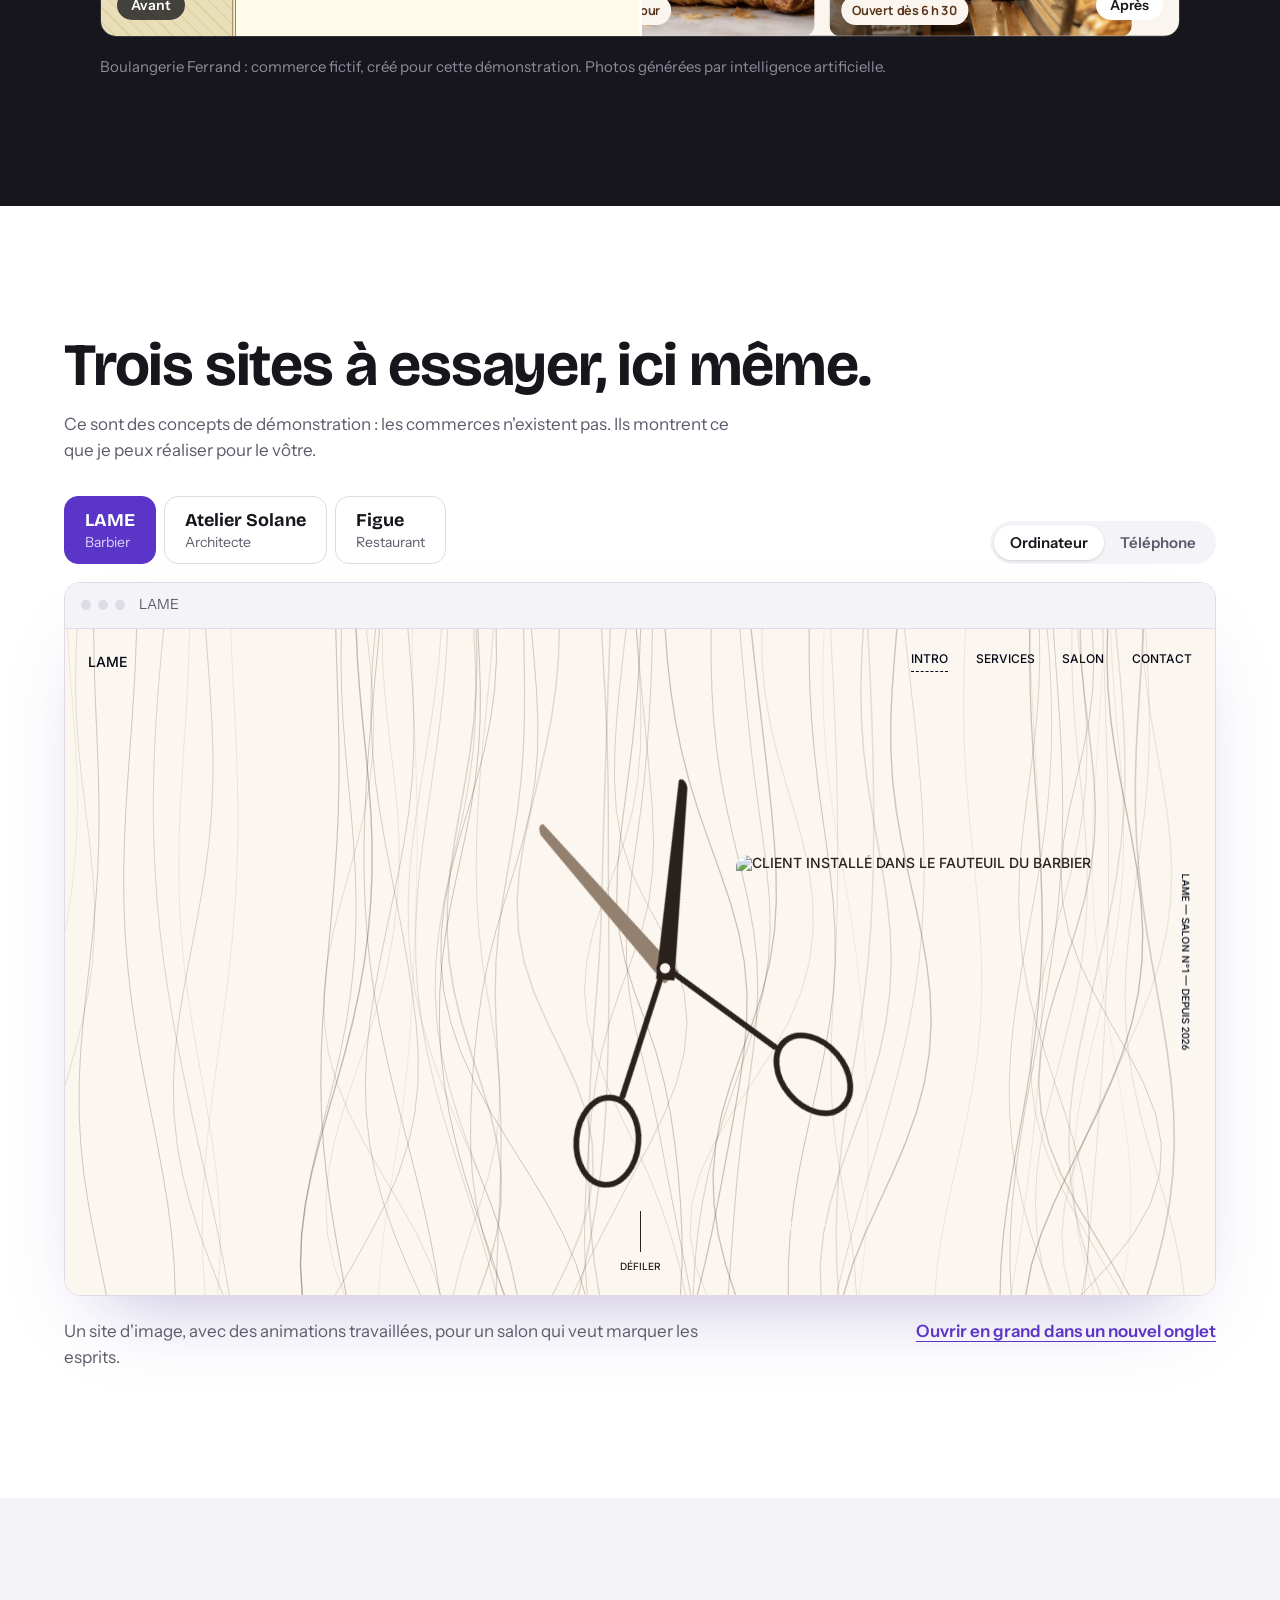
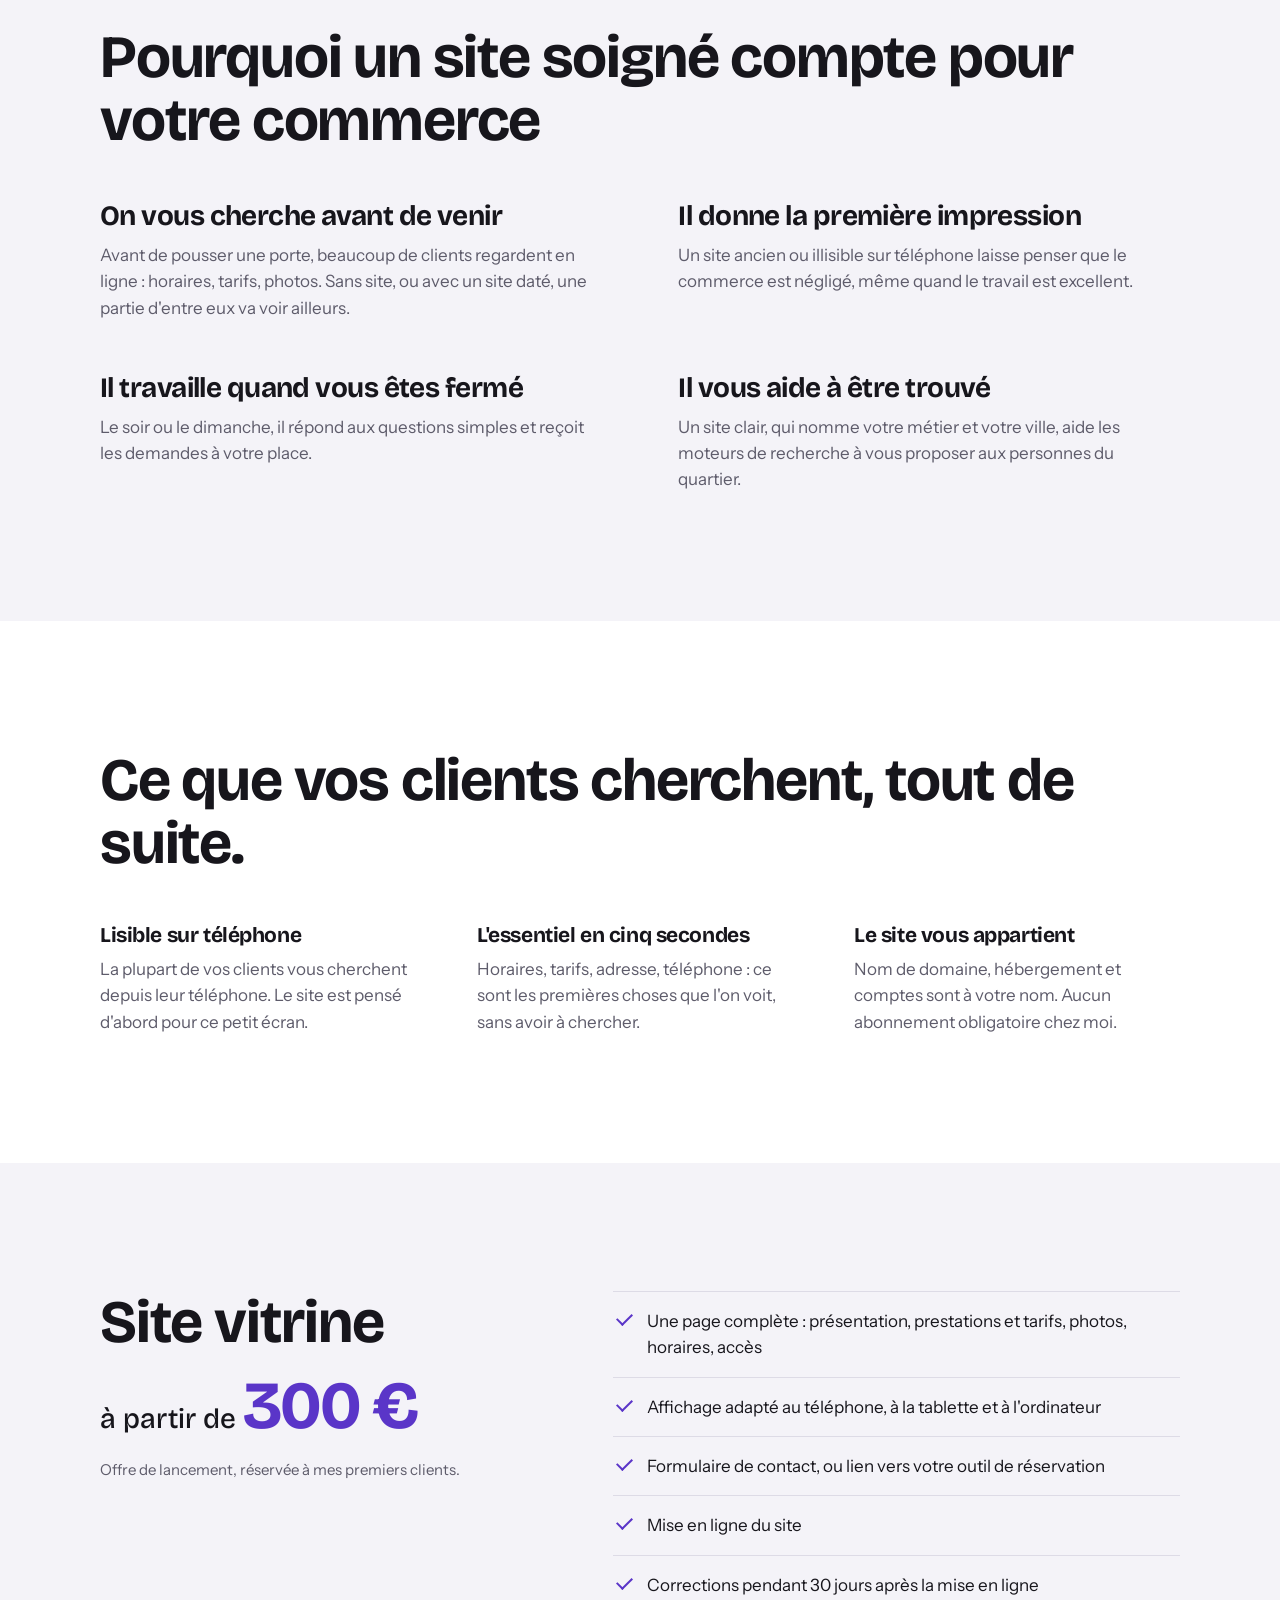
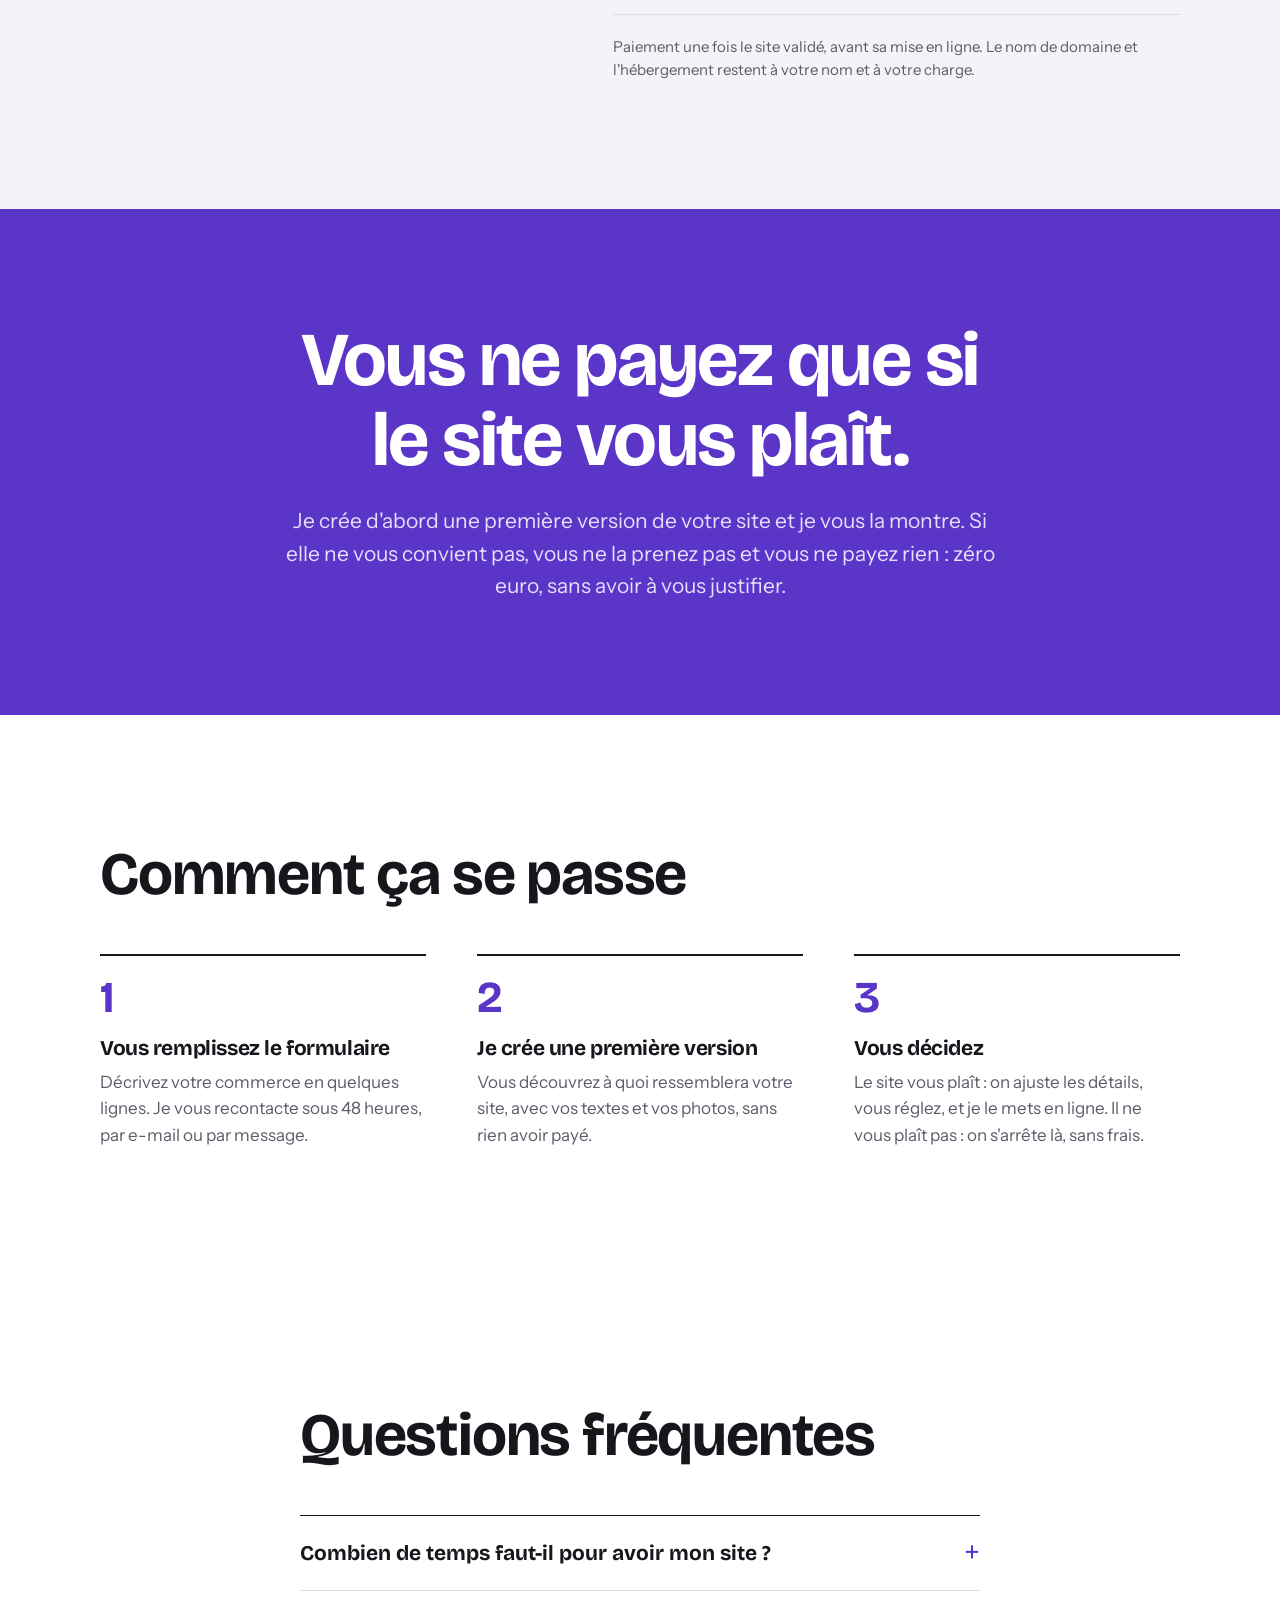
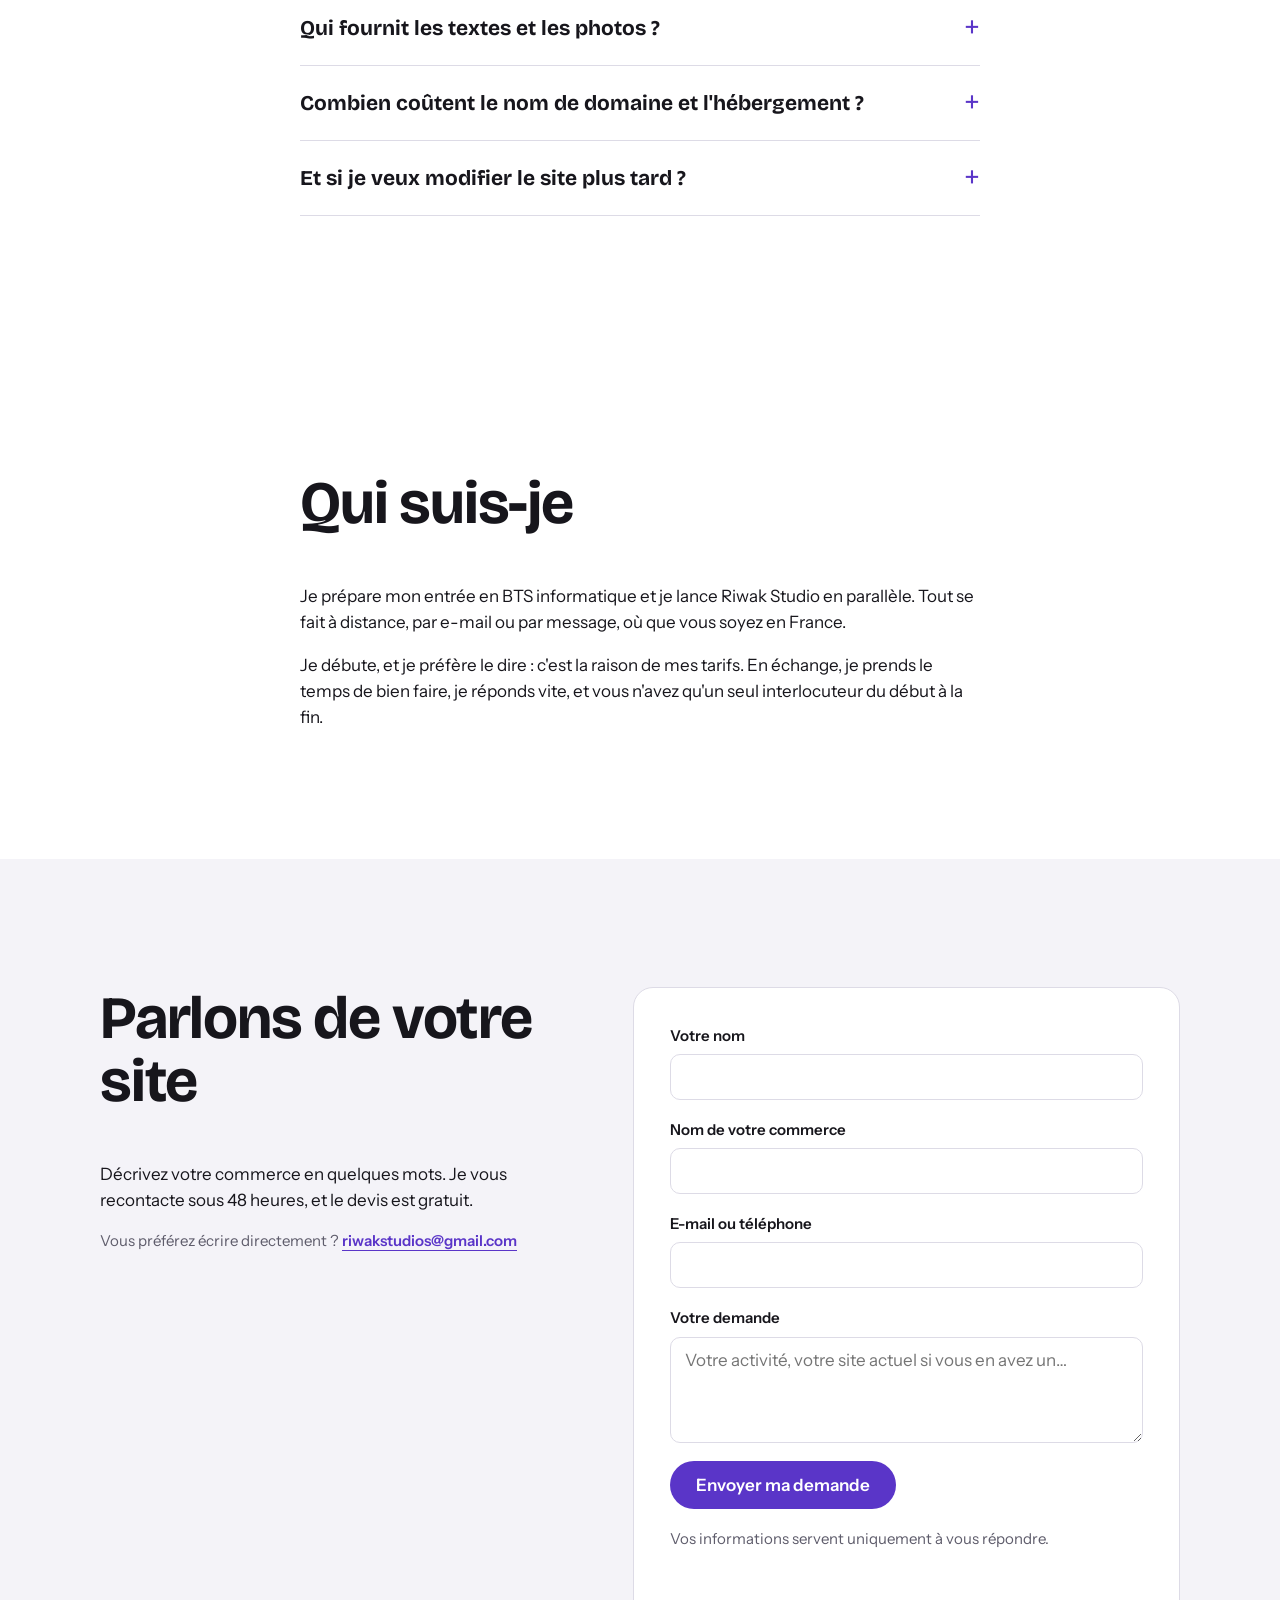
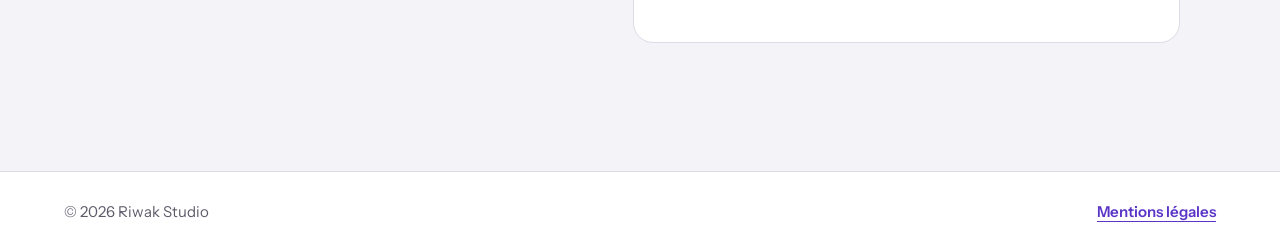
==== commit 73e2bcab: "Version des fichiers" ====
--- a/index.html
+++ b/index.html
@@ -16,7 +16,8 @@
   <script>
     try { var t = localStorage.getItem('theme'); if (t) document.documentElement.dataset.theme = t; } catch (e) {}
   </script>
-  <link rel="stylesheet" href="style.css">
+  <!-- « ?v=2 » = numéro de version. Le changer oblige les navigateurs à recharger le fichier au lieu d'utiliser leur ancienne copie. -->
+  <link rel="stylesheet" href="style.css?v=2">
 </head>
 <body>
 
@@ -303,6 +304,6 @@
   <a href="mentions-legales.html" class="lien">Mentions légales</a>
 </footer>
 
-<script src="script.js"></script>
+<script src="script.js?v=2"></script>
 </body>
 </html>
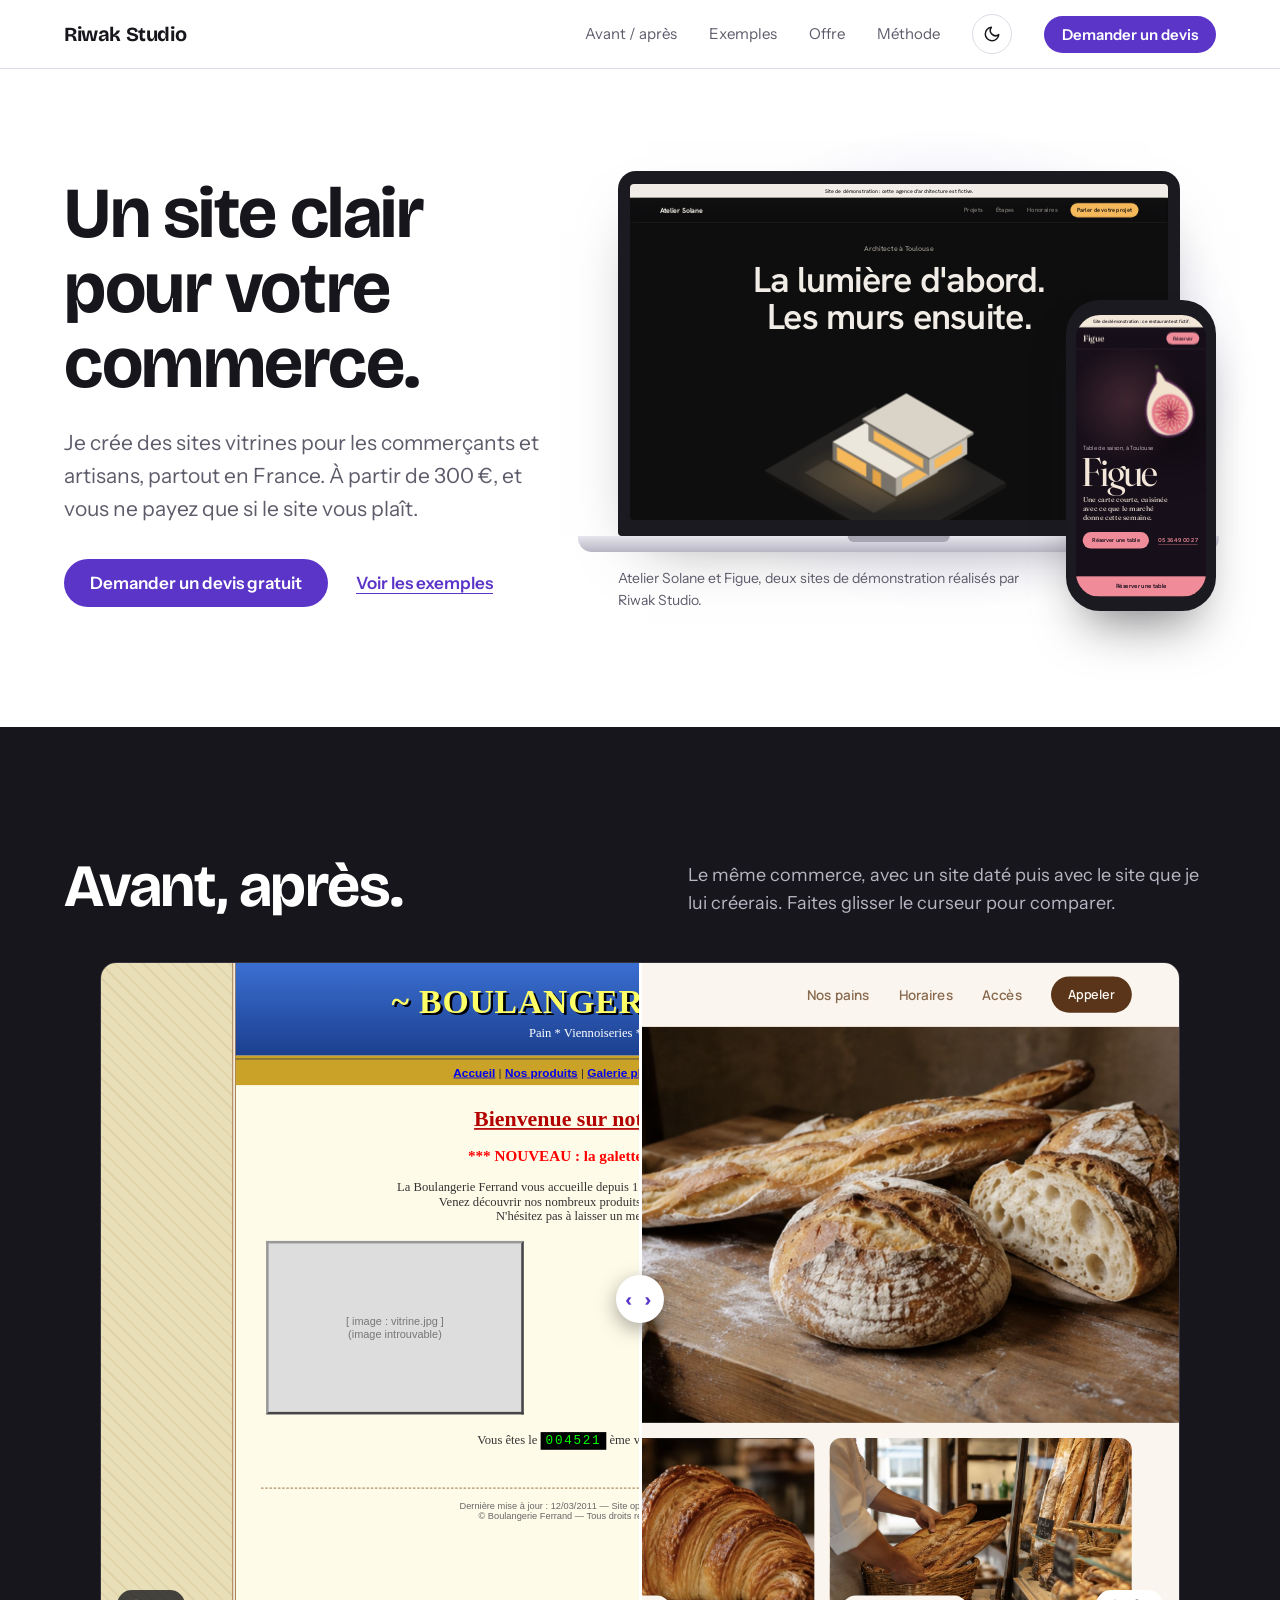
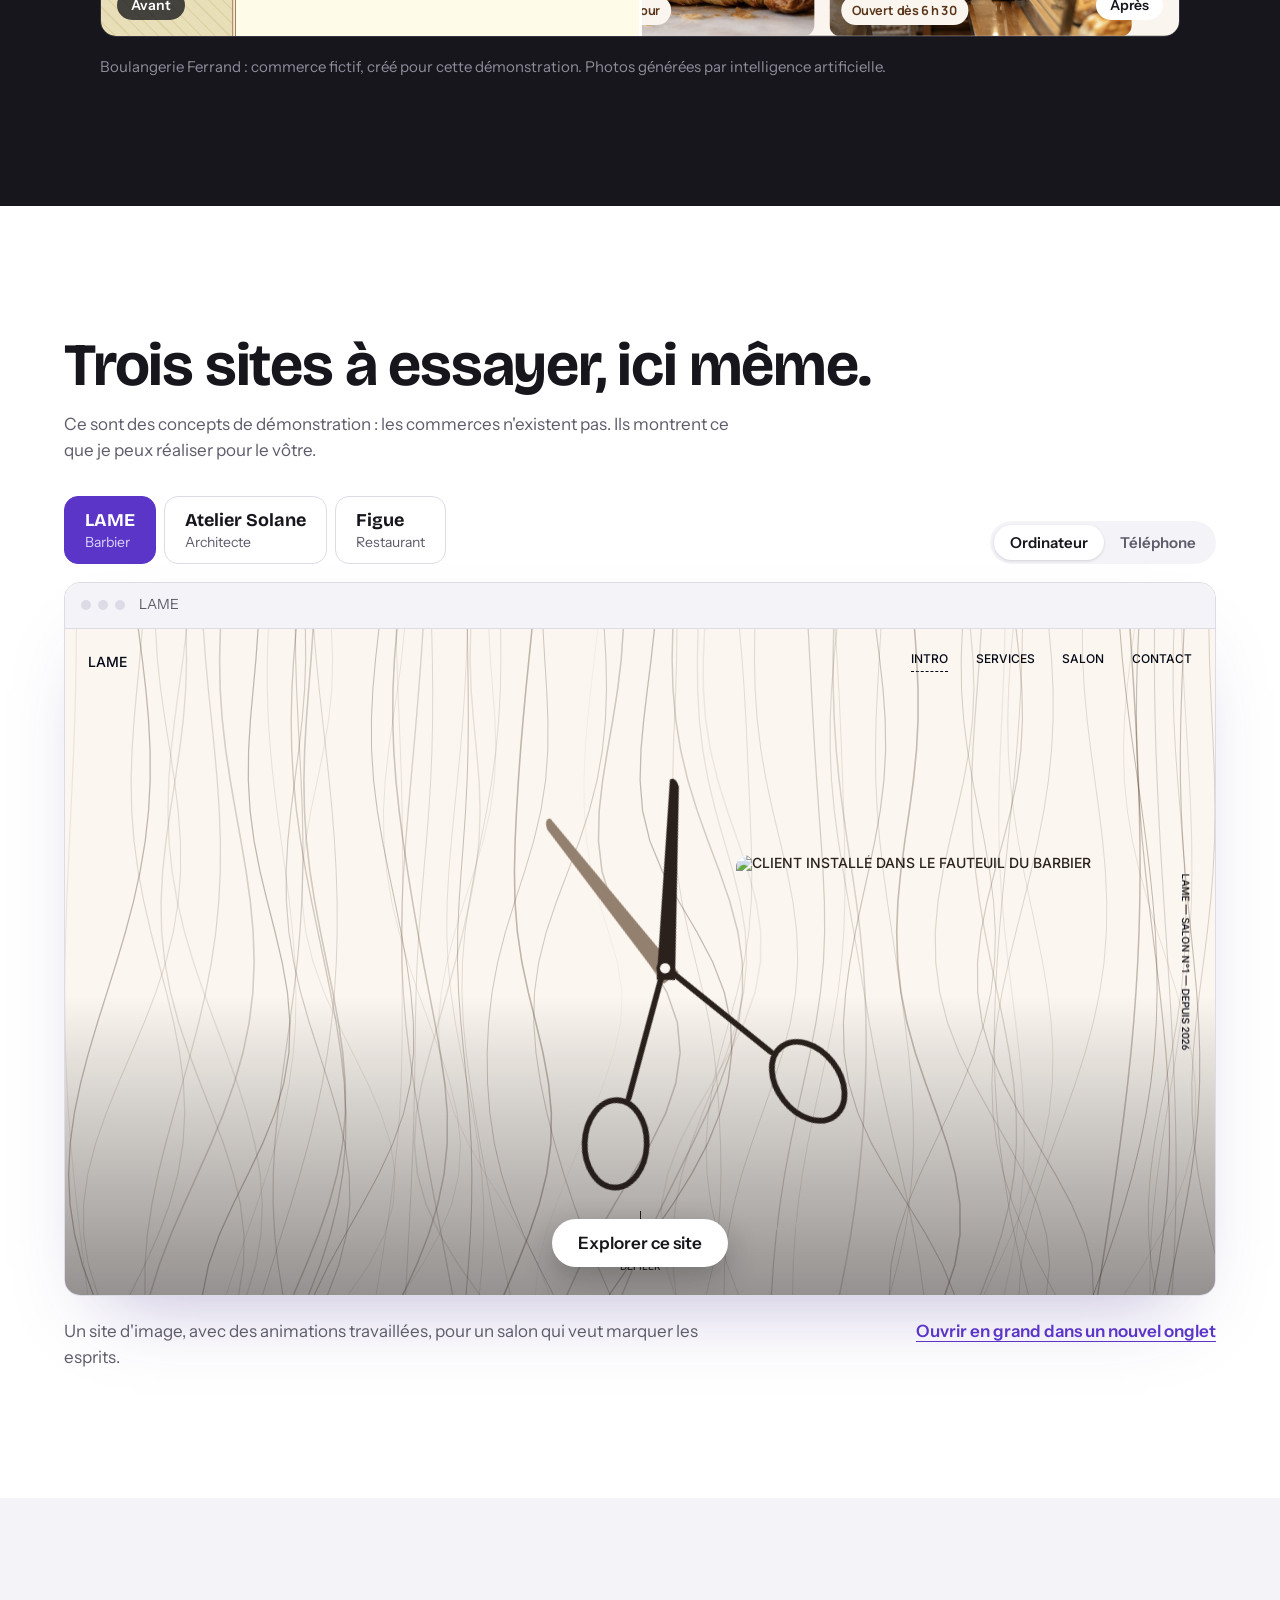
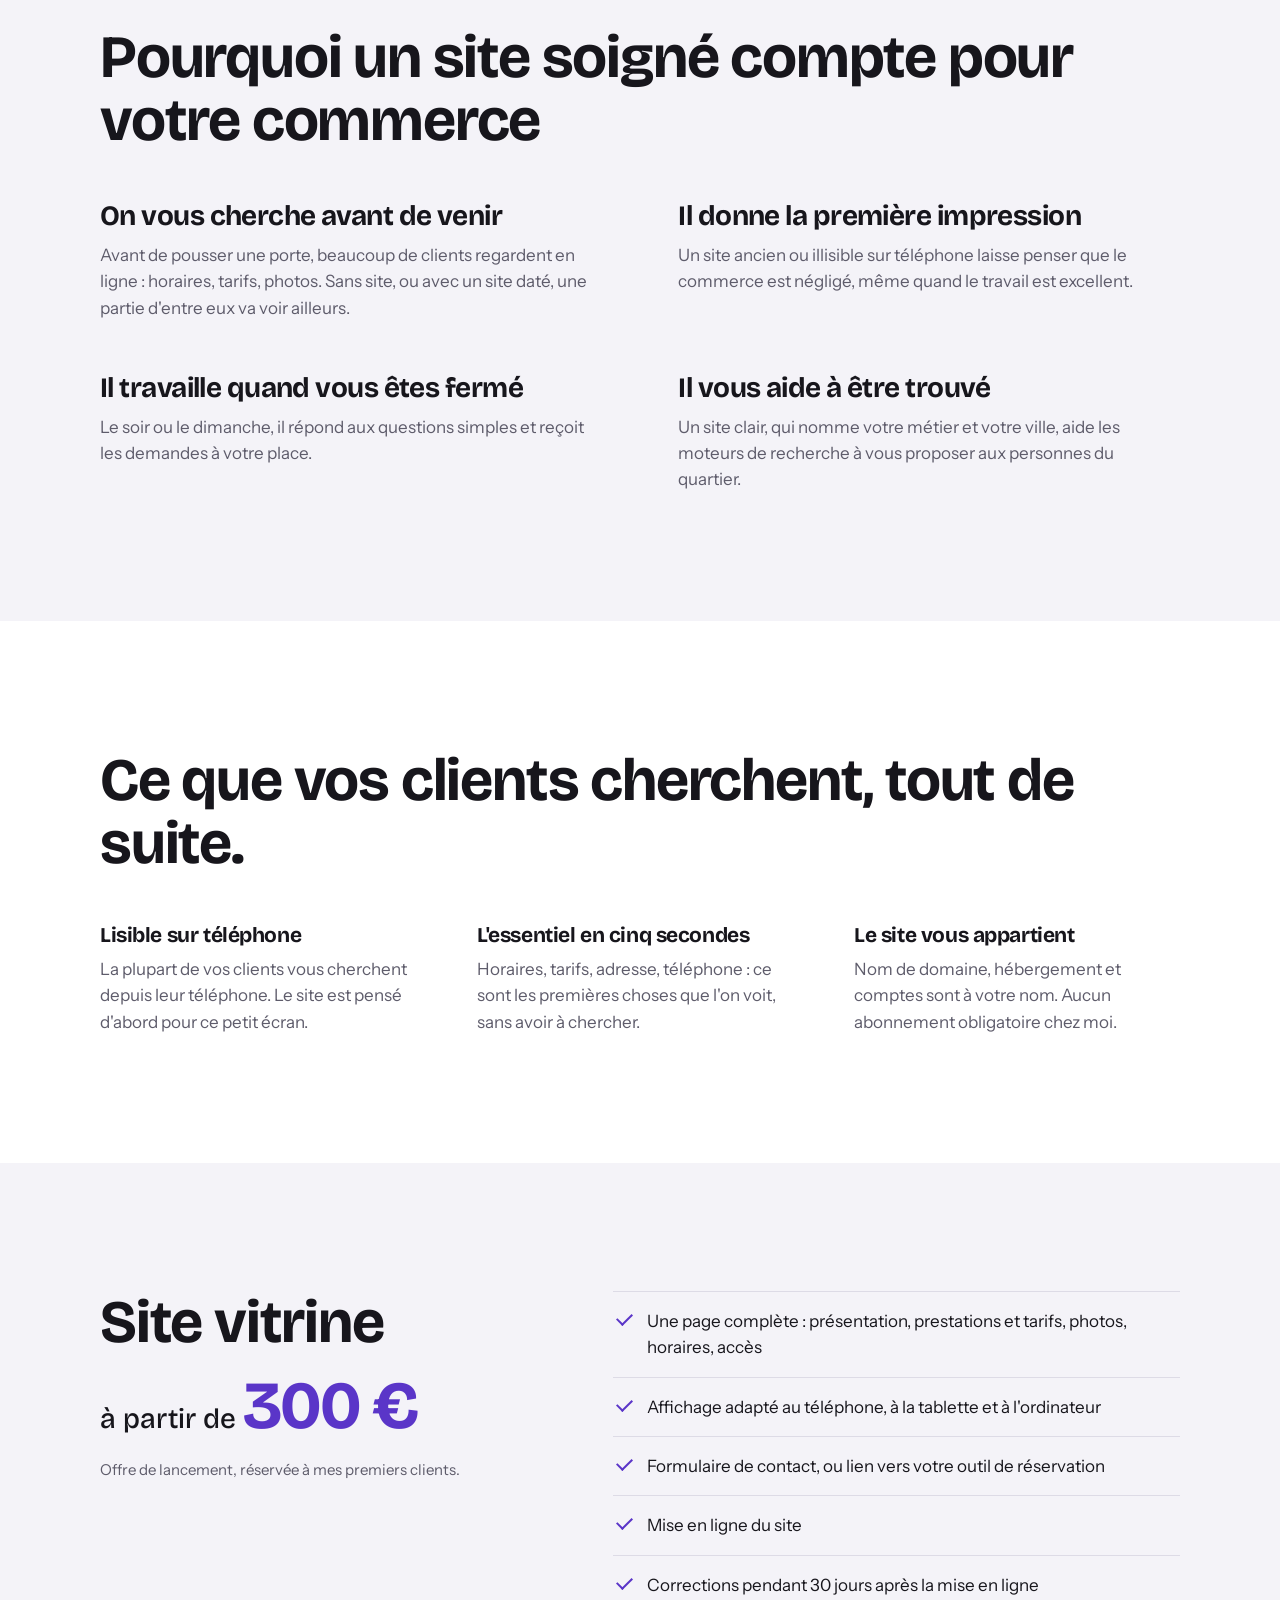
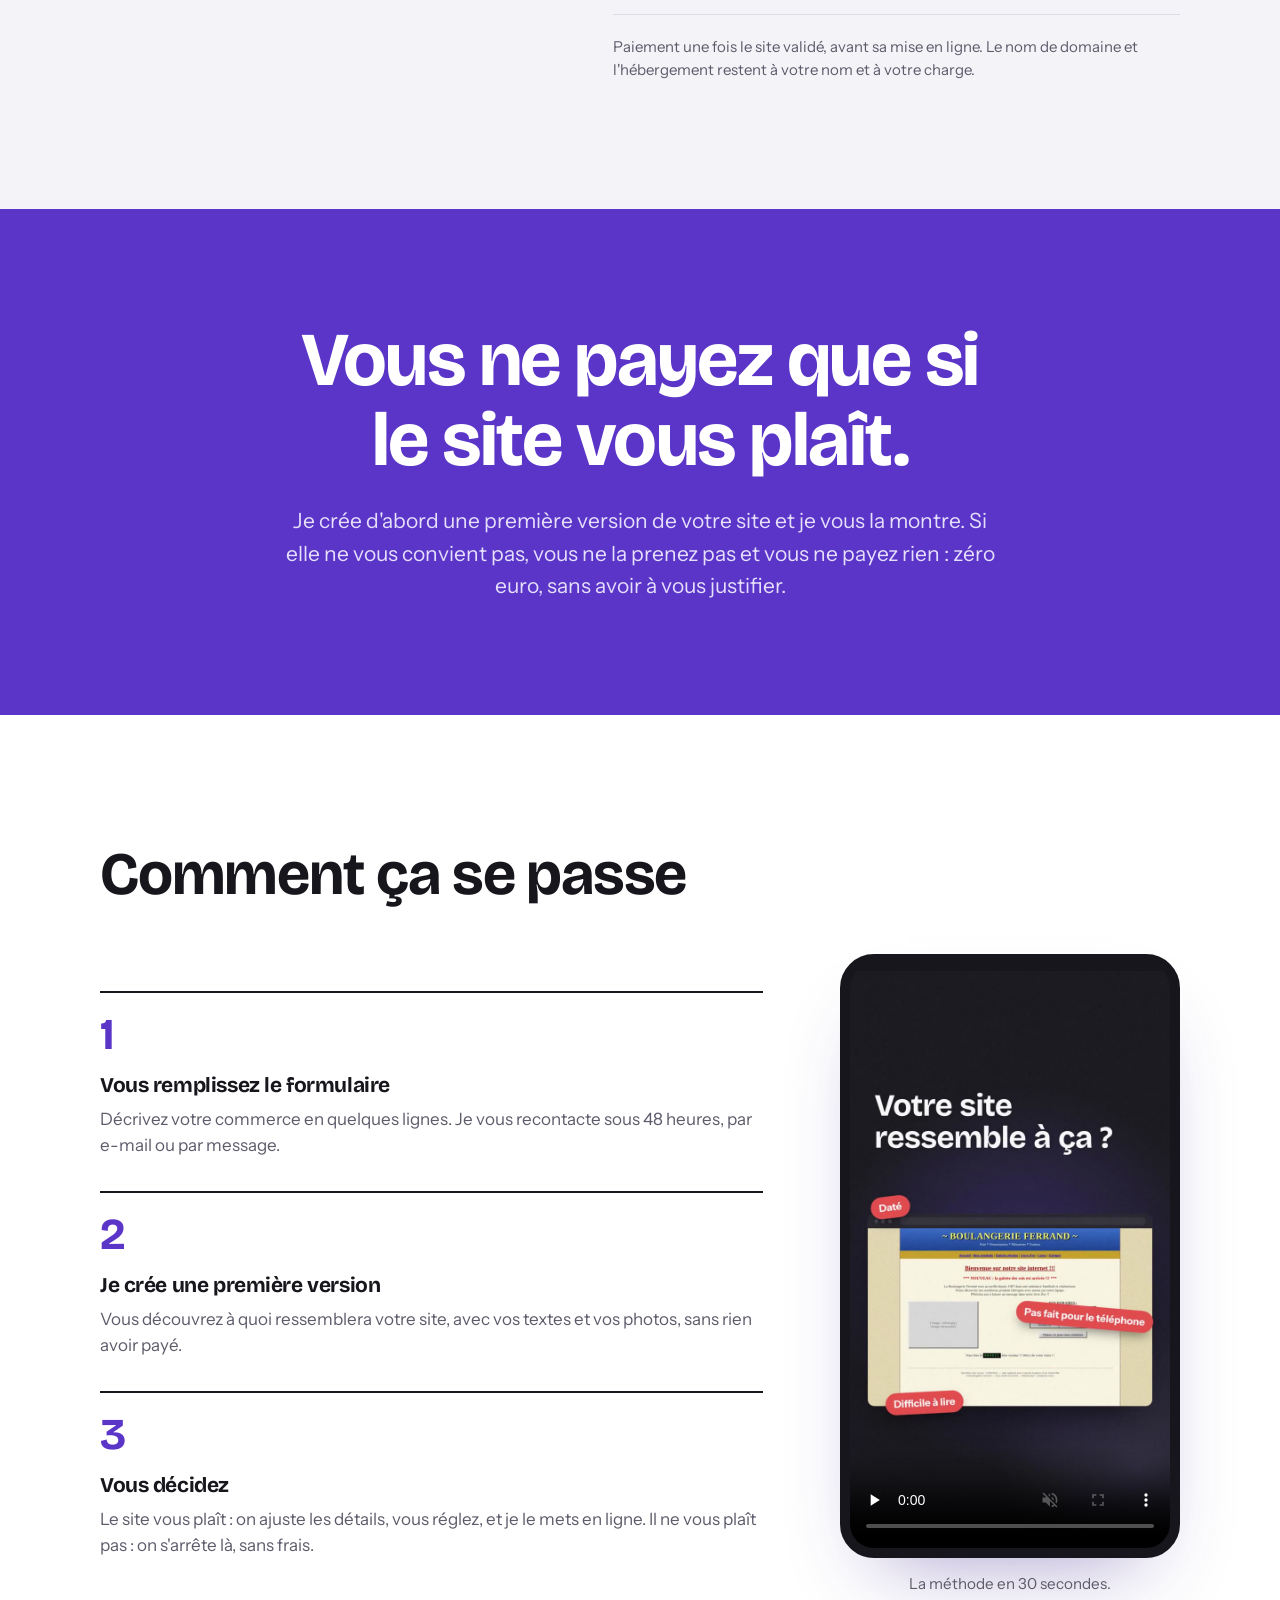
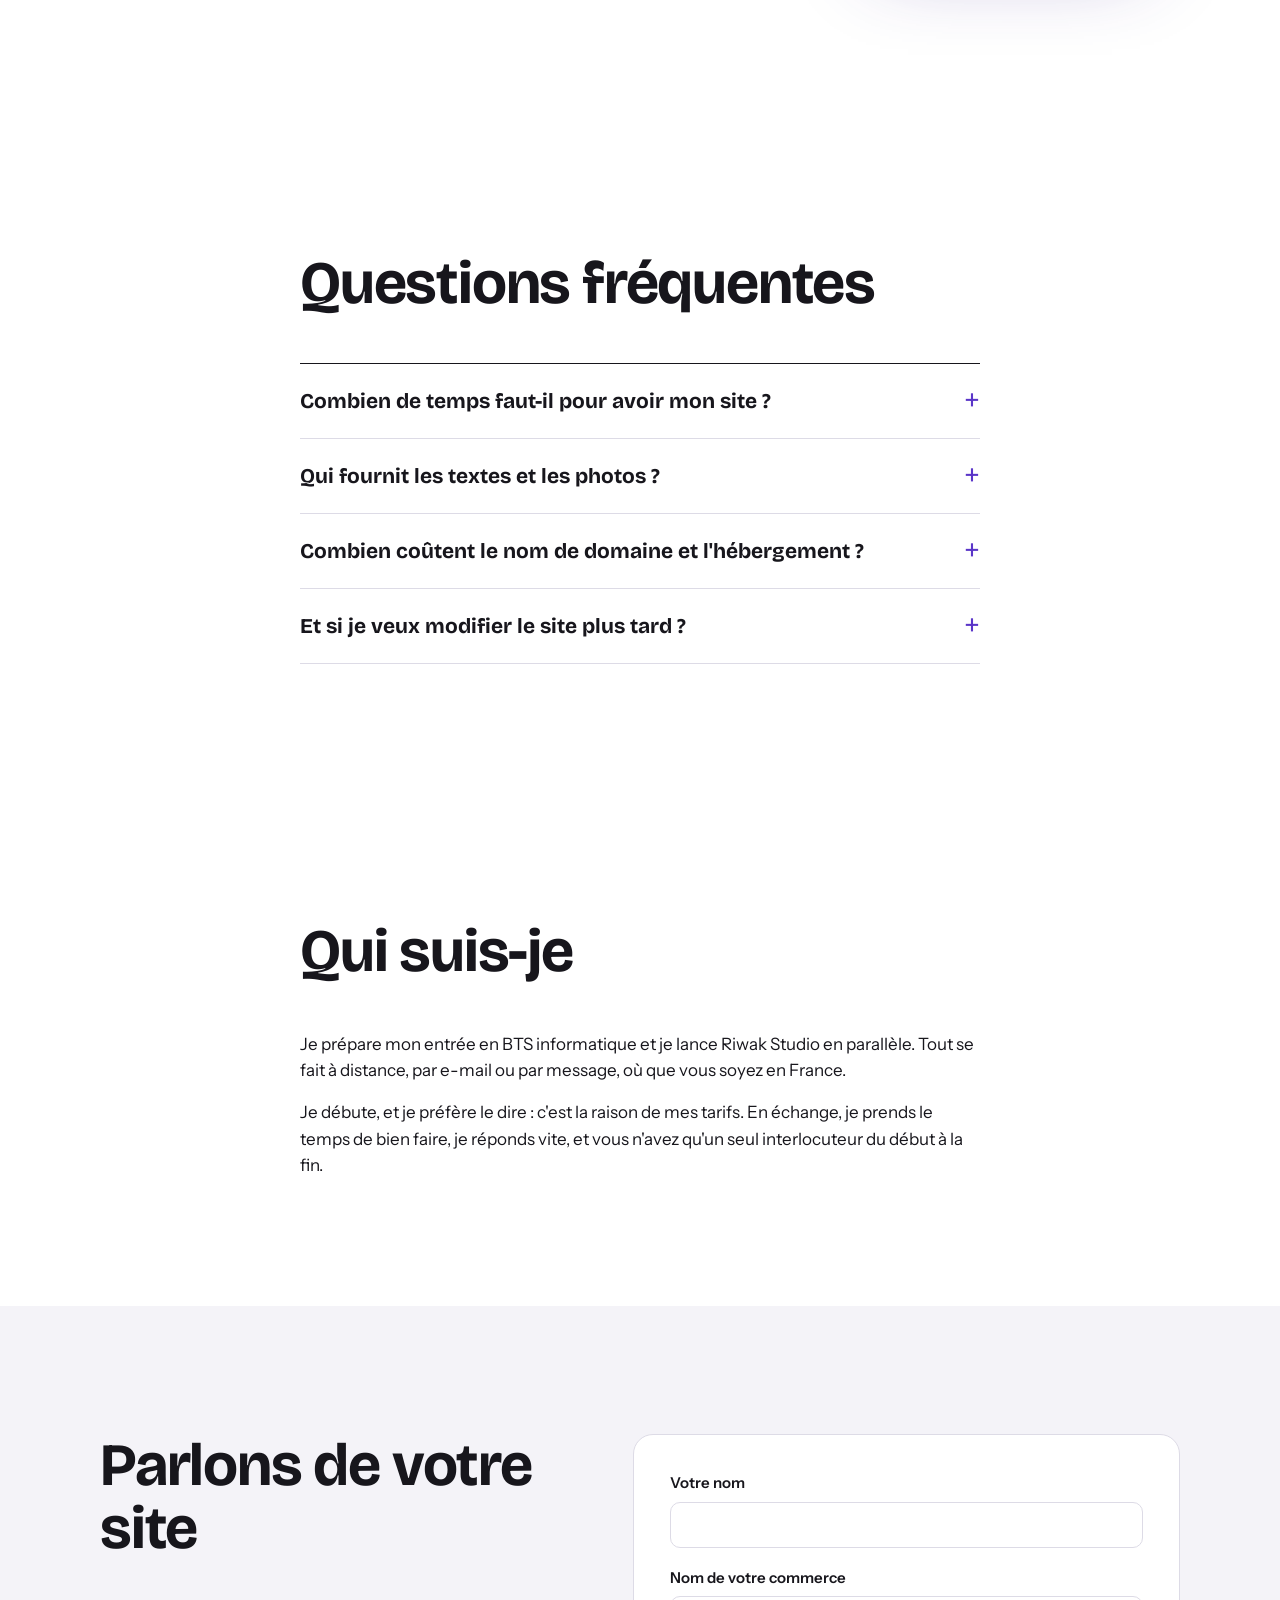
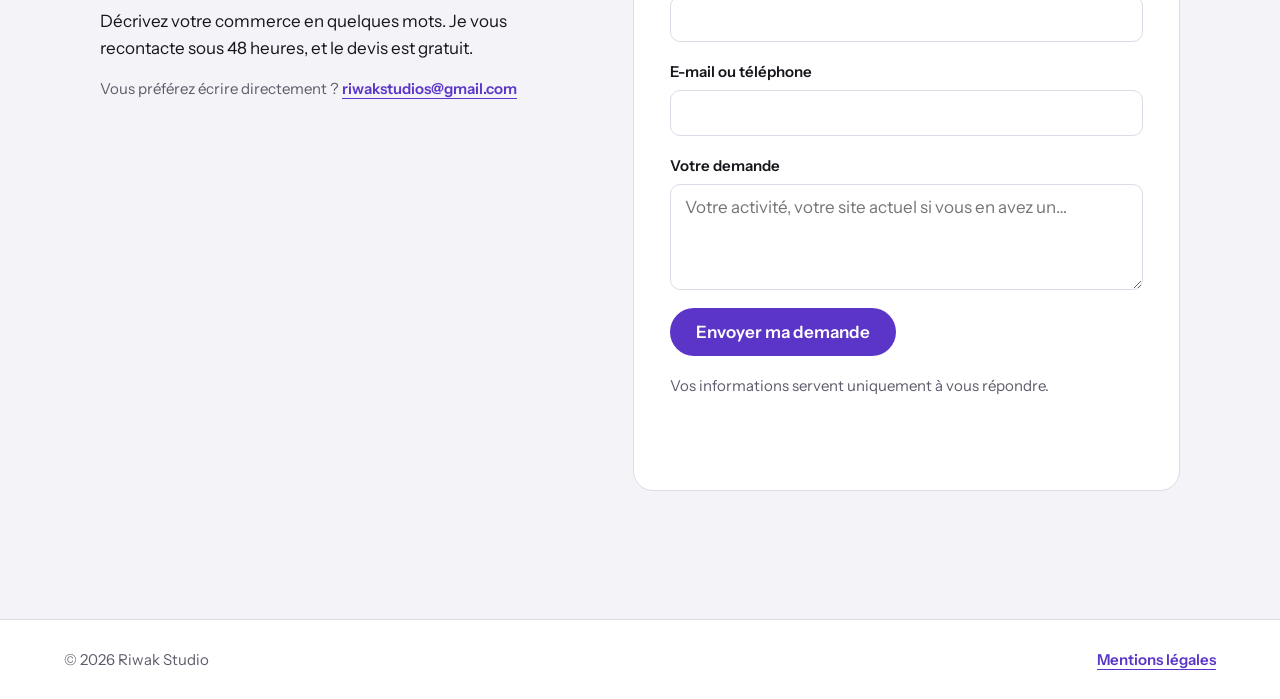
==== commit 85f54026: "Ajout de la vidéo dans la section Méthode" ====
--- a/index.html
+++ b/index.html
@@ -17,7 +17,7 @@
     try { var t = localStorage.getItem('theme'); if (t) document.documentElement.dataset.theme = t; } catch (e) {}
   </script>
   <!-- « ?v=2 » = numéro de version. Le changer oblige les navigateurs à recharger le fichier au lieu d'utiliser leur ancienne copie. -->
-  <link rel="stylesheet" href="style.css?v=2">
+  <link rel="stylesheet" href="style.css?v=3">
 </head>
 <body>
 
@@ -208,20 +208,35 @@
   <!-- ============ MÉTHODE ============ -->
   <section class="bloc" id="methode">
     <h2 class="titre">Comment ça se passe</h2>
-    <ol class="etapes">
-      <li>
-        <h3>Vous remplissez le formulaire</h3>
-        <p>Décrivez votre commerce en quelques lignes. Je vous recontacte sous 48&nbsp;heures, par e-mail ou par message.</p>
-      </li>
-      <li>
-        <h3>Je crée une première version</h3>
-        <p>Vous découvrez à quoi ressemblera votre site, avec vos textes et vos photos, sans rien avoir payé.</p>
-      </li>
-      <li>
-        <h3>Vous décidez</h3>
-        <p>Le site vous plaît : on ajuste les détails, vous réglez, et je le mets en ligne. Il ne vous plaît pas : on s'arrête là, sans frais.</p>
-      </li>
-    </ol>
+    <!-- Deux colonnes : les étapes à gauche, la vidéo à droite (l'une sous l'autre sur téléphone) -->
+    <div class="methode-grille">
+      <ol class="etapes">
+        <li>
+          <h3>Vous remplissez le formulaire</h3>
+          <p>Décrivez votre commerce en quelques lignes. Je vous recontacte sous 48&nbsp;heures, par e-mail ou par message.</p>
+        </li>
+        <li>
+          <h3>Je crée une première version</h3>
+          <p>Vous découvrez à quoi ressemblera votre site, avec vos textes et vos photos, sans rien avoir payé.</p>
+        </li>
+        <li>
+          <h3>Vous décidez</h3>
+          <p>Le site vous plaît : on ajuste les détails, vous réglez, et je le mets en ligne. Il ne vous plaît pas : on s'arrête là, sans frais.</p>
+        </li>
+      </ol>
+      <!-- La vidéo :
+           - preload="none" : elle ne se télécharge que si le visiteur appuie sur lecture
+             (le site reste rapide, et on ne consomme pas les données mobiles pour rien) ;
+           - poster : l'image affichée avant la lecture ;
+           - playsinline : sur iPhone, elle se lit dans la page au lieu de passer en plein écran ;
+           - muted : la vidéo n'a pas de son. -->
+      <figure class="methode-video">
+        <video controls playsinline muted preload="none" poster="videos/riwak-studio-apercu.jpg" width="720" height="1280">
+          <source src="videos/riwak-studio.mp4" type="video/mp4">
+        </video>
+        <figcaption>La méthode en 30 secondes.</figcaption>
+      </figure>
+    </div>
   </section>
 
   <!-- ============ QUESTIONS FRÉQUENTES ============
--- a/style.css
+++ b/style.css
@@ -347,6 +347,17 @@
 .etapes li::before { content: counter(etape); display: block; font: 700 44px/1 var(--titres); color: var(--violet-texte); margin-bottom: 16px; }
 .etapes p { color: var(--gris); }
 
+/* Étapes à gauche, vidéo à droite */
+.methode-grille { display: grid; grid-template-columns: 1fr minmax(260px, 340px); gap: clamp(32px, 6vw, 88px); align-items: center; }
+.methode-grille .etapes { grid-template-columns: 1fr; gap: 32px; }
+.methode-video { margin: 0; }
+.methode-video video {
+  display: block; width: 100%; height: auto; aspect-ratio: 9 / 16;
+  border: 10px solid var(--nuit); border-radius: 34px; background: var(--nuit);
+  box-shadow: 0 40px 80px -40px rgba(60, 35, 140, .45);
+}
+.methode-video figcaption { margin-top: 14px; text-align: center; font-size: .95rem; color: var(--gris); }
+
 /* ---- 8 bis. Questions fréquentes ---- */
 .questions { border-top: 1px solid var(--encre); }
 .questions details { border-bottom: 1px solid var(--trait); }
@@ -415,6 +426,8 @@
 @media (max-width: 820px) {
   .menu a:not(.bouton) { display: none; }      /* on ne garde que le bouton devis */
   .trois, .quatre, .etapes, .offre, .contact { grid-template-columns: 1fr; }
+  .methode-grille { grid-template-columns: 1fr; }
+  .methode-video { width: min(100%, 300px); margin-inline: auto; }
   .appareils { display: none; }               /* sur téléphone, l'aperçu est déjà en taille téléphone */
   .fenetre-ecran { height: min(78vh, 640px); }
   .accroche { grid-template-columns: 1fr; }
